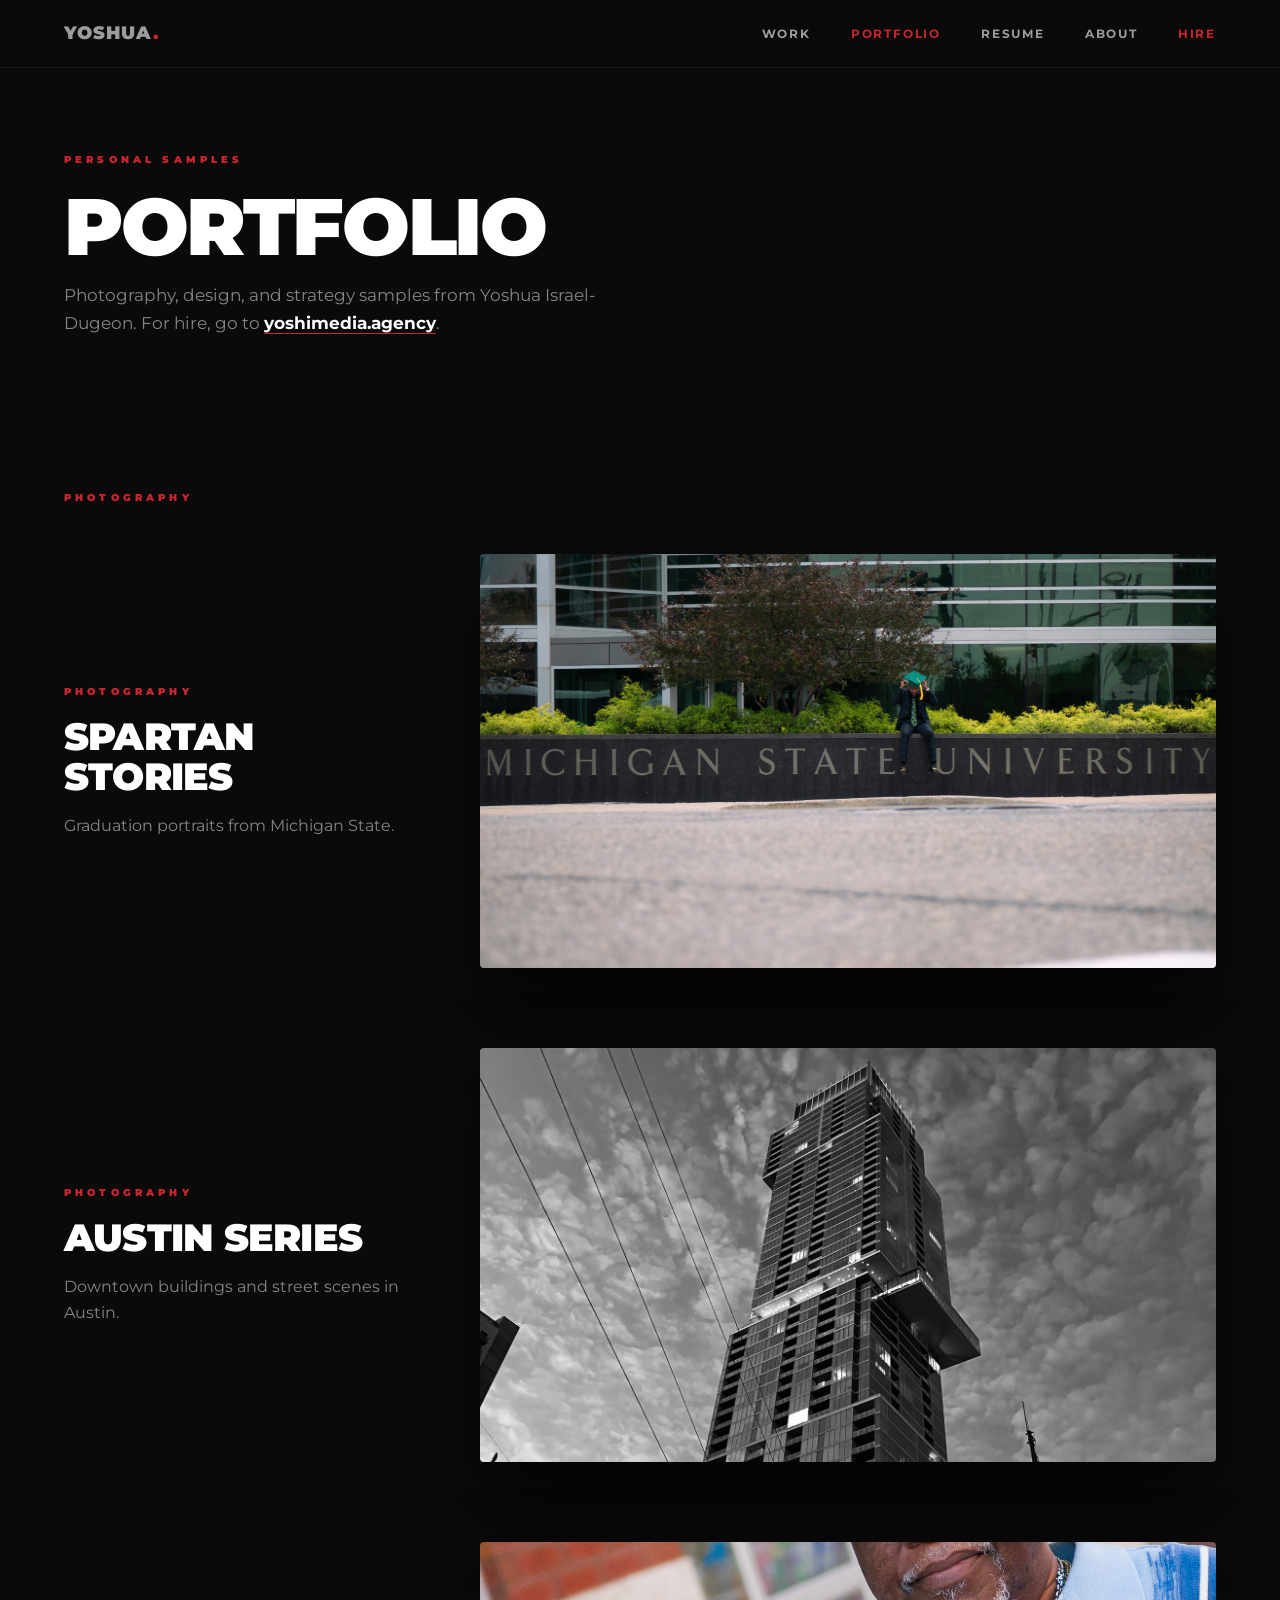
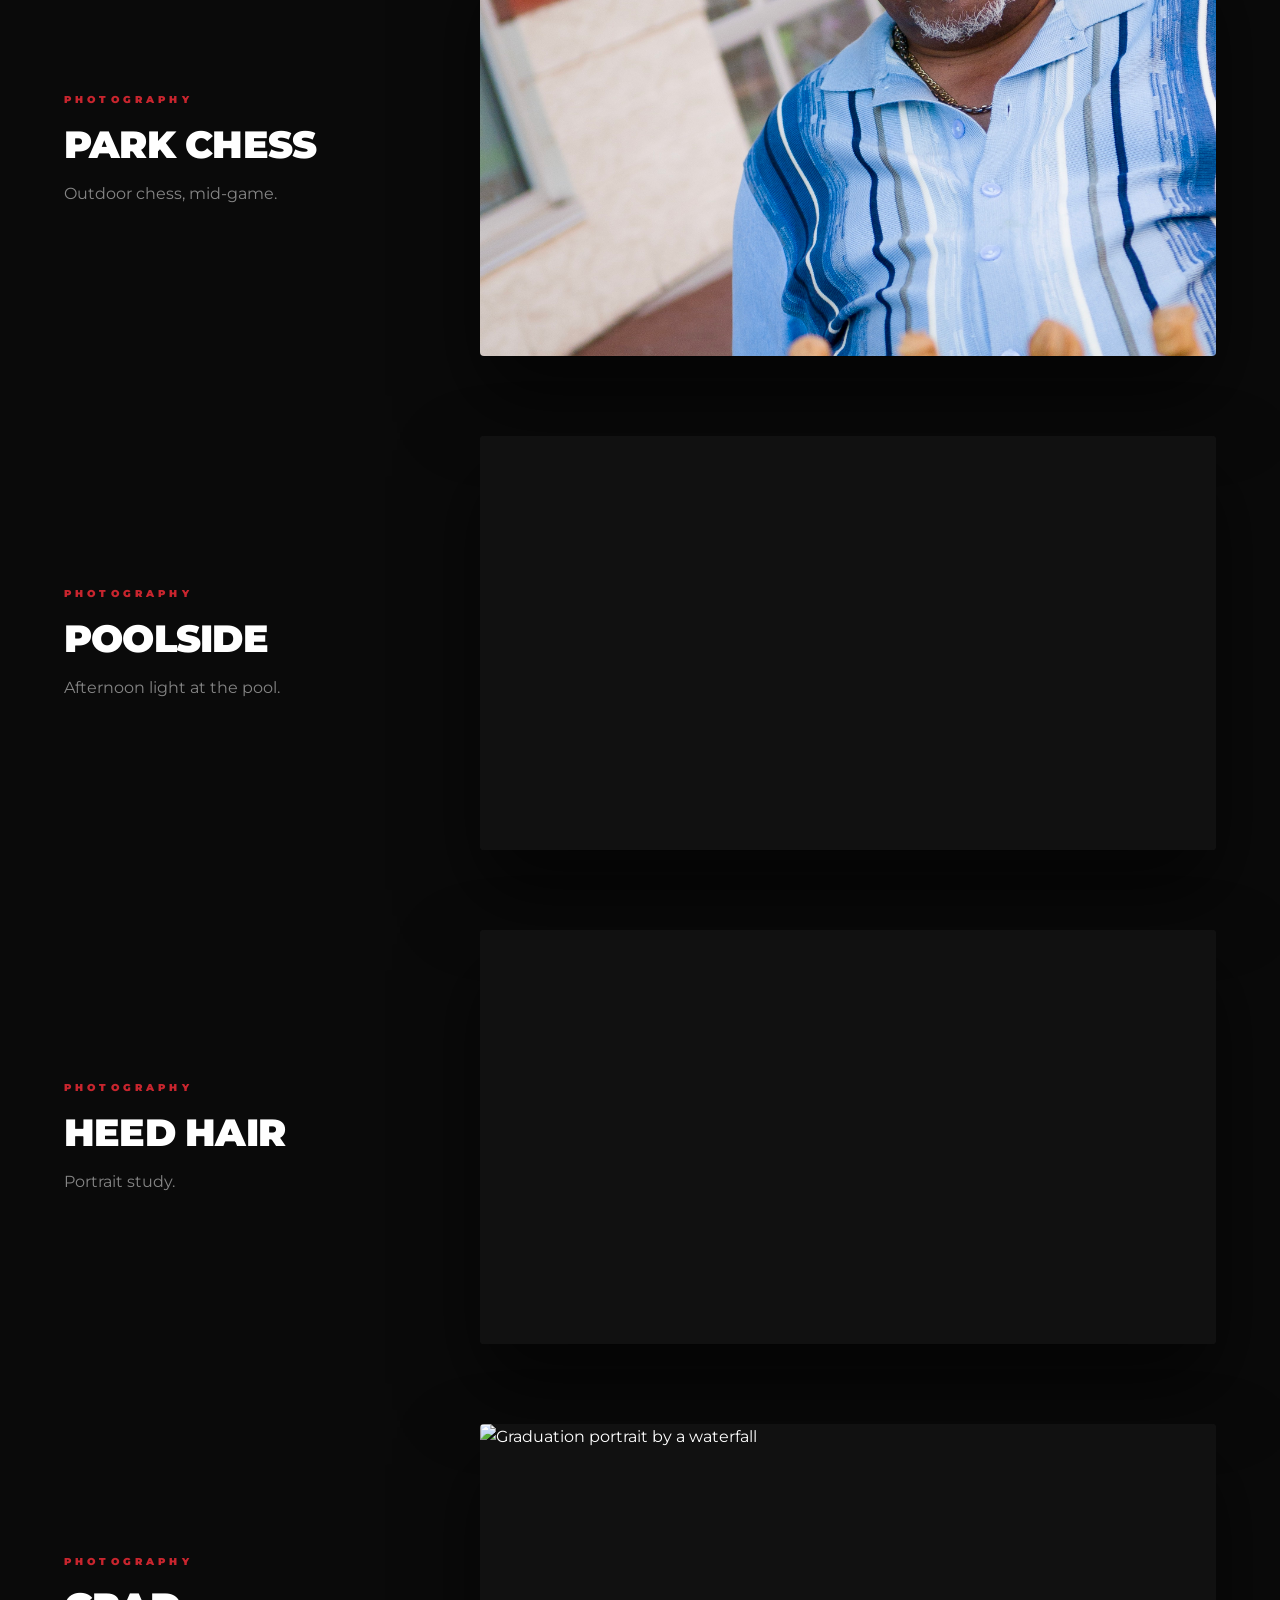
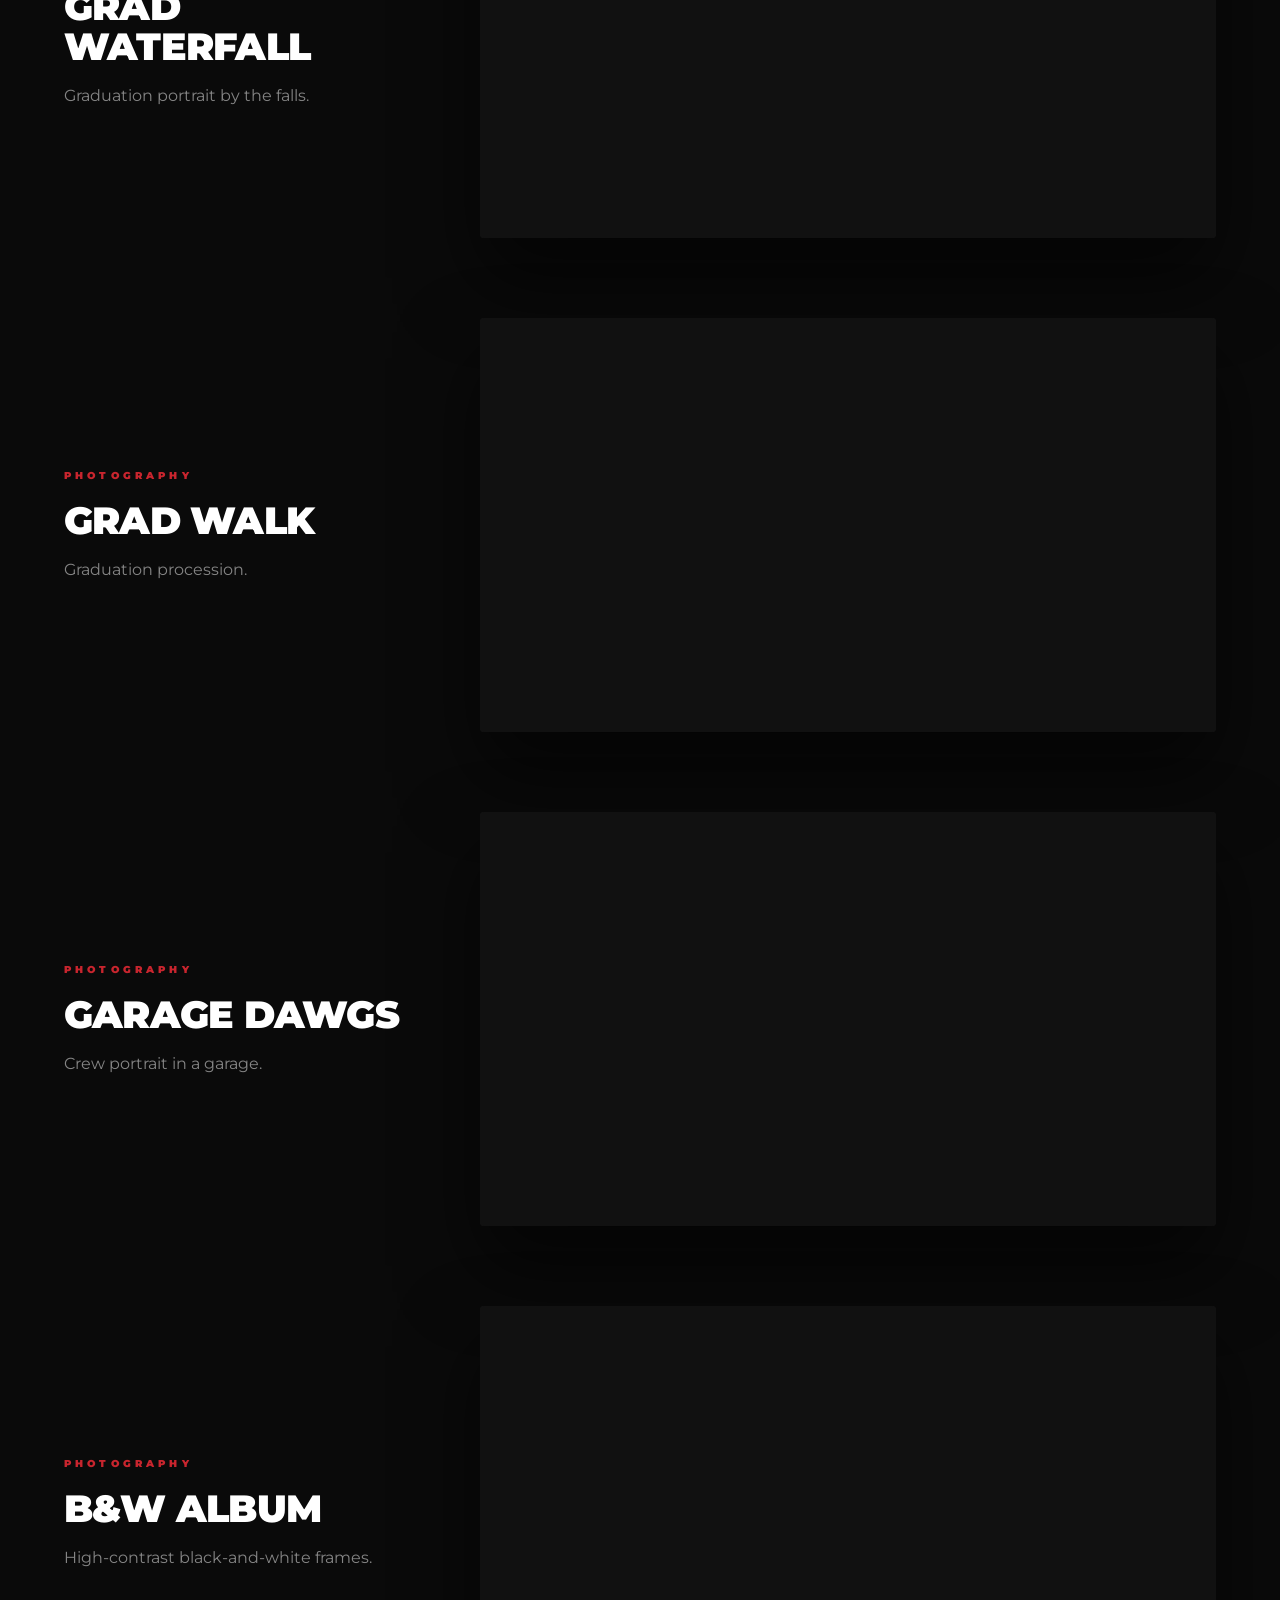
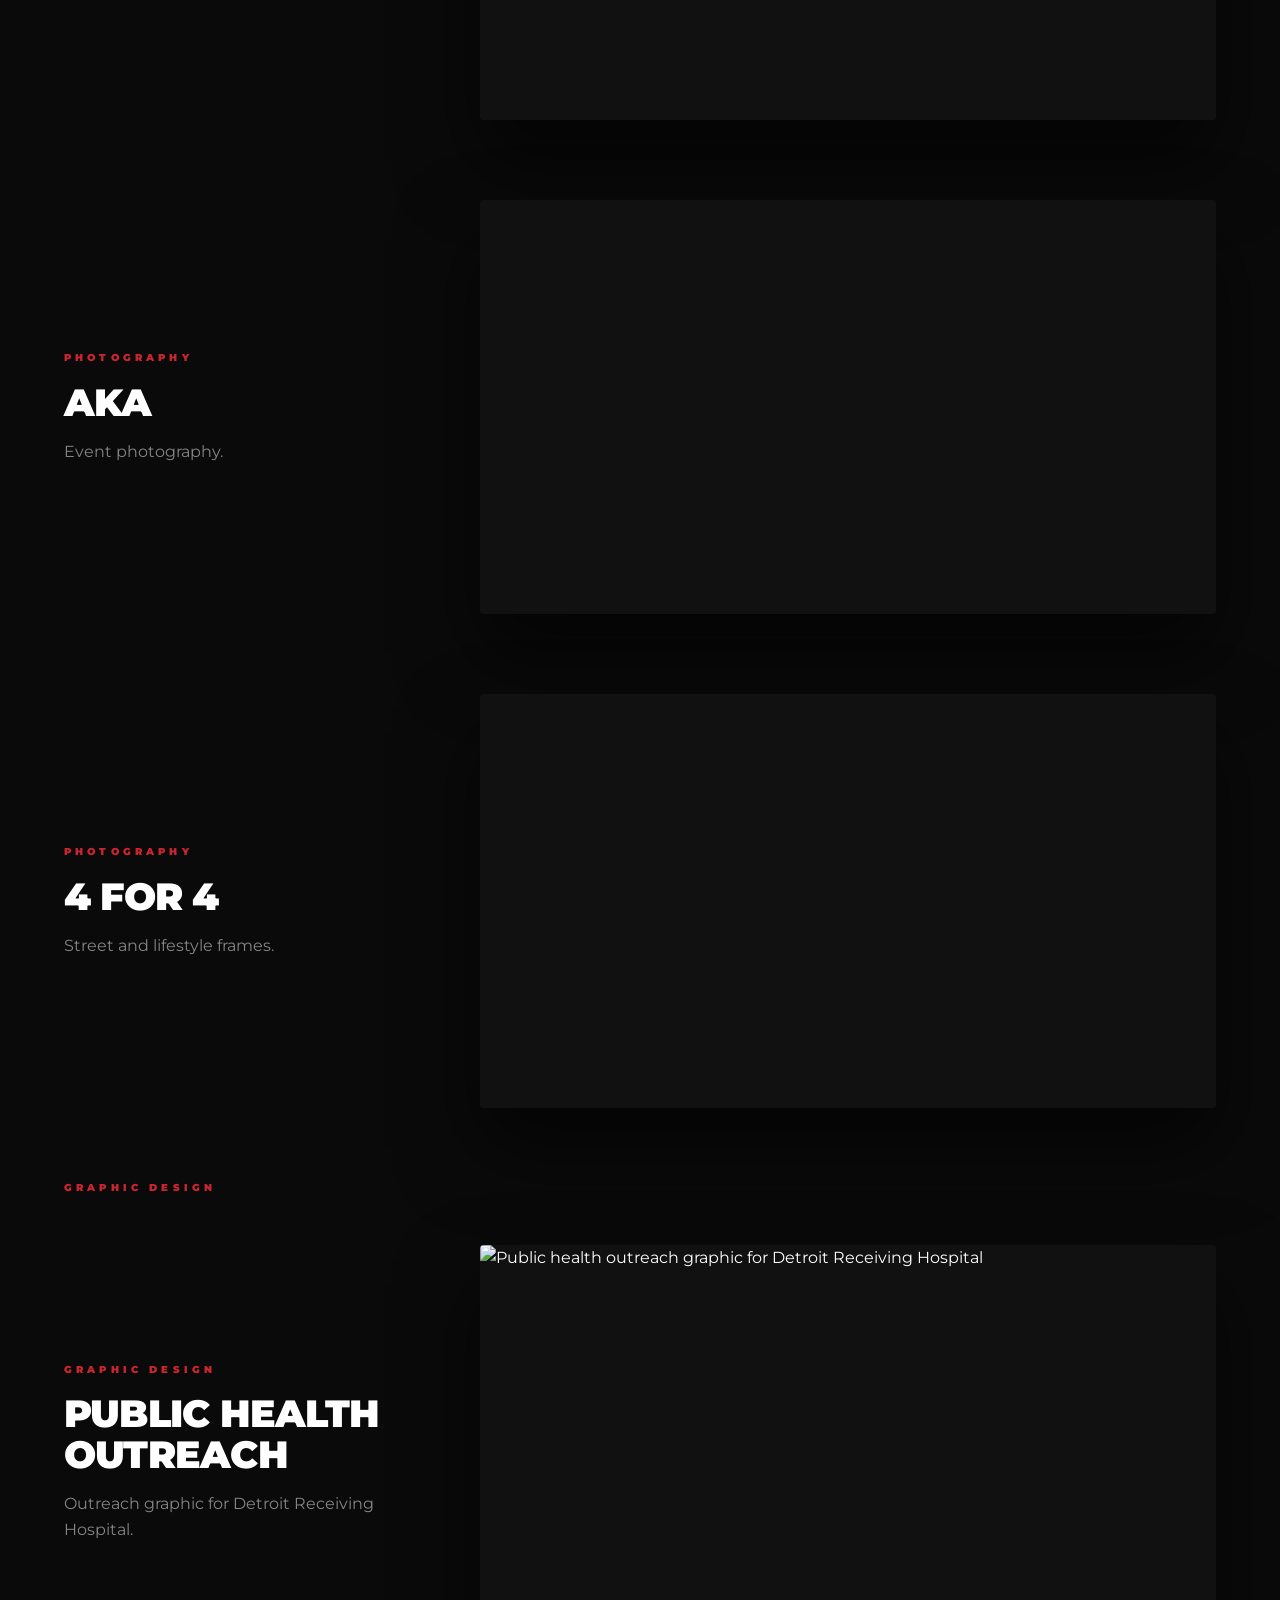
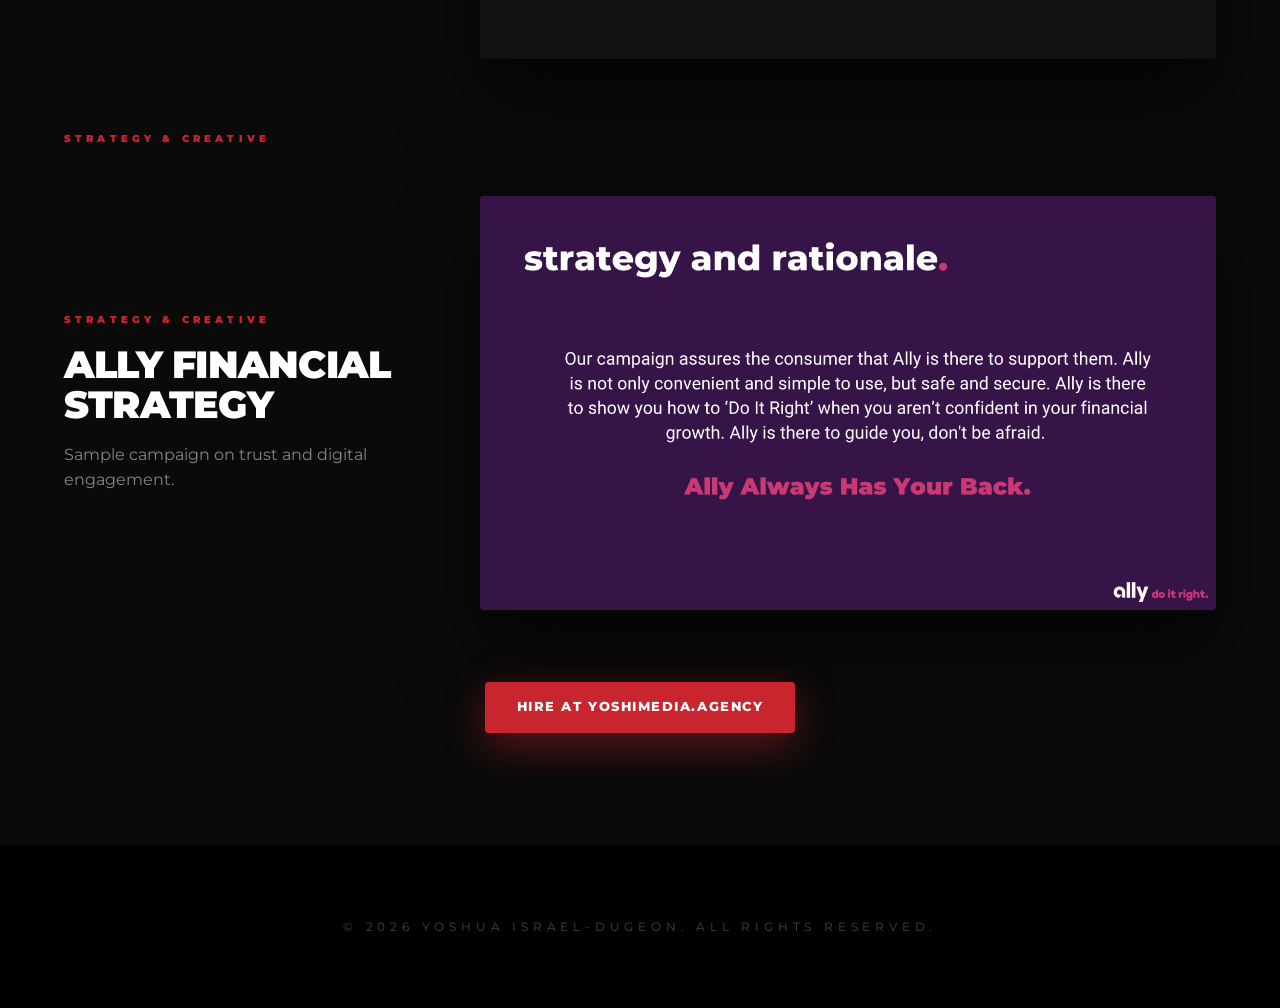
==== portfolio.html @ 6dec5b1c "copy(site): light personal resume refresh and type polish Clarify personal portfolio framing, correc" ====
<!DOCTYPE html>
<html lang="en">

<head>
    <meta charset="UTF-8">
    <meta name="viewport" content="width=device-width, initial-scale=1.0">
    <title>Personal Samples | Yoshua Israel-Dugeon</title>
    <meta name="description" content="Personal photography, design, and strategy samples from Yoshua Israel-Dugeon.">
    <meta name="robots" content="noindex, nofollow">
    <link rel="preconnect" href="https://fonts.googleapis.com">
    <link rel="preconnect" href="https://fonts.gstatic.com" crossorigin>
    <link href="https://fonts.googleapis.com/css2?family=Montserrat:wght@300;400;500;600;700;800;900&display=swap"
        rel="stylesheet">
    <link rel="stylesheet" href="./styles.css">
</head>

<body>

    <nav>
        <a class="logo" href="./index.html">Yoshua<span>.</span></a>
        <ul>
            <li><a href="./index.html#work">Work</a></li>
            <li><a class="nav-current" href="./portfolio.html">Portfolio</a></li>
            <li><a href="./index.html#resume">Resume</a></li>
            <li><a href="./index.html#about">About</a></li>
            <li><a class="nav-hire" href="https://yoshimedia.agency/" target="_blank" rel="noopener noreferrer">Hire</a></li>
        </ul>
    </nav>

    <header class="portfolio-page-hero">
        <div class="container">
            <span class="kicker">Personal Samples</span>
            <h1>Portfolio</h1>
            <p>Photography, design, and strategy samples from Yoshua Israel-Dugeon. For hire, go to <a class="agency-link" href="https://yoshimedia.agency/" target="_blank" rel="noopener noreferrer">yoshimedia.agency</a>.</p>
        </div>
    </header>

    <section id="portfolio-work">
        <div class="container">

            <div class="portfolio-group">
                <span class="portfolio-group-title">Photography</span>

                <article class="work-row">
                    <div class="work-row-copy">
                        <span class="kicker">Photography</span>
                        <h3>Spartan Stories</h3>
                        <p>Graduation portraits from Michigan State.</p>
                    </div>
                    <div class="work-row-media">
                        <img src="./GradphotoKEV.jpg" alt="Michigan State Graduation" width="1600" height="900" loading="lazy" decoding="async">
                    </div>
                </article>

                <article class="work-row">
                    <div class="work-row-copy">
                        <span class="kicker">Photography</span>
                        <h3>Austin Series</h3>
                        <p>Downtown buildings and street scenes in Austin.</p>
                    </div>
                    <div class="work-row-media">
                        <img src="./BuildingDTAustin.jpeg" alt="Austin Skyline" width="1600" height="900" loading="lazy" decoding="async">
                    </div>
                </article>

                <article class="work-row">
                    <div class="work-row-copy">
                        <span class="kicker">Photography</span>
                        <h3>Park Chess</h3>
                        <p>Outdoor chess, mid-game.</p>
                    </div>
                    <div class="work-row-media">
                        <img src="./Oldmanchess.JPG" alt="Man playing chess outdoors" width="1600" height="900" loading="lazy" decoding="async">
                    </div>
                </article>

                <article class="work-row">
                    <div class="work-row-copy">
                        <span class="kicker">Photography</span>
                        <h3>Poolside</h3>
                        <p>Afternoon light at the pool.</p>
                    </div>
                    <div class="work-row-media">
                        <img src="./poolside.jpeg" alt="Poolside scene" width="1600" height="900" loading="lazy" decoding="async">
                    </div>
                </article>

                <article class="work-row">
                    <div class="work-row-copy">
                        <span class="kicker">Photography</span>
                        <h3>Heed Hair</h3>
                        <p>Portrait study.</p>
                    </div>
                    <div class="work-row-media">
                        <img src="./heedhair.jpeg" alt="Portrait with styled hair" width="1600" height="900" loading="lazy" decoding="async">
                    </div>
                </article>

                <article class="work-row">
                    <div class="work-row-copy">
                        <span class="kicker">Photography</span>
                        <h3>Grad Waterfall</h3>
                        <p>Graduation portrait by the falls.</p>
                    </div>
                    <div class="work-row-media">
                        <img src="./gradwaterfall.jpg" alt="Graduation portrait by a waterfall" width="1600" height="900" loading="lazy" decoding="async">
                    </div>
                </article>

                <article class="work-row">
                    <div class="work-row-copy">
                        <span class="kicker">Photography</span>
                        <h3>Grad Walk</h3>
                        <p>Graduation procession.</p>
                    </div>
                    <div class="work-row-media">
                        <img src="./gradwalk.jpeg" alt="Graduates walking in procession" width="1600" height="900" loading="lazy" decoding="async">
                    </div>
                </article>

                <article class="work-row">
                    <div class="work-row-copy">
                        <span class="kicker">Photography</span>
                        <h3>Garage Dawgs</h3>
                        <p>Crew portrait in a garage.</p>
                    </div>
                    <div class="work-row-media">
                        <img src="./garagedawgs.jpeg" alt="Group portrait in a garage" width="1600" height="900" loading="lazy" decoding="async">
                    </div>
                </article>

                <article class="work-row">
                    <div class="work-row-copy">
                        <span class="kicker">Photography</span>
                        <h3>B&amp;W Album</h3>
                        <p>High-contrast black-and-white frames.</p>
                    </div>
                    <div class="work-row-media">
                        <img src="./b.w.album.jpeg" alt="Black and white album photograph" width="1600" height="900" loading="lazy" decoding="async">
                    </div>
                </article>

                <article class="work-row">
                    <div class="work-row-copy">
                        <span class="kicker">Photography</span>
                        <h3>AKA</h3>
                        <p>Event photography.</p>
                    </div>
                    <div class="work-row-media">
                        <img src="./aka.jpeg" alt="AKA event photography" width="1600" height="900" loading="lazy" decoding="async">
                    </div>
                </article>

                <article class="work-row">
                    <div class="work-row-copy">
                        <span class="kicker">Photography</span>
                        <h3>4 for 4</h3>
                        <p>Street and lifestyle frames.</p>
                    </div>
                    <div class="work-row-media">
                        <img src="./4fo4.jpeg" alt="Lifestyle photography from the 4 for 4 series" width="1600" height="900" loading="lazy" decoding="async">
                    </div>
                </article>
            </div>

            <div class="portfolio-group">
                <span class="portfolio-group-title">Graphic Design</span>

                <article class="work-row">
                    <div class="work-row-copy">
                        <span class="kicker">Graphic Design</span>
                        <h3>Public Health Outreach</h3>
                        <p>Outreach graphic for Detroit Receiving Hospital.</p>
                    </div>
                    <div class="work-row-media">
                        <img src="./DMCElevator.png" alt="Public health outreach graphic for Detroit Receiving Hospital" width="1600" height="900" loading="lazy" decoding="async">
                    </div>
                </article>
            </div>

            <div class="portfolio-group">
                <span class="portfolio-group-title">Strategy &amp; Creative</span>

                <article class="work-row">
                    <div class="work-row-copy">
                        <span class="kicker">Strategy &amp; Creative</span>
                        <h3>Ally Financial Strategy</h3>
                        <p>Sample campaign on trust and digital engagement.</p>
                    </div>
                    <div class="work-row-media">
                        <img src="./allycampaign.png" alt="Ally Campaign Strategy" width="1600" height="900" loading="lazy" decoding="async">
                    </div>
                </article>
            </div>

            <div class="work-cta-wrap">
                <a class="work-cta" href="https://yoshimedia.agency/" target="_blank" rel="noopener noreferrer">Hire at yoshimedia.agency</a>
            </div>

        </div>
    </section>

    <footer>&copy; <span id="year"></span> YOSHUA ISRAEL-DUGEON. ALL RIGHTS RESERVED.</footer>

    <script>
        document.getElementById('year').textContent = new Date().getFullYear();
    </script>
</body>

</html>
---- styles.css ----
/* --- RESET & VARIABLES --- */
* {
    margin: 0;
    padding: 0;
    box-sizing: border-box;
}

:root {
    --red: #c8252e;
    --black: #0a0a0a;
    --card-bg: #161616;
    --grey: #888888;
    --white: #ffffff;
    --shadow: 0 40px 80px rgba(0, 0, 0, 0.6);
}

html {
    scroll-behavior: smooth;
}

body {
    font-family: 'Montserrat', sans-serif;
    background-color: var(--black);
    color: var(--white);
    line-height: 1.6;
    overflow-x: hidden;
}

img {
    max-width: 100%;
    display: block;
    background-color: #111;
    min-height: 200px;
}

img.agency-teaser-img {
    min-height: 0;
}

a {
    color: inherit;
    text-decoration: none;
    transition: 0.3s;
}

ul {
    list-style: none;
}

/* --- INTRO OVERLAY --- */
#intro-overlay {
    position: fixed;
    top: 0;
    left: 0;
    width: 100%;
    height: 100vh;
    background: var(--black);
    z-index: 9999;
    display: flex;
    justify-content: center;
    align-items: center;
    pointer-events: none;
}

.intro-logo-box {
    position: relative;
    padding: 1.5rem 3rem;
    border: 4px solid var(--white);
    background: transparent;
    overflow: hidden;
}

.intro-slideshow-bg {
    position: absolute;
    top: 0;
    left: 0;
    width: 100%;
    height: 100%;
    animation: slideColors 2.5s infinite;
    opacity: 0.7;
    z-index: 1;
}

@keyframes slideColors {
    0% { background-color: var(--red); }
    33% { background-color: var(--black); }
    66% { background-color: #333; }
    100% { background-color: var(--red); }
}

.intro-text {
    position: relative;
    font-weight: 900;
    font-size: 2.5rem;
    color: var(--white);
    letter-spacing: 12px;
    z-index: 2;
    text-transform: uppercase;
}

/* --- NAVIGATION --- */
nav {
    position: fixed;
    top: 0;
    width: 100%;
    background: rgba(10, 10, 10, 0.85);
    backdrop-filter: blur(20px);
    padding: 1.2rem 5%;
    display: flex;
    justify-content: space-between;
    align-items: center;
    z-index: 1000;
    border-bottom: 1px solid rgba(255, 255, 255, 0.05);
}

.logo {
    font-size: 1.1rem;
    font-weight: 900;
    letter-spacing: 1px;
    text-transform: uppercase;
}

.logo span {
    color: var(--red);
}

nav ul {
    display: flex;
    gap: 2.5rem;
}

nav a {
    font-size: 0.75rem;
    font-weight: 700;
    text-transform: uppercase;
    letter-spacing: 0.15em;
    color: rgba(255, 255, 255, 0.6);
}

nav a:hover,
nav a.nav-hire,
nav a.nav-current {
    color: var(--red);
}

/* --- HERO BIG SPLASH --- */
.hero {
    position: relative;
    height: 100vh;
    width: 100%;
    display: flex;
    align-items: center;
    overflow: hidden;
    background: #000;
    padding-top: 5.5rem;
}

.hero-slideshow-container {
    position: absolute;
    top: 0;
    left: 0;
    width: 100%;
    height: 100%;
    z-index: 1;
}

.hero-slide {
    position: absolute;
    top: 0;
    left: 0;
    width: 100%;
    height: 100%;
    opacity: 0;
    transition: opacity 1.5s ease-in-out, transform 1.5s ease-in-out;
    background-size: cover;
    background-position: center;
    transform: scale(1.1);
}

.hero-slide.active {
    opacity: 1;
    transform: scale(1);
}

.hero-overlay {
    position: absolute;
    top: 0;
    left: 0;
    width: 100%;
    height: 100%;
    background: rgba(0, 0, 0, 0.65);
    z-index: 2;
}

.hero .container {
    position: relative;
    z-index: 3;
}

.hero-name {
    font-size: clamp(3.5rem, 10vw, 7.5rem);
    font-weight: 900;
    line-height: 0.8;
    text-transform: uppercase;
    color: var(--white);
    letter-spacing: -0.05em;
    margin-bottom: 1.5rem;
}

.hero-name span {
    color: var(--red);
}

.hero-roles {
    font-weight: 800;
    letter-spacing: 0.25em;
    text-transform: uppercase;
    font-size: 0.7rem;
    color: rgba(255, 255, 255, 0.6);
    display: flex;
    align-items: center;
    gap: 1.5rem;
}

.hero-roles::before {
    content: '';
    width: 50px;
    height: 3px;
    background: var(--red);
    flex-shrink: 0;
}

.hero-lead {
    margin-top: 1.25rem;
    max-width: 30rem;
    font-size: 0.95rem;
    line-height: 1.65;
    color: rgba(255, 255, 255, 0.62);
    font-weight: 500;
}

.hero-controls {
    position: absolute;
    bottom: 40px;
    right: 5%;
    z-index: 10;
    display: flex;
    gap: 1rem;
}

.control-btn {
    background: rgba(255, 255, 255, 0.1);
    border: 1px solid rgba(255, 255, 255, 0.1);
    color: white;
    width: 50px;
    height: 50px;
    border-radius: 50%;
    display: flex;
    align-items: center;
    justify-content: center;
    cursor: pointer;
    backdrop-filter: blur(10px);
    transition: 0.3s;
}

.control-btn:hover {
    background: var(--red);
    border-color: var(--red);
}

/* --- SECTIONS --- */
.container {
    width: 100%;
    max-width: 1300px;
    margin: 0 auto;
    padding: 0 5%;
}

section {
    padding: 7rem 0;
}

.kicker {
    color: var(--red);
    font-weight: 900;
    letter-spacing: 0.4em;
    text-transform: uppercase;
    font-size: 0.65rem;
    margin-bottom: 1.25rem;
    display: block;
}

h2 {
    font-size: clamp(2.15rem, 4.6vw, 3.15rem);
    font-weight: 900;
    text-transform: uppercase;
    margin-bottom: 2.5rem;
    letter-spacing: -0.02em;
    line-height: 1.05;
}

h3 {
    font-size: clamp(1.25rem, 2vw, 1.6rem);
    font-weight: 800;
    line-height: 1.2;
}

/* --- PROJECTS --- */
.featured-project {
    width: 100%;
    margin-bottom: 8rem;
}

.featured-header {
    margin-bottom: 3rem;
    max-width: 900px;
}

.featured-desc {
    font-size: 1.1rem;
    color: rgba(255, 255, 255, 0.5);
    line-height: 1.6;
}

.featured-card {
    background: var(--card-bg);
    box-shadow: var(--shadow);
    border-radius: 4px;
    overflow: hidden;
}

.featured-img {
    width: 100%;
    aspect-ratio: 21/9;
    overflow: hidden;
    background-color: #111;
}

.featured-img img {
    width: 100%;
    height: 100%;
    object-fit: cover;
    transition: 1.5s ease;
    opacity: 1; /* Changed to 1 so statically added photos show */
}

.featured-card:hover .featured-img img {
    transform: scale(1.05);
}

/* Match Austin Series behavior (no zoom) for Ally featured image */
.featured-card:hover .featured-img img#feat-img-2 {
    transform: none;
}

.gallery {
    display: grid;
    grid-template-columns: repeat(2, 1fr);
    gap: 5rem;
    margin-bottom: 8rem;
}

.project-card {
    background: var(--card-bg);
    box-shadow: var(--shadow);
    transition: 0.6s transform cubic-bezier(0.165, 0.84, 0.44, 1);
    border-radius: 4px;
    overflow: hidden;
}

.project-card:hover {
    transform: translateY(-15px);
}

.project-img {
    aspect-ratio: 4/3;
    overflow: hidden;
    background-color: #111;
}

.project-img img {
    width: 100%;
    height: 100%;
    object-fit: cover;
    transition: 1.5s ease;
    opacity: 1; /* Changed to 1 so statically added photos show */
}

.project-info {
    padding: 3rem;
}

.project-cat {
    font-size: 0.7rem;
    font-weight: 900;
    text-transform: uppercase;
    color: var(--red);
    margin-bottom: 0.75rem;
    letter-spacing: 0.1em;
}

.project-title {
    font-size: 1.8rem;
    font-weight: 900;
    margin-bottom: 1rem;
    line-height: 1.1;
}

.project-desc {
    font-size: 1rem;
    color: rgba(255, 255, 255, 0.5);
}

/* --- RESUME SECTION STICKY --- */
.resume-section {
    background: #0f0f0f;
}

.resume-grid {
    display: grid;
    grid-template-columns: 350px 1fr;
    gap: 6rem;
}

.resume-sidebar h2 {
    font-size: clamp(1.85rem, 4vw, 2.35rem);
    margin-bottom: 2rem;
}

.resume-sidebar {
    position: sticky;
    top: 120px;
    height: fit-content;
}

.sidebar-item {
    margin-bottom: 2.5rem;
}

.edu-school {
    font-weight: 700;
    font-size: 1rem;
}

.edu-degree {
    color: rgba(255, 255, 255, 0.4);
    font-size: 0.9rem;
    margin-top: 0.25rem;
}

.sidebar-label {
    font-size: 0.65rem;
    font-weight: 900;
    text-transform: uppercase;
    letter-spacing: 0.3em;
    color: var(--red);
    display: block;
    margin-bottom: 1.5rem;
}

.skill-list {
    display: flex;
    flex-wrap: wrap;
    gap: 0.8rem;
}

.skill-tag {
    font-size: 0.7rem;
    font-weight: 700;
    background: rgba(255, 255, 255, 0.05);
    padding: 0.6rem 1.2rem;
    border-radius: 2px;
    text-transform: uppercase;
    border: 1px solid rgba(255, 255, 255, 0.1);
}

.resume-main {
    border-left: 1px solid rgba(255, 255, 255, 0.05);
    padding-left: 5rem;
}

.resume-item {
    margin-bottom: 3.25rem;
    padding-bottom: 2.5rem;
    border-bottom: 1px solid rgba(255, 255, 255, 0.05);
}

.resume-item:last-child {
    margin-bottom: 0;
    padding-bottom: 0;
    border-bottom: none;
}

.role {
    font-weight: 900;
    font-size: 1.6rem;
    display: block;
    margin-bottom: 0.5rem;
}

.comp {
    font-weight: 700;
    color: rgba(255, 255, 255, 0.5);
    font-size: 1rem;
    margin-bottom: 1rem;
    display: block;
}

.date {
    font-weight: 800;
    text-transform: uppercase;
    font-size: 0.7rem;
    color: var(--red);
    margin-bottom: 2rem;
    display: block;
    letter-spacing: 0.1em;
}

.desc-list li {
    margin-bottom: 0.8rem;
    color: rgba(255, 255, 255, 0.6);
    font-size: 0.95rem;
    list-style: disc;
    margin-left: 1.2rem;
}

/* --- AGENCY --- */
.teaser-section {
    background: var(--black);
    padding: 7rem 0;
    text-align: center;
}

.teaser-heading {
    margin-bottom: 1rem;
}

.teaser-copy {
    max-width: 32rem;
    margin: 0 auto 2.5rem;
    color: rgba(255, 255, 255, 0.45);
    font-size: 1.05rem;
    line-height: 1.7;
}

.browser-mockup {
    max-width: 1000px;
    margin: 0 auto;
    background: #1a1a1a;
    border-radius: 12px;
    overflow: hidden;
    box-shadow: 0 50px 100px rgba(0, 0, 0, 0.8);
    border: 1px solid #333;
}

.browser-header {
    height: 45px;
    background: #252525;
    display: flex;
    align-items: center;
    padding: 0 1.5rem;
    gap: 0.8rem;
}

.browser-dot { width: 12px; height: 12px; border-radius: 50%; }
.dot-r { background: #ff5f56; }
.dot-y { background: #ffbd2e; }
.dot-g { background: #27c93f; }

.browser-screen {
    aspect-ratio: 16/9;
    background: #0a0a0a;
    display: flex;
    align-items: center;
    justify-content: center;
    position: relative;
}

.agency-teaser-link {
    display: flex;
    align-items: center;
    justify-content: center;
    position: absolute;
    inset: 0;
    overflow: hidden;
    cursor: pointer;
    outline-offset: 4px;
}

.agency-teaser-link:focus-visible {
    outline: 2px solid var(--red);
}

.agency-teaser-blur-wrap {
    position: absolute;
    inset: -4%;
    pointer-events: none;
}

.agency-teaser-img {
    width: 100%;
    height: 100%;
    object-fit: cover;
    filter: blur(14px) brightness(0.5) saturate(0.85);
    transform: scale(1.06);
    transition: filter 0.45s ease, transform 0.45s ease;
}

.agency-teaser-link:hover .agency-teaser-img,
.agency-teaser-link:focus-visible .agency-teaser-img {
    filter: blur(9px) brightness(0.62) saturate(1);
    transform: scale(1.04);
}

.agency-teaser-overlay {
    position: relative;
    z-index: 1;
    display: flex;
    flex-direction: column;
    align-items: center;
    gap: 1rem;
    padding: 1.5rem;
    pointer-events: none;
}

.agency-teaser-welcome {
    font-size: 0.75rem;
    font-weight: 600;
    letter-spacing: 0.22em;
    text-transform: uppercase;
    color: rgba(255, 255, 255, 0.65);
    text-shadow: 0 2px 24px rgba(0, 0, 0, 0.9);
}

.agency-teaser-cta {
    display: inline-flex;
    align-items: center;
    justify-content: center;
    margin-top: 0.25rem;
    padding: 0.85rem 1.75rem;
    font-size: 0.8rem;
    font-weight: 800;
    letter-spacing: 0.12em;
    text-transform: uppercase;
    color: var(--white);
    background: var(--red);
    border-radius: 4px;
    text-shadow: none;
    box-shadow: 0 12px 40px rgba(200, 37, 46, 0.45);
}

.agency-teaser-domain {
    font-size: 0.7rem;
    font-weight: 600;
    letter-spacing: 0.2em;
    text-transform: uppercase;
    color: rgba(255, 255, 255, 0.58);
    text-shadow: 0 2px 24px rgba(0, 0, 0, 0.9);
}

/* --- ABOUT / CONTACT --- */
.about-section {
    background: #0f0f0f;
    padding: 7rem 0;
    border-top: 1px solid rgba(255, 255, 255, 0.05);
}

.about-section h2 {
    font-size: clamp(1.85rem, 4vw, 2.35rem);
    margin-bottom: 1.25rem;
}

.about-section .about-inner {
    max-width: 640px;
}

.about-section p {
    color: rgba(255, 255, 255, 0.55);
    font-size: 1.05rem;
    line-height: 1.75;
}

.contact-emails {
    display: flex;
    flex-direction: column;
    gap: 1rem;
}

.contact-emails a {
    font-weight: 700;
    font-size: 1rem;
    color: var(--white);
    border-bottom: 2px solid var(--red);
    padding-bottom: 0.2rem;
    align-self: flex-start;
    letter-spacing: 0.02em;
}

.contact-emails a:hover {
    color: var(--red);
}

.contact-emails a:focus-visible {
    outline: 2px solid var(--red);
    outline-offset: 4px;
}

.agency-link {
    font-weight: 700;
    color: var(--white);
    border-bottom: 1px solid var(--red);
}

.agency-link:hover {
    color: var(--red);
}

.agency-link:focus-visible {
    outline: 2px solid var(--red);
    outline-offset: 4px;
}

.agency-link-muted {
    font-weight: 700;
    color: rgba(255, 255, 255, 0.75);
    border-bottom: 1px solid transparent;
}

.agency-link-muted:hover {
    color: var(--white);
    border-bottom-color: var(--red);
}

.agency-link-muted:focus-visible {
    outline: 2px solid var(--red);
    outline-offset: 4px;
    color: var(--white);
}

.about-section .sidebar-label {
    margin-bottom: 1rem;
}

/* --- FOOTER --- */
footer {
    padding: 4.5rem 5%;
    text-align: center;
    font-size: 0.75rem;
    text-transform: uppercase;
    letter-spacing: 0.4em;
    color: #444;
    background: #000;
}

/* --- RESPONSIVE --- */
@media (max-width: 1100px) {
    .resume-grid { grid-template-columns: 1fr; gap: 4rem; }
    .resume-main { padding-left: 0; border-left: none; }
    .resume-sidebar { position: static; }
}

@media (max-width: 768px) {
    .intro-logo-box {
        padding: 1.1rem 1.5rem;
    }

    .intro-text {
        font-size: 1.75rem;
        letter-spacing: 0.35em;
    }

    .hero {
        height: auto;
        min-height: 100svh;
        align-items: flex-end;
        padding: 7.25rem 0 6.75rem;
    }

    .hero .container {
        padding-bottom: 3.25rem;
    }

    .hero-name {
        font-size: clamp(2.6rem, 14vw, 3.4rem);
        margin-bottom: 1.1rem;
    }

    .hero-roles {
        flex-wrap: wrap;
        gap: 0.75rem 1rem;
        letter-spacing: 0.16em;
        font-size: 0.62rem;
    }

    .hero-lead {
        font-size: 0.88rem;
        max-width: 22rem;
    }

    .hero-controls {
        bottom: 1.25rem;
    }

    h2 { font-size: 2.15rem; }
    .gallery { grid-template-columns: 1fr; gap: 3rem; }
    nav {
        flex-wrap: wrap;
        gap: 0.55rem 1rem;
        padding: 0.85rem 5%;
    }
    nav ul {
        display: flex;
        flex-wrap: wrap;
        gap: 0.65rem 1rem;
        justify-content: flex-end;
    }
    nav a {
        font-size: 0.62rem;
        letter-spacing: 0.08em;
    }

    .agency-teaser-cta {
        font-size: 0.72rem;
        padding: 0.75rem 1.35rem;
        letter-spacing: 0.08em;
        text-align: center;
    }
}
    

/* --- WORK ROWS (title left / preview right) --- */
.work-preview-header {
    margin-bottom: 3.5rem;
}

.work-preview-header h2 {
    margin-bottom: 0;
}

.work-row {
    display: grid;
    grid-template-columns: minmax(260px, 360px) 1fr;
    gap: 3.5rem;
    align-items: center;
    margin-bottom: 5rem;
}

.work-row:last-child {
    margin-bottom: 0;
}

.work-row-copy .kicker {
    margin-bottom: 1rem;
}

.work-row-copy h2,
.work-row-copy h3 {
    font-size: clamp(1.8rem, 3vw, 2.6rem);
    font-weight: 900;
    text-transform: uppercase;
    letter-spacing: -0.02em;
    line-height: 1.05;
    margin-bottom: 1rem;
}

.work-row-copy p {
    font-size: 1rem;
    color: rgba(255, 255, 255, 0.5);
    line-height: 1.6;
}

.work-row-media {
    aspect-ratio: 16 / 9;
    overflow: hidden;
    border-radius: 4px;
    background: var(--card-bg);
    box-shadow: var(--shadow);
}

.work-row-media img {
    width: 100%;
    height: 100%;
    object-fit: cover;
    transition: transform 1.5s ease;
    min-height: 0;
}

.work-row:hover .work-row-media img {
    transform: scale(1.05);
}

.work-cta-wrap {
    margin-top: 3.25rem;
    text-align: center;
}

.work-cta {
    display: inline-flex;
    align-items: center;
    justify-content: center;
    padding: 0.95rem 2rem;
    font-size: 0.8rem;
    font-weight: 800;
    letter-spacing: 0.12em;
    text-transform: uppercase;
    color: var(--white);
    background: var(--red);
    border-radius: 4px;
    box-shadow: 0 12px 40px rgba(200, 37, 46, 0.45);
}

.work-cta:hover {
    filter: brightness(1.08);
}

.portfolio-page-hero {
    padding: 9.5rem 0 2.5rem;
}

.portfolio-page-hero h1 {
    font-size: clamp(2.8rem, 7vw, 5rem);
    font-weight: 900;
    text-transform: uppercase;
    letter-spacing: -0.03em;
    line-height: 0.95;
    margin-bottom: 1rem;
}

.portfolio-page-hero p {
    max-width: 560px;
    color: rgba(255, 255, 255, 0.5);
    font-size: 1.05rem;
    line-height: 1.7;
}

.portfolio-group {
    margin-bottom: 4.5rem;
}

.portfolio-group-title {
    font-size: 0.65rem;
    font-weight: 900;
    letter-spacing: 0.4em;
    text-transform: uppercase;
    color: var(--red);
    margin-bottom: 3rem;
    display: block;
}

@media (max-width: 900px) {
    .work-row {
        grid-template-columns: 1fr;
        gap: 1.75rem;
        margin-bottom: 4rem;
    }

    .work-row-copy h2,
    .work-row-copy h3 {
        font-size: 2rem;
    }
}
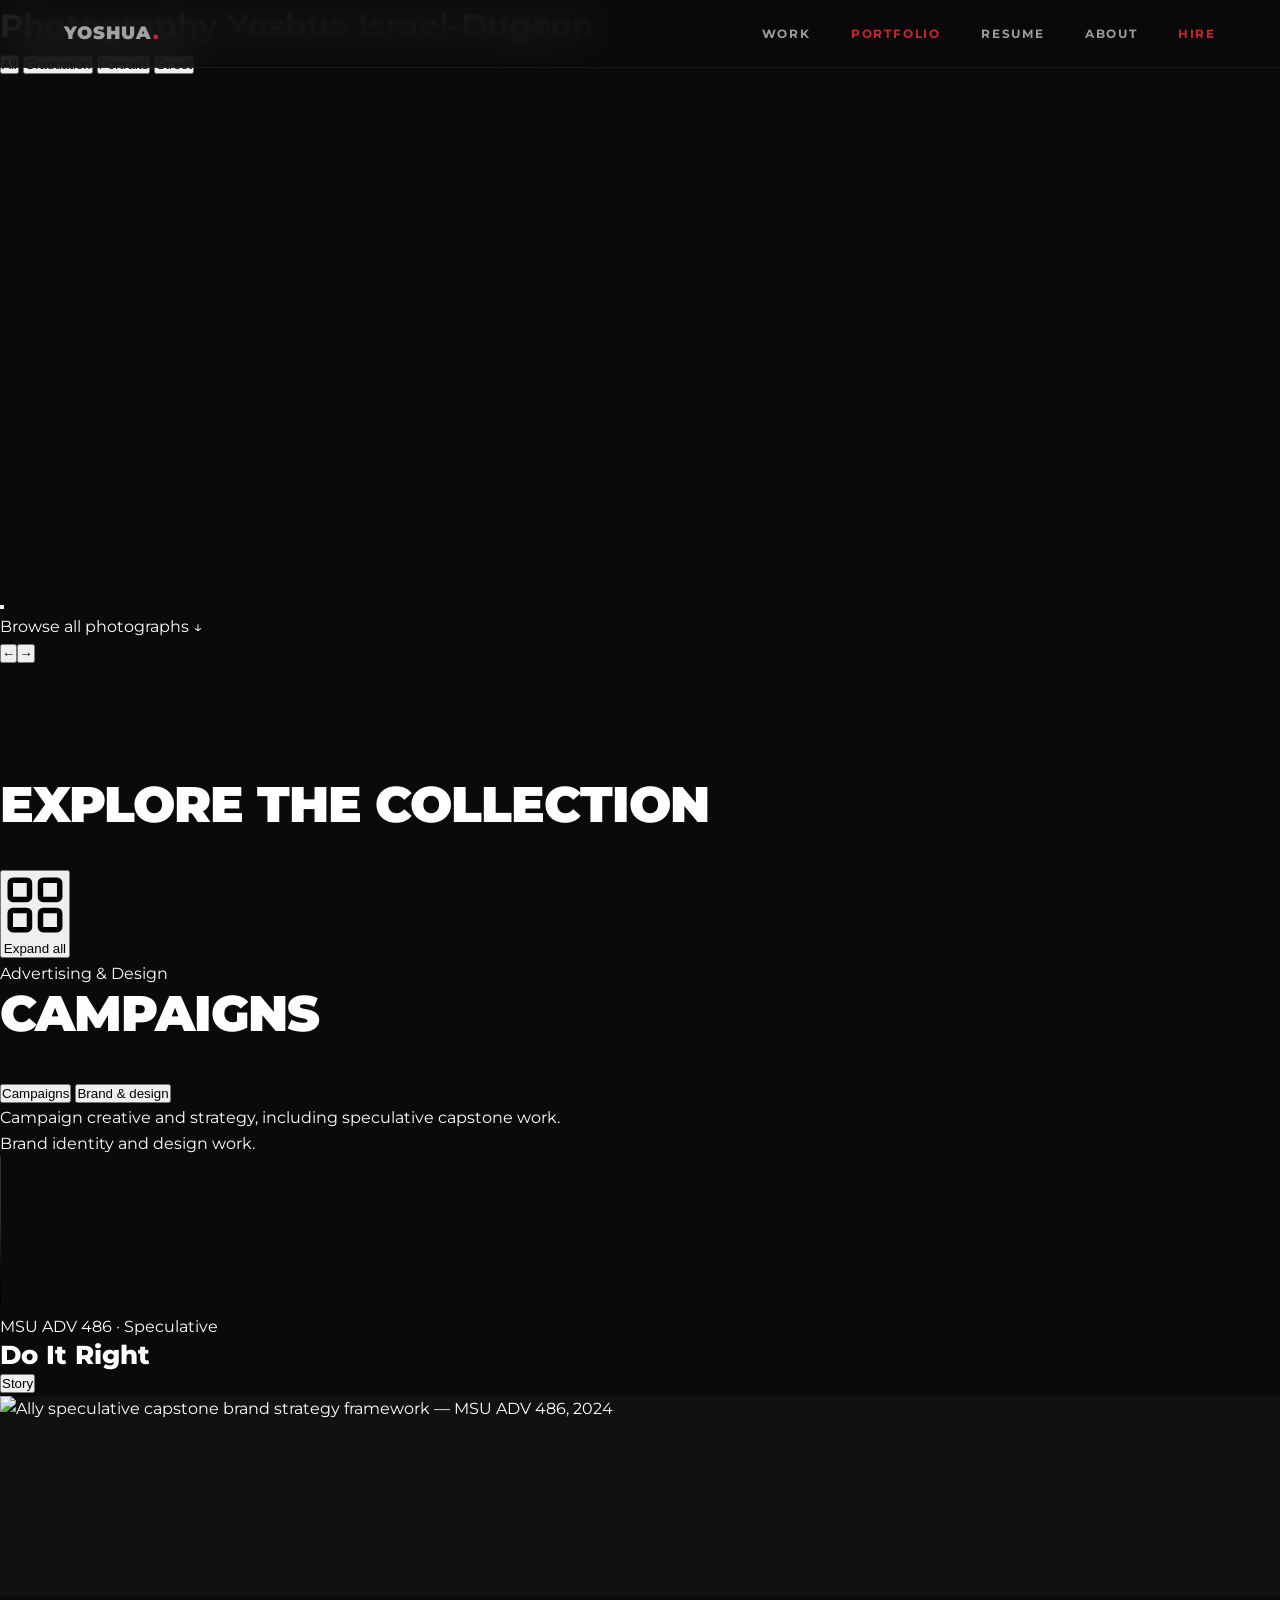
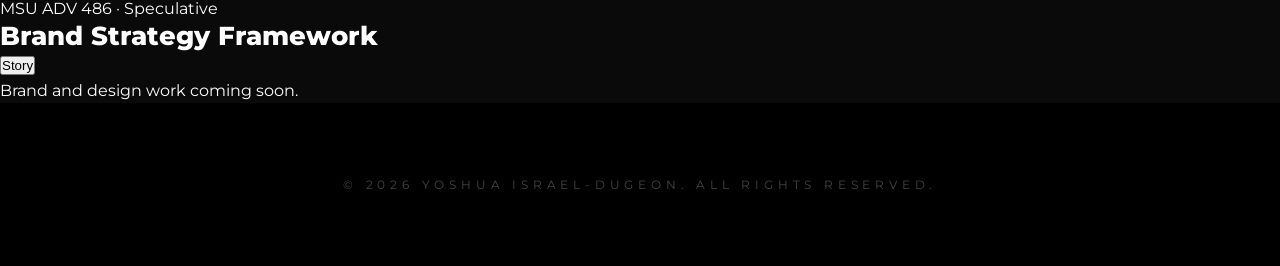
==== commit 03c9ec33: "Use agency portfolio section on home and portfolio page Co-authored-by: yoshuaamikam <yoshuaamikam@u" ====
--- a/portfolio.html
+++ b/portfolio.html
@@ -12,6 +12,7 @@
     <link href="https://fonts.googleapis.com/css2?family=Montserrat:wght@300;400;500;600;700;800;900&display=swap"
         rel="stylesheet">
     <link rel="stylesheet" href="./styles.css">
+    <link rel="stylesheet" href="./portfolio.css">
 </head>
 
 <body>
@@ -27,181 +28,137 @@
         </ul>
     </nav>
 
-    <header class="portfolio-page-hero">
-        <div class="container">
-            <span class="kicker">Personal Samples</span>
-            <h1>Portfolio</h1>
-            <p>Photography, design, and strategy samples from Yoshua Israel-Dugeon. For hire, go to <a class="agency-link" href="https://yoshimedia.agency/" target="_blank" rel="noopener noreferrer">yoshimedia.agency</a>.</p>
+    <main class="pf-page">
+        <div class="sw-section sw-section--page" id="portfolioWork">
+            <div class="sw-inner">
+                <h1 class="ph-heading">Photography <span>Yoshua Israel-Dugeon</span></h1>
+                <div class="sw-filters" id="pfFilters" role="tablist" aria-label="Category">
+                    <button type="button" class="sw-filter is-on" data-pf-filter="All" role="tab" aria-selected="true">All</button>
+                    <button type="button" class="sw-filter" data-pf-filter="Graduation" role="tab" aria-selected="false">Graduation</button>
+                    <button type="button" class="sw-filter" data-pf-filter="Portraits" role="tab" aria-selected="false">Portraits</button>
+                    <button type="button" class="sw-filter" data-pf-filter="Street" role="tab" aria-selected="false">Street</button>
+                </div>
+                <section id="photoHero" aria-label="Featured photography" aria-roledescription="carousel">
+                    <div class="ph-stage" tabindex="0" aria-label="Photograph viewer. Click to show the next photograph, or use left and right arrow keys.">
+                        <div class="ph-scene"><img class="ph-soft" alt=""><img class="ph-sharp" alt=""></div>
+                        <div class="ph-scene" hidden><img class="ph-soft" alt=""><img class="ph-sharp" alt=""></div>
+                        <div class="ph-meta"><span class="ph-count"></span><span class="ph-category"></span></div>
+                        <button type="button" class="ph-pause"></button>
+                        <div class="ph-progress" aria-hidden="true"><span></span></div>
+                    </div>
+                    <div class="ph-bottom"><a href="#pfGallery" class="ph-browse">Browse all photographs ↓</a><div><button type="button" class="ph-prev" aria-label="Previous photograph">←</button><button type="button" class="ph-next" aria-label="Next photograph">→</button></div></div>
+                    <div class="ph-thumbs" aria-label="Choose a featured photograph"></div>
+                    <p class="ph-status" role="status"></p>
+                </section>
+                <div class="sw-head">
+                    <h2 class="ph-gallery-title" id="pfGallery">Explore the collection</h2>
+                    <div class="sw-head-actions">
+                        <button type="button" class="sw-view-toggle" id="pfViewToggle" aria-pressed="false" aria-controls="pfGrid">
+                            <svg xmlns="http://www.w3.org/2000/svg" viewBox="0 0 24 24" fill="none" stroke="currentColor" stroke-width="2" aria-hidden="true"><rect x="3" y="3" width="7" height="7" rx="1"/><rect x="14" y="3" width="7" height="7" rx="1"/><rect x="3" y="14" width="7" height="7" rx="1"/><rect x="14" y="14" width="7" height="7" rx="1"/></svg>
+                            <span id="pfViewToggleLabel">Expand all</span>
+                        </button>
+                    </div>
+                </div>
+                <div id="pfRows" class="sw-rows"></div>
+                <div id="pfGrid" class="sw-gallery" hidden></div>
+            </div>
         </div>
-    </header>
 
-    <section id="portfolio-work">
-        <div class="container">
+        <div class="sw-section sw-section--page sw-adwork" id="ad-campaigns-section">
+            <div class="sw-inner">
+                <span class="sw-eyebrow">Advertising &amp; Design</span>
+                <div class="sw-head">
+                    <h2 class="sw-title">Campaigns</h2>
+                </div>
+                <div class="sw-filters" role="tablist" aria-label="Advertising category">
+                    <button type="button" class="sw-filter is-on" data-ad-filter="campaigns" role="tab" aria-selected="true">Campaigns</button>
+                    <button type="button" class="sw-filter" data-ad-filter="brand" role="tab" aria-selected="false">Brand &amp; design</button>
+                </div>
+                <p class="sw-adwork-lede" data-ad-overview="campaigns">Campaign creative and strategy, including speculative capstone work.</p>
+                <p class="sw-adwork-lede is-hidden" data-ad-overview="brand">Brand identity and design work.</p>
+                <div id="adPaneCampaigns" class="pp-portfolio-pane" aria-hidden="false">
+                    <div class="pp-grid pp-grid--campaigns">
+                        <article class="ad-work-card" data-ad-cat="campaigns">
+                            <div class="ad-work-example">
+                                <video controls playsinline preload="metadata" aria-label="Ally Do It Right — MSU ADV 486 speculative capstone, 2024">
+                                    <source src="./assets/campaigns/ally-adv-486-presentation.mp4" type="video/mp4" />
+                                </video>
+                            </div>
+                            <div class="ad-work-meta">
+                                <div class="ad-work-heading">
+                                    <p class="ad-work-client">MSU ADV 486 &middot; Speculative</p>
+                                    <h3 class="ad-work-title">Do It Right</h3>
+                                </div>
+                                <button type="button" class="ad-work-story-btn" aria-expanded="false" aria-controls="adStoryAlly486">Story</button>
+                            </div>
+                            <div class="ad-work-story" id="adStoryAlly486" hidden>
+                                <p>
+                                    Michigan State University ADV 486 advertising capstone, 2024. Speculative campaign for live
+                                    course client Ally Financial &mdash; not a paid engagement.
+                                </p>
+                                <p>
+                                    Our creative strategy is for Ally to create disruptive, innovative, and ground-breaking advertisements
+                                    that grab the attention of consumers while keeping an emphasis on our message of having the consumers back,
+                                    all while maintaining the fundamental purpose of Ally, &ldquo;do it right.&rdquo;
+                                </p>
+                                <p>Ally Always Has Your Back.</p>
+                                <p class="ad-work-role">MSU ADV 486 capstone &middot; 2024 &middot; Magic Strategies</p>
+                            </div>
+                        </article>
+                        <article class="ad-work-card" data-ad-cat="campaigns">
+                            <div class="ad-work-example">
+                                <img
+                                    src="./assets/campaigns/ally-strategy.png"
+                                    alt="Ally speculative capstone brand strategy framework — MSU ADV 486, 2024"
+                                    loading="lazy"
+                                />
+                            </div>
+                            <div class="ad-work-meta">
+                                <div class="ad-work-heading">
+                                    <p class="ad-work-client">MSU ADV 486 &middot; Speculative</p>
+                                    <h3 class="ad-work-title">Brand Strategy Framework</h3>
+                                </div>
+                                <button type="button" class="ad-work-story-btn" aria-expanded="false" aria-controls="adStoryAllyBrand">Story</button>
+                            </div>
+                            <div class="ad-work-story" id="adStoryAllyBrand" hidden>
+                                <p>
+                                    Speculative brand work from the same MSU ADV 486 capstone (2024) &mdash; not a paid engagement
+                                    with Ally Financial.
+                                </p>
+                                <p>
+                                    A strategic brand framework mapping audience insight to messaging pillars and visual direction.
+                                    Built to align campaign creative with Ally&rsquo;s voice before production, so every touchpoint
+                                    reads as one coherent brand story.
+                                </p>
+                                <p class="ad-work-role">MSU ADV 486 capstone &middot; brand strategy &middot; 2024</p>
+                            </div>
+                        </article>
+                    </div>
+                </div>
+                <div id="adPaneBrand" class="pp-portfolio-pane is-hidden" aria-hidden="true">
+                    <div class="pp-ad-work-empty">
+                        <p>Brand and design work coming soon.</p>
+                    </div>
+                </div>
+            </div>
+        </div>
+    </main>
 
-            <div class="portfolio-group">
-                <span class="portfolio-group-title">Photography</span>
-
-                <article class="work-row">
-                    <div class="work-row-copy">
-                        <span class="kicker">Photography</span>
-                        <h3>Spartan Stories</h3>
-                        <p>Graduation portraits from Michigan State.</p>
-                    </div>
-                    <div class="work-row-media">
-                        <img src="./GradphotoKEV.jpg" alt="Michigan State Graduation" width="1600" height="900" loading="lazy" decoding="async">
-                    </div>
-                </article>
-
-                <article class="work-row">
-                    <div class="work-row-copy">
-                        <span class="kicker">Photography</span>
-                        <h3>Austin Series</h3>
-                        <p>Downtown buildings and street scenes in Austin.</p>
-                    </div>
-                    <div class="work-row-media">
-                        <img src="./BuildingDTAustin.jpeg" alt="Austin Skyline" width="1600" height="900" loading="lazy" decoding="async">
-                    </div>
-                </article>
-
-                <article class="work-row">
-                    <div class="work-row-copy">
-                        <span class="kicker">Photography</span>
-                        <h3>Park Chess</h3>
-                        <p>Outdoor chess, mid-game.</p>
-                    </div>
-                    <div class="work-row-media">
-                        <img src="./Oldmanchess.JPG" alt="Man playing chess outdoors" width="1600" height="900" loading="lazy" decoding="async">
-                    </div>
-                </article>
-
-                <article class="work-row">
-                    <div class="work-row-copy">
-                        <span class="kicker">Photography</span>
-                        <h3>Poolside</h3>
-                        <p>Afternoon light at the pool.</p>
-                    </div>
-                    <div class="work-row-media">
-                        <img src="./poolside.jpeg" alt="Poolside scene" width="1600" height="900" loading="lazy" decoding="async">
-                    </div>
-                </article>
-
-                <article class="work-row">
-                    <div class="work-row-copy">
-                        <span class="kicker">Photography</span>
-                        <h3>Heed Hair</h3>
-                        <p>Portrait study.</p>
-                    </div>
-                    <div class="work-row-media">
-                        <img src="./heedhair.jpeg" alt="Portrait with styled hair" width="1600" height="900" loading="lazy" decoding="async">
-                    </div>
-                </article>
-
-                <article class="work-row">
-                    <div class="work-row-copy">
-                        <span class="kicker">Photography</span>
-                        <h3>Grad Waterfall</h3>
-                        <p>Graduation portrait by the falls.</p>
-                    </div>
-                    <div class="work-row-media">
-                        <img src="./gradwaterfall.jpg" alt="Graduation portrait by a waterfall" width="1600" height="900" loading="lazy" decoding="async">
-                    </div>
-                </article>
-
-                <article class="work-row">
-                    <div class="work-row-copy">
-                        <span class="kicker">Photography</span>
-                        <h3>Grad Walk</h3>
-                        <p>Graduation procession.</p>
-                    </div>
-                    <div class="work-row-media">
-                        <img src="./gradwalk.jpeg" alt="Graduates walking in procession" width="1600" height="900" loading="lazy" decoding="async">
-                    </div>
-                </article>
-
-                <article class="work-row">
-                    <div class="work-row-copy">
-                        <span class="kicker">Photography</span>
-                        <h3>Garage Dawgs</h3>
-                        <p>Crew portrait in a garage.</p>
-                    </div>
-                    <div class="work-row-media">
-                        <img src="./garagedawgs.jpeg" alt="Group portrait in a garage" width="1600" height="900" loading="lazy" decoding="async">
-                    </div>
-                </article>
-
-                <article class="work-row">
-                    <div class="work-row-copy">
-                        <span class="kicker">Photography</span>
-                        <h3>B&amp;W Album</h3>
-                        <p>High-contrast black-and-white frames.</p>
-                    </div>
-                    <div class="work-row-media">
-                        <img src="./b.w.album.jpeg" alt="Black and white album photograph" width="1600" height="900" loading="lazy" decoding="async">
-                    </div>
-                </article>
-
-                <article class="work-row">
-                    <div class="work-row-copy">
-                        <span class="kicker">Photography</span>
-                        <h3>AKA</h3>
-                        <p>Event photography.</p>
-                    </div>
-                    <div class="work-row-media">
-                        <img src="./aka.jpeg" alt="AKA event photography" width="1600" height="900" loading="lazy" decoding="async">
-                    </div>
-                </article>
-
-                <article class="work-row">
-                    <div class="work-row-copy">
-                        <span class="kicker">Photography</span>
-                        <h3>4 for 4</h3>
-                        <p>Street and lifestyle frames.</p>
-                    </div>
-                    <div class="work-row-media">
-                        <img src="./4fo4.jpeg" alt="Lifestyle photography from the 4 for 4 series" width="1600" height="900" loading="lazy" decoding="async">
-                    </div>
-                </article>
-            </div>
-
-            <div class="portfolio-group">
-                <span class="portfolio-group-title">Graphic Design</span>
-
-                <article class="work-row">
-                    <div class="work-row-copy">
-                        <span class="kicker">Graphic Design</span>
-                        <h3>Public Health Outreach</h3>
-                        <p>Outreach graphic for Detroit Receiving Hospital.</p>
-                    </div>
-                    <div class="work-row-media">
-                        <img src="./DMCElevator.png" alt="Public health outreach graphic for Detroit Receiving Hospital" width="1600" height="900" loading="lazy" decoding="async">
-                    </div>
-                </article>
-            </div>
-
-            <div class="portfolio-group">
-                <span class="portfolio-group-title">Strategy &amp; Creative</span>
-
-                <article class="work-row">
-                    <div class="work-row-copy">
-                        <span class="kicker">Strategy &amp; Creative</span>
-                        <h3>Ally Financial Strategy</h3>
-                        <p>Sample campaign on trust and digital engagement.</p>
-                    </div>
-                    <div class="work-row-media">
-                        <img src="./allycampaign.png" alt="Ally Campaign Strategy" width="1600" height="900" loading="lazy" decoding="async">
-                    </div>
-                </article>
-            </div>
-
-            <div class="work-cta-wrap">
-                <a class="work-cta" href="https://yoshimedia.agency/" target="_blank" rel="noopener noreferrer">Hire at yoshimedia.agency</a>
-            </div>
-
+    <div id="swLightbox" class="sw-lightbox" hidden role="dialog" aria-modal="true" aria-label="Full size photo preview">
+        <button type="button" class="sw-lightbox-nav sw-lightbox-prev" id="swLightboxPrev" hidden aria-label="Previous photo">←</button>
+        <img id="swLightboxImg" alt="" decoding="async" src="[data-uri]" />
+        <button type="button" class="sw-lightbox-nav sw-lightbox-next" id="swLightboxNext" hidden aria-label="Next photo">→</button>
+        <div class="sw-lightbox-meta">
+            <div class="sw-lightbox-cat" id="swLightboxCat"></div>
+            <div class="sw-lightbox-title" id="swLightboxTitle"></div>
+            <div class="sw-lightbox-count" id="swLightboxCount" hidden></div>
         </div>
-    </section>
+        <button type="button" class="sw-lightbox-close" id="swLightboxClose" aria-label="Close full-screen photo">&#10005;</button>
+    </div>
 
     <footer>&copy; <span id="year"></span> YOSHUA ISRAEL-DUGEON. ALL RIGHTS RESERVED.</footer>
 
+    <script src="./portfolio.js"></script>
     <script>
         document.getElementById('year').textContent = new Date().getFullYear();
     </script>
--- a/styles.css
+++ b/styles.css
@@ -826,136 +826,3 @@
         text-align: center;
     }
 }
-    
-
-/* --- WORK ROWS (title left / preview right) --- */
-.work-preview-header {
-    margin-bottom: 3.5rem;
-}
-
-.work-preview-header h2 {
-    margin-bottom: 0;
-}
-
-.work-row {
-    display: grid;
-    grid-template-columns: minmax(260px, 360px) 1fr;
-    gap: 3.5rem;
-    align-items: center;
-    margin-bottom: 5rem;
-}
-
-.work-row:last-child {
-    margin-bottom: 0;
-}
-
-.work-row-copy .kicker {
-    margin-bottom: 1rem;
-}
-
-.work-row-copy h2,
-.work-row-copy h3 {
-    font-size: clamp(1.8rem, 3vw, 2.6rem);
-    font-weight: 900;
-    text-transform: uppercase;
-    letter-spacing: -0.02em;
-    line-height: 1.05;
-    margin-bottom: 1rem;
-}
-
-.work-row-copy p {
-    font-size: 1rem;
-    color: rgba(255, 255, 255, 0.5);
-    line-height: 1.6;
-}
-
-.work-row-media {
-    aspect-ratio: 16 / 9;
-    overflow: hidden;
-    border-radius: 4px;
-    background: var(--card-bg);
-    box-shadow: var(--shadow);
-}
-
-.work-row-media img {
-    width: 100%;
-    height: 100%;
-    object-fit: cover;
-    transition: transform 1.5s ease;
-    min-height: 0;
-}
-
-.work-row:hover .work-row-media img {
-    transform: scale(1.05);
-}
-
-.work-cta-wrap {
-    margin-top: 3.25rem;
-    text-align: center;
-}
-
-.work-cta {
-    display: inline-flex;
-    align-items: center;
-    justify-content: center;
-    padding: 0.95rem 2rem;
-    font-size: 0.8rem;
-    font-weight: 800;
-    letter-spacing: 0.12em;
-    text-transform: uppercase;
-    color: var(--white);
-    background: var(--red);
-    border-radius: 4px;
-    box-shadow: 0 12px 40px rgba(200, 37, 46, 0.45);
-}
-
-.work-cta:hover {
-    filter: brightness(1.08);
-}
-
-.portfolio-page-hero {
-    padding: 9.5rem 0 2.5rem;
-}
-
-.portfolio-page-hero h1 {
-    font-size: clamp(2.8rem, 7vw, 5rem);
-    font-weight: 900;
-    text-transform: uppercase;
-    letter-spacing: -0.03em;
-    line-height: 0.95;
-    margin-bottom: 1rem;
-}
-
-.portfolio-page-hero p {
-    max-width: 560px;
-    color: rgba(255, 255, 255, 0.5);
-    font-size: 1.05rem;
-    line-height: 1.7;
-}
-
-.portfolio-group {
-    margin-bottom: 4.5rem;
-}
-
-.portfolio-group-title {
-    font-size: 0.65rem;
-    font-weight: 900;
-    letter-spacing: 0.4em;
-    text-transform: uppercase;
-    color: var(--red);
-    margin-bottom: 3rem;
-    display: block;
-}
-
-@media (max-width: 900px) {
-    .work-row {
-        grid-template-columns: 1fr;
-        gap: 1.75rem;
-        margin-bottom: 4rem;
-    }
-
-    .work-row-copy h2,
-    .work-row-copy h3 {
-        font-size: 2rem;
-    }
-}
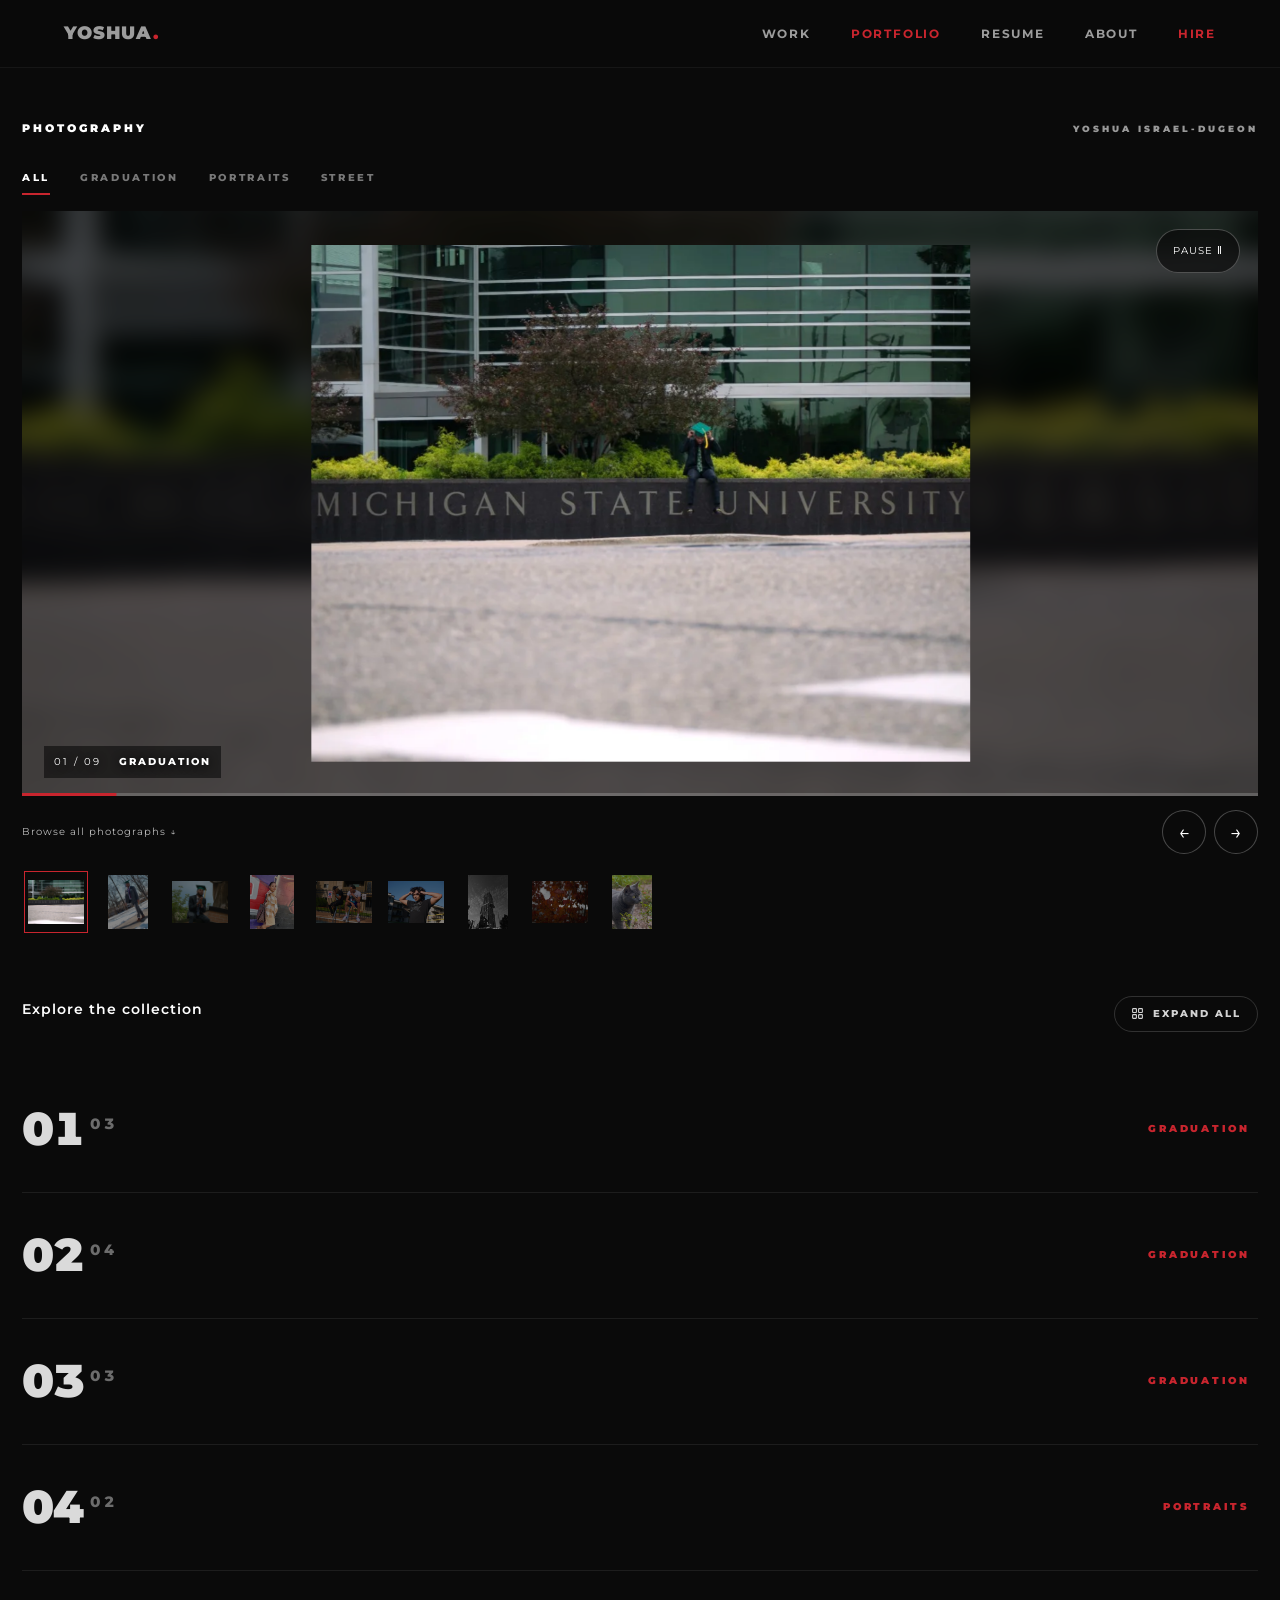
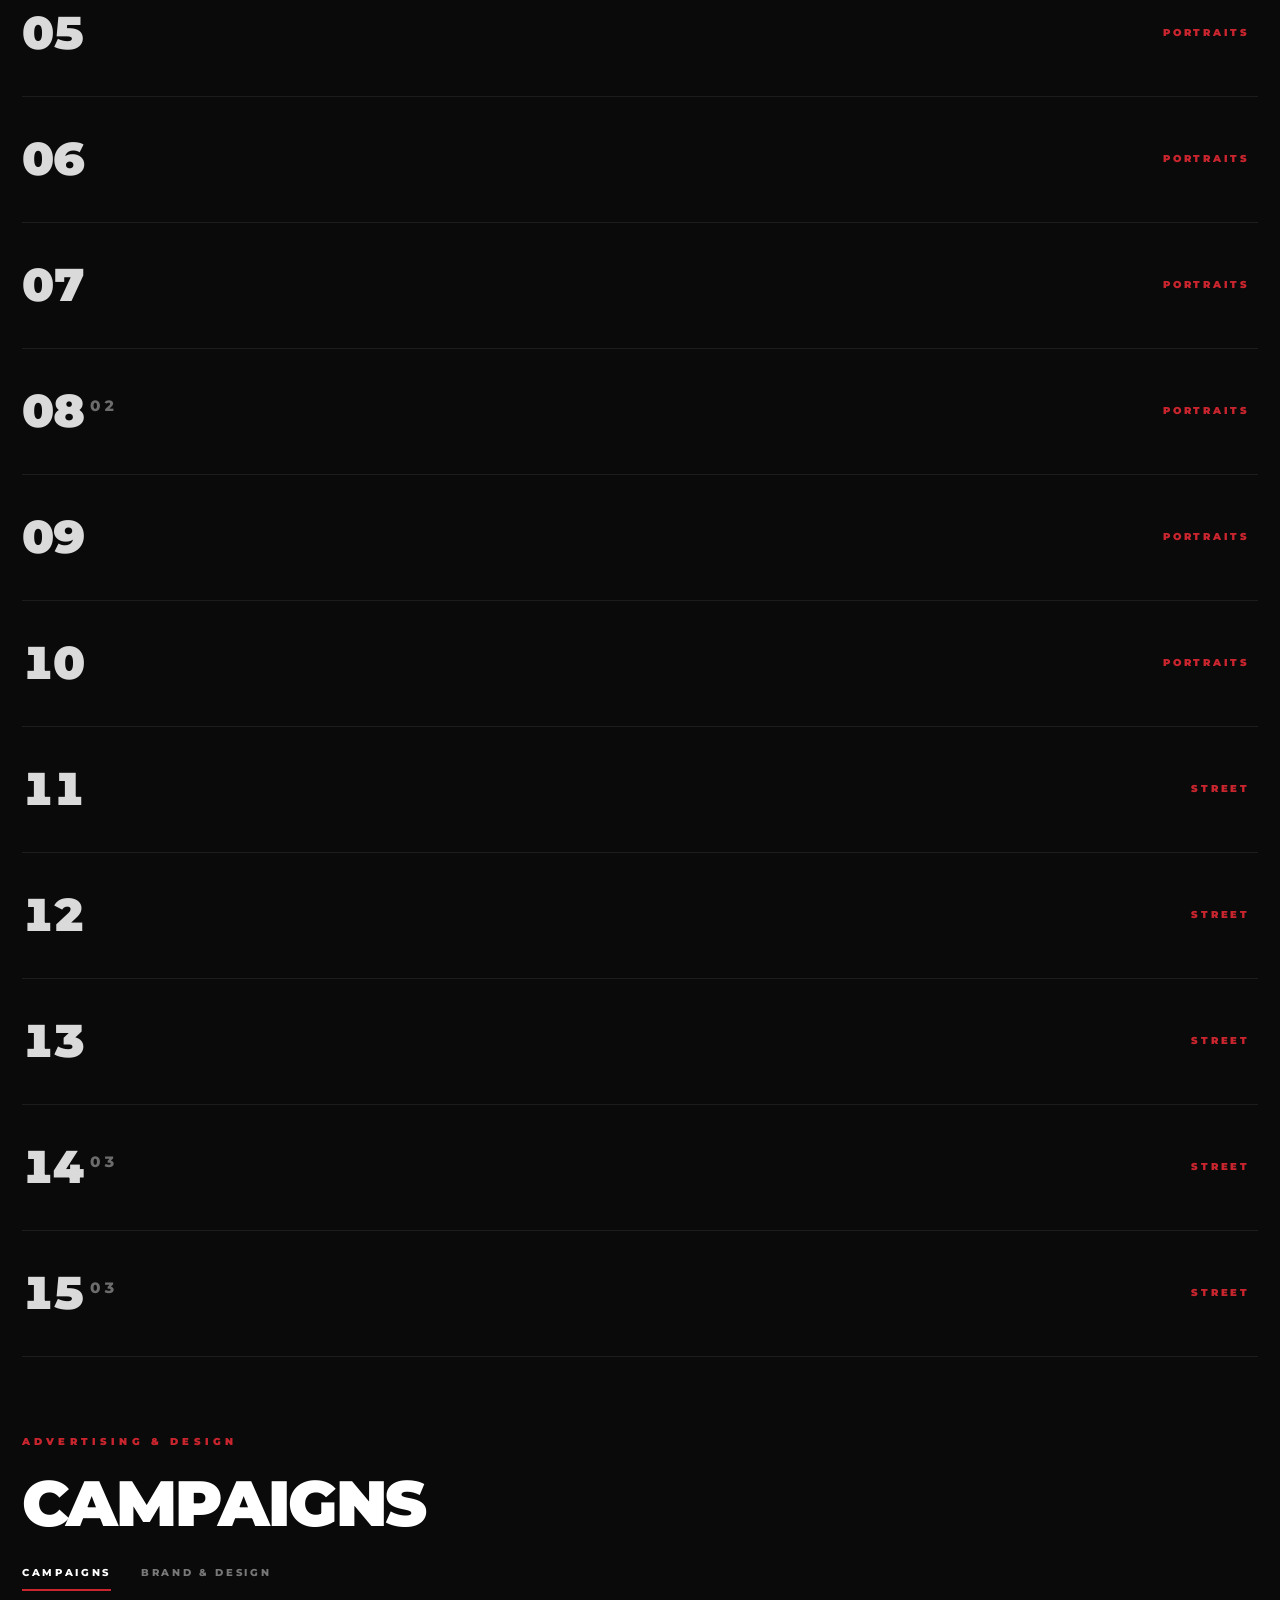
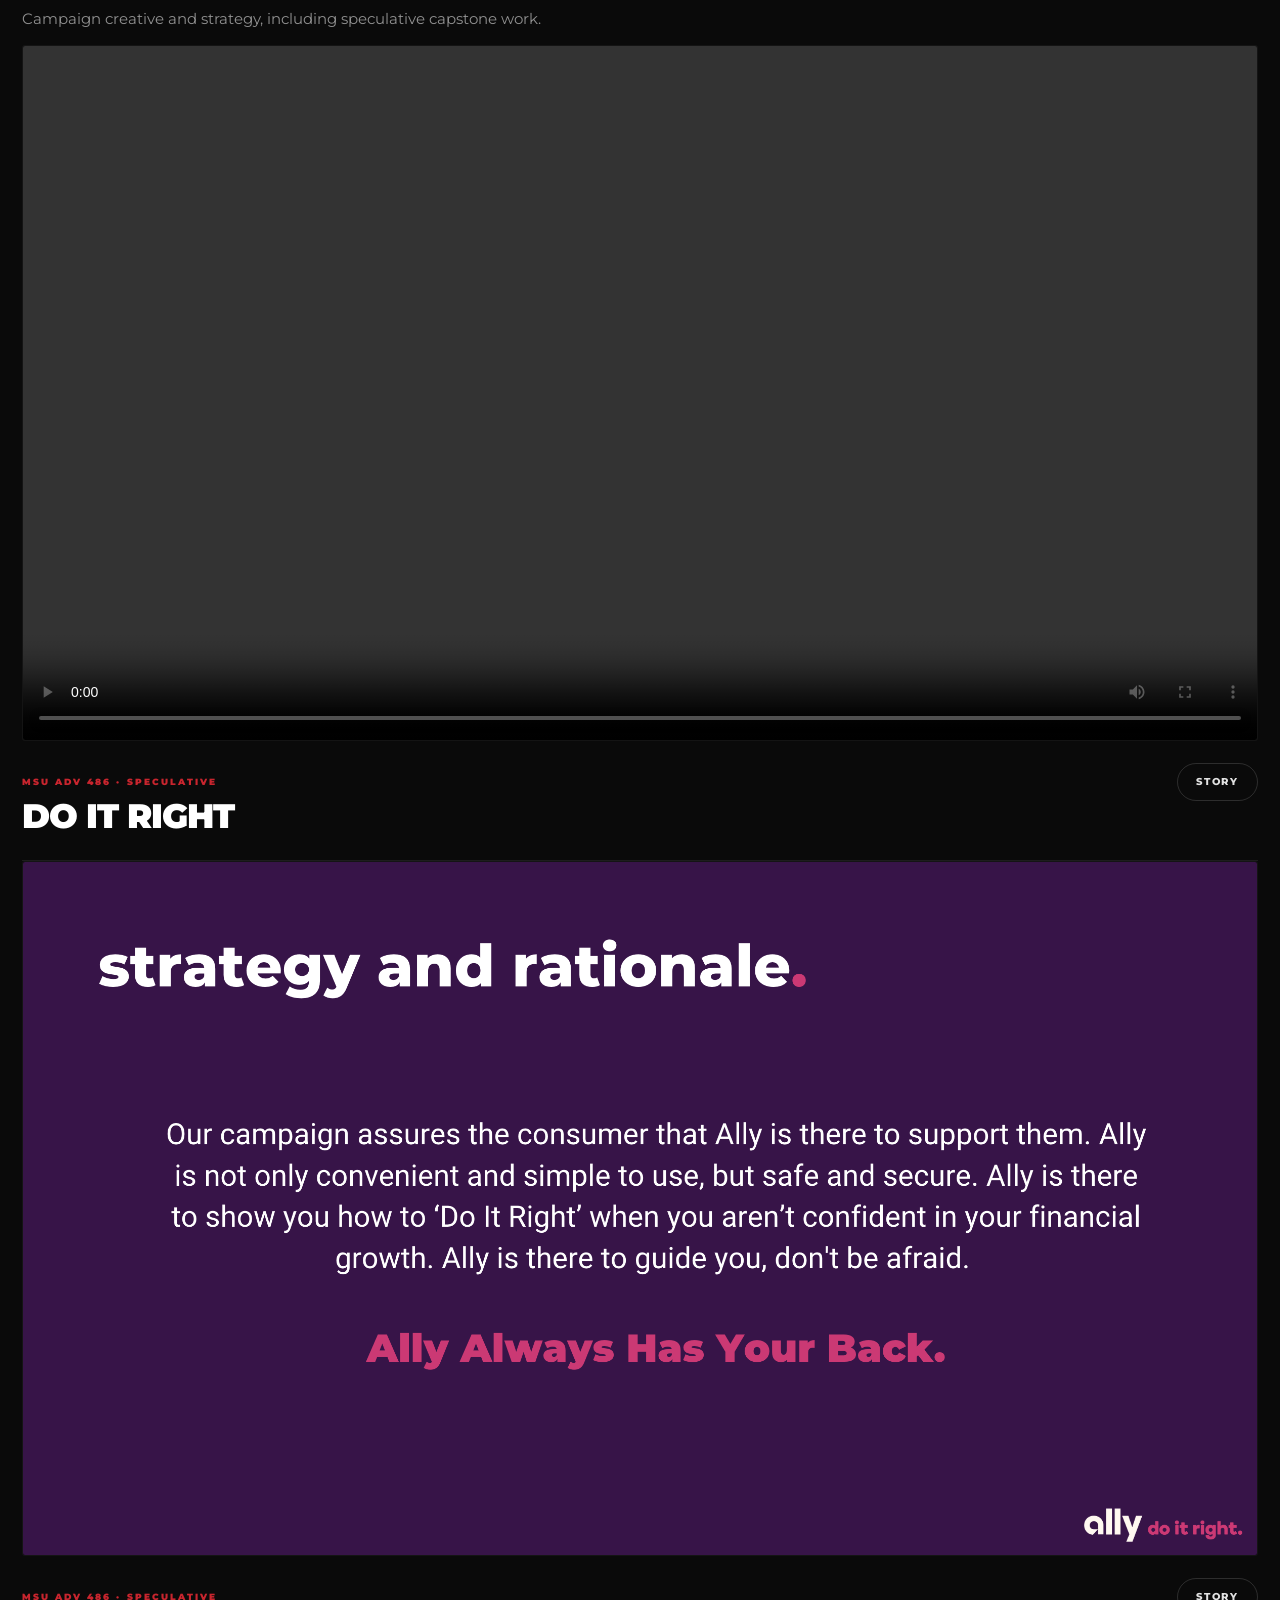
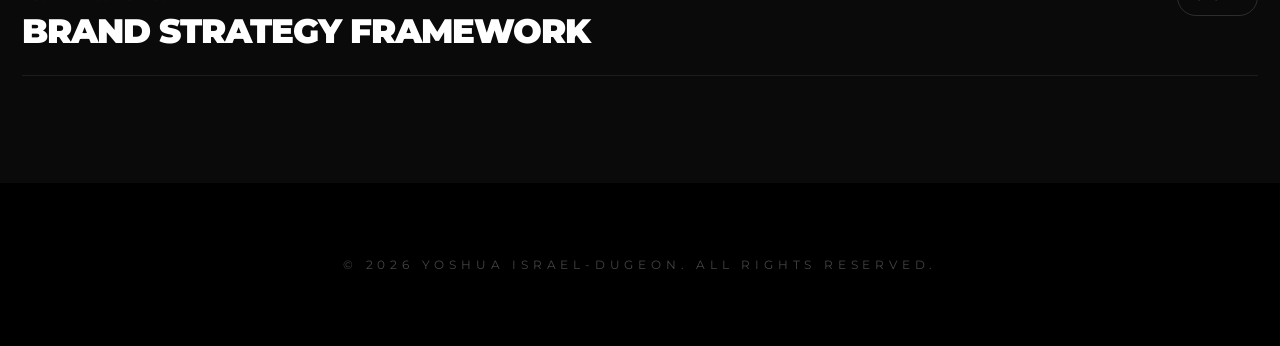
==== commit 4dfe687c: "Lightbox: title, thumbnail strip; cache-bust CSS/JS with content-hash query strings Co-authored-by: " ====
--- a/portfolio.html
+++ b/portfolio.html
@@ -11,8 +11,8 @@
     <link rel="preconnect" href="https://fonts.gstatic.com" crossorigin>
     <link href="https://fonts.googleapis.com/css2?family=Montserrat:wght@300;400;500;600;700;800;900&display=swap"
         rel="stylesheet">
-    <link rel="stylesheet" href="./styles.css">
-    <link rel="stylesheet" href="./portfolio.css">
+    <link rel="stylesheet" href="./styles.css?v=f9af12e8">
+    <link rel="stylesheet" href="./portfolio.css?v=49f4c040">
 </head>
 
 <body>
@@ -153,12 +153,13 @@
             <div class="sw-lightbox-title" id="swLightboxTitle"></div>
             <div class="sw-lightbox-count" id="swLightboxCount" hidden></div>
         </div>
+        <div class="sw-lightbox-thumbs" id="swLightboxThumbs" hidden role="group" aria-label="Photos in this shoot"></div>
         <button type="button" class="sw-lightbox-close" id="swLightboxClose" aria-label="Close full-screen photo">&#10005;</button>
     </div>
 
     <footer>&copy; <span id="year"></span> YOSHUA ISRAEL-DUGEON. ALL RIGHTS RESERVED.</footer>
 
-    <script src="./portfolio.js"></script>
+    <script src="./portfolio.js?v=24ef848f"></script>
     <script>
         document.getElementById('year').textContent = new Date().getFullYear();
     </script>
--- a/portfolio.css
+++ b/portfolio.css
@@ -0,0 +1,1049 @@
+/*
+ * Portfolio + selected-work styles.
+ *
+ * Ported from the agency site's operator shell (yoshimedia.agency) so the home
+ * "The Work" section and the Portfolio page render the same. Rules from `.sw-section`
+ * down are the agency's own, copied verbatim except where noted:
+ *   - `.sw-section` has no negative side margin here (the agency uses it to bleed out of
+ *     a padded <main>; this site has no such wrapper).
+ *   - Brand wording in the page copy is neutral (see portfolio.html / portfolio.js).
+ *
+ * The first block is glue: it restores the browser defaults the agency page relies on
+ * where this site's global reset (`* { margin: 0 }`, `img { min-height: 200px }`,
+ * `h2 { ... }`) would otherwise change the ported markup. It is scoped and zero-weight
+ * so every ported rule below still wins.
+ */
+
+:root {
+    --brand-red: #c8252e;
+}
+
+.sw-section,
+.sw-lightbox {
+    font-family: "Montserrat", system-ui, -apple-system, sans-serif;
+}
+
+:where(.sw-section, .sw-lightbox) img {
+    display: inline;
+    max-width: none;
+    min-height: 0;
+    background: none;
+}
+
+:where(.sw-more-btn) {
+    text-align: center;
+}
+
+:where(.sw-section, .sw-lightbox) button {
+    padding: 1px 6px;
+}
+
+:where(.sw-section, .sw-lightbox) h1 {
+    margin: 8px 0 0;
+    font-size: clamp(1.75rem, 3vw, 2.15rem);
+    font-weight: 900;
+    letter-spacing: -0.02em;
+    line-height: inherit;
+    text-transform: uppercase;
+}
+
+:where(.sw-section, .sw-lightbox) h2 {
+    margin: 0.83em 0;
+    font-size: 1.5em;
+    font-weight: 700;
+    letter-spacing: normal;
+    line-height: inherit;
+    text-transform: none;
+}
+
+:where(.sw-section, .sw-lightbox) h3 {
+    margin: 1em 0;
+    font-size: 1.17em;
+    font-weight: 700;
+    letter-spacing: normal;
+    line-height: inherit;
+    text-transform: none;
+}
+
+:where(.sw-section, .sw-lightbox) p {
+    margin: 1em 0;
+}
+
+#photoHero {
+    padding: 0;
+}
+
+@media (max-width: 1024px) {
+    :where(.sw-section, .sw-lightbox) h1 {
+        font-size: 26px;
+    }
+}
+
+/* Portfolio page frame: mirrors the agency's padded <main> around the page sections. */
+.pf-page {
+    min-width: 0;
+    padding: 7.5rem 22px 30px;
+}
+
+@media (max-width: 1024px) {
+    .pf-page {
+        padding-right: 14px;
+        padding-left: 14px;
+    }
+}
+
+@media (max-width: 768px) {
+    .pf-page {
+        padding-top: 8.5rem;
+        padding-bottom: 24px;
+    }
+}
+
+@media (prefers-reduced-motion: no-preference) {
+    .pf-page {
+        animation: ymViewIn 0.22s ease;
+    }
+
+    @keyframes ymViewIn {
+        from { opacity: 0; transform: translateY(4px); }
+        to { opacity: 1; transform: none; }
+    }
+}
+
+/* ---- Ported agency rules ---- */
+.sw-section {
+    background: var(--black);
+    margin: 0;
+    border-top: 1px solid rgba(255, 255, 255, 0.08);
+}
+.sw-inner {
+    max-width: 1300px;
+    margin: 0 auto;
+    padding: clamp(5rem, 10vw, 8rem) 5%;
+}
+.sw-eyebrow {
+    display: block;
+    margin-bottom: 1.4rem;
+    color: var(--brand-red);
+    font-size: 0.65rem;
+    font-weight: 900;
+    letter-spacing: 0.4em;
+    text-transform: uppercase;
+}
+.sw-head {
+    display: flex;
+    align-items: flex-end;
+    justify-content: space-between;
+    gap: 24px;
+}
+.sw-title {
+    margin: 0;
+    font-size: clamp(2.6rem, 5vw, 4.4rem);
+    font-weight: 900;
+    text-transform: uppercase;
+    letter-spacing: -0.03em;
+    line-height: 0.95;
+}
+.sw-tabs {
+    display: flex;
+    gap: 38px;
+    margin: 2.8rem 0 0;
+    border-bottom: 1px solid rgba(255, 255, 255, 0.08);
+}
+.sw-tab {
+    background: none;
+    border: none;
+    border-bottom: 2px solid transparent;
+    margin-bottom: -1px;
+    padding: 0 0 14px;
+    cursor: pointer;
+    font: inherit;
+    font-size: 0.8rem;
+    font-weight: 900;
+    letter-spacing: 0.22em;
+    text-transform: uppercase;
+    color: rgba(255, 255, 255, 0.45);
+    transition: color 0.3s ease, border-color 0.3s ease;
+}
+.sw-tab.is-on {
+    color: #fff;
+    border-bottom-color: var(--brand-red);
+}
+.sw-filters {
+    display: flex;
+    flex-wrap: wrap;
+    gap: 30px;
+    margin: 2rem 0 1rem;
+}
+.sw-filters[hidden] {
+    display: none;
+}
+.sw-filter {
+    background: none;
+    border: none;
+    border-bottom: 2px solid transparent;
+    padding: 0 0 7px;
+    cursor: pointer;
+    font: inherit;
+    font-size: 0.64rem;
+    font-weight: 800;
+    letter-spacing: 0.26em;
+    text-transform: uppercase;
+    color: rgba(255, 255, 255, 0.45);
+    transition: color 0.3s ease, border-color 0.3s ease;
+}
+.sw-filter.is-on {
+    color: #fff;
+    border-bottom-color: var(--brand-red);
+}
+.sw-tab:focus-visible,
+.sw-filter:focus-visible,
+.sw-row:focus-visible,
+.sw-ad-slide:focus-visible {
+    outline: 2px solid var(--brand-red);
+    outline-offset: 3px;
+}
+.sw-row {
+    position: relative;
+    overflow: hidden;
+    height: 126px;
+    border-bottom: 1px solid rgba(255, 255, 255, 0.08);
+    cursor: pointer;
+    transition: height 0.6s cubic-bezier(0.165, 0.84, 0.44, 1);
+}
+.sw-row.is-open {
+    height: 340px;
+}
+.sw-row-photo {
+    position: absolute;
+    top: 0;
+    right: 0;
+    width: 46%;
+    height: 100%;
+    opacity: 0;
+    transition: opacity 0.6s ease;
+}
+.sw-row.is-open .sw-row-photo {
+    opacity: 1;
+}
+.sw-row-photo > div {
+    width: 100%;
+    height: 100%;
+    background-color: #161616;
+    background-size: cover;
+    background-position: center;
+}
+.sw-row-photo::after {
+    content: "";
+    position: absolute;
+    inset: 0;
+    background: linear-gradient(90deg, #0a0a0a 0%, rgba(10, 10, 10, 0) 45%);
+}
+.sw-row-grid {
+    position: relative;
+    z-index: 2;
+    display: grid;
+    grid-template-columns: clamp(48px, 6vw, 80px) 1fr auto;
+    align-items: center;
+    gap: clamp(12px, 2vw, 24px);
+    height: 100%;
+}
+.sw-row-num {
+    font-size: 0.72rem;
+    font-weight: 800;
+    letter-spacing: 0.2em;
+    color: rgba(255, 255, 255, 0.35);
+}
+.sw-row-title {
+    font-size: clamp(1.7rem, 3.6vw, 3.2rem);
+    font-weight: 900;
+    text-transform: uppercase;
+    letter-spacing: -0.02em;
+    line-height: 1;
+    color: rgba(255, 255, 255, 0.85);
+    transition: color 0.4s ease;
+}
+.sw-row.is-open .sw-row-title {
+    color: #fff;
+}
+.sw-row-cat {
+    grid-column: 3;
+    grid-row: 1;
+    font-size: 0.62rem;
+    font-weight: 900;
+    letter-spacing: 0.28em;
+    text-transform: uppercase;
+    color: var(--brand-red);
+    padding-right: 8px;
+    transition: opacity 0.6s ease;
+}
+.sw-row.is-open .sw-row-cat {
+    opacity: 0;
+}
+.pf-thumb-m {
+    display: none;
+    grid-column: 3;
+    grid-row: 1;
+}
+.sw-row--anon .sw-row-grid {
+    grid-template-columns: 1fr auto;
+}
+.sw-row--anon .sw-row-title--num {
+    font-variant-numeric: tabular-nums;
+}
+.sw-row-count {
+    margin-left: 0.4em;
+    font-size: 0.32em;
+    font-weight: 800;
+    letter-spacing: 0.18em;
+    vertical-align: super;
+    color: rgba(255, 255, 255, 0.4);
+}
+.sw-tile-count {
+    position: absolute;
+    top: 8px;
+    right: 8px;
+    z-index: 2;
+    padding: 3px 7px;
+    border-radius: 999px;
+    background: rgba(10, 10, 10, 0.72);
+    border: 1px solid rgba(255, 255, 255, 0.16);
+    font-size: 0.58rem;
+    font-weight: 800;
+    letter-spacing: 0.14em;
+    color: #fff;
+}
+.sw-row--anon .sw-row-cat,
+.sw-row--anon .pf-thumb-m {
+    grid-column: 2;
+}
+.sw-section.sw-section--page {
+    margin: 0;
+    border-top: 0;
+    background: transparent;
+}
+.sw-section--page .sw-inner {
+    max-width: none;
+    padding: 0 0 clamp(3rem, 6vw, 5rem);
+}
+.sw-head-actions {
+    display: flex;
+    align-items: center;
+    gap: 10px;
+    flex-shrink: 0;
+}
+.sw-view-toggle {
+    display: inline-flex;
+    align-items: center;
+    gap: 9px;
+    font: inherit;
+    font-size: 0.62rem;
+    font-weight: 800;
+    letter-spacing: 0.2em;
+    text-transform: uppercase;
+    padding: 9px 16px;
+    border: 1px solid rgba(255, 255, 255, 0.16);
+    border-radius: 999px;
+    background: transparent;
+    color: rgba(255, 255, 255, 0.82);
+    cursor: pointer;
+    transition: border-color 0.2s ease, background 0.2s ease, color 0.2s ease;
+}
+.sw-view-toggle:hover,
+.sw-view-toggle[aria-pressed="true"] {
+    border-color: rgba(200, 37, 46, 0.55);
+    background: rgba(200, 37, 46, 0.12);
+    color: #fff;
+}
+.sw-view-toggle:focus-visible {
+    outline: 2px solid var(--brand-red);
+    outline-offset: 3px;
+}
+.sw-view-toggle svg {
+    width: 13px;
+    height: 13px;
+    flex-shrink: 0;
+}
+.sw-rows {
+    padding-top: 2.2rem;
+}
+.sw-rows[hidden] {
+    display: none;
+}
+.sw-gallery {
+    display: grid;
+    grid-template-columns: repeat(auto-fill, minmax(clamp(118px, 11vw, 158px), 1fr));
+    gap: clamp(8px, 1vw, 14px);
+    padding-top: 1.4rem;
+}
+.sw-gallery[hidden] {
+    display: none;
+}
+.sw-tile {
+    position: relative;
+    display: block;
+    padding: 0;
+    border: 1px solid rgba(255, 255, 255, 0.08);
+    border-radius: 3px;
+    overflow: hidden;
+    background: var(--card-bg);
+    aspect-ratio: 4 / 3;
+    cursor: zoom-in;
+    font: inherit;
+    color: inherit;
+}
+.sw-tile img {
+    width: 100%;
+    height: 100%;
+    object-fit: cover;
+    display: block;
+}
+.sw-tile-cap {
+    position: absolute;
+    inset: auto 0 0 0;
+    display: flex;
+    flex-direction: column;
+    gap: 2px;
+    padding: 24px 10px 8px;
+    text-align: left;
+    background: linear-gradient(0deg, rgba(10, 10, 10, 0.92), rgba(10, 10, 10, 0));
+}
+.sw-tile-title {
+    font-size: 0.68rem;
+    font-weight: 900;
+    text-transform: uppercase;
+    line-height: 1.15;
+    color: #fff;
+    overflow: hidden;
+    text-overflow: ellipsis;
+    white-space: nowrap;
+}
+.sw-tile-cat {
+    font-size: 0.5rem;
+    font-weight: 900;
+    letter-spacing: 0.24em;
+    text-transform: uppercase;
+    color: var(--brand-red);
+}
+.sw-tile-cap--anon .sw-tile-cat {
+    font-size: 0.58rem;
+}
+.sw-tile:focus-visible {
+    outline: 2px solid var(--brand-red);
+    outline-offset: 3px;
+}
+@media (hover: hover) and (pointer: fine) {
+    .sw-tile img {
+        transition: transform 0.45s cubic-bezier(0.33, 1, 0.68, 1);
+    }
+    .sw-tile:hover {
+        border-color: rgba(200, 37, 46, 0.4);
+    }
+    .sw-tile:hover img {
+        transform: scale(1.05);
+    }
+}
+.sw-empty {
+    padding: 2.5rem 0;
+    color: rgba(255, 255, 255, 0.45);
+    font-size: 0.9rem;
+}
+.sw-more {
+    display: flex;
+    justify-content: center;
+    padding-top: clamp(2rem, 4vw, 3rem);
+}
+.sw-more[hidden] {
+    display: none;
+}
+.sw-more-btn {
+    display: inline-flex;
+    align-items: center;
+    gap: 12px;
+    font: inherit;
+    font-size: 0.66rem;
+    font-weight: 900;
+    letter-spacing: 0.26em;
+    text-transform: uppercase;
+    padding: 15px 32px;
+    border: 1px solid rgba(255, 255, 255, 0.2);
+    border-radius: 999px;
+    background: transparent;
+    color: #fff;
+    cursor: pointer;
+    transition: border-color 0.25s ease, background 0.25s ease;
+}
+.sw-more-btn:hover {
+    border-color: var(--brand-red);
+    background: rgba(200, 37, 46, 0.14);
+}
+.sw-more-btn:focus-visible {
+    outline: 2px solid var(--brand-red);
+    outline-offset: 3px;
+}
+.sw-more-count {
+    color: rgba(255, 255, 255, 0.4);
+    letter-spacing: 0.16em;
+}
+.sw-adwork-lede {
+    margin: 0.4rem 0 0;
+    max-width: 62ch;
+    color: rgba(255, 255, 255, 0.55);
+    font-size: 0.95rem;
+    line-height: 1.6;
+}
+.sw-adwork-lede.is-hidden {
+    display: none;
+}
+.sw-adwork .pp-grid--campaigns {
+    gap: 0;
+}
+.sw-adwork .ad-work-card {
+    border-radius: 0;
+    border-width: 0 0 1px;
+    background: transparent;
+    box-shadow: none;
+    padding-bottom: 8px;
+}
+.sw-adwork .ad-work-example {
+    border: 1px solid rgba(255, 255, 255, 0.08);
+    border-radius: 3px;
+    overflow: hidden;
+}
+.sw-adwork .ad-work-meta {
+    border-top: 0;
+    padding: 22px 0 16px;
+}
+.sw-adwork .ad-work-title {
+    font-size: clamp(1.4rem, 2.8vw, 2.1rem);
+    letter-spacing: -0.03em;
+}
+.sw-adwork .ad-work-story {
+    border-top: 0;
+    padding: 0 0 26px;
+}
+.sw-ad {
+    padding-top: 3rem;
+}
+.sw-ad-head {
+    display: flex;
+    align-items: baseline;
+    justify-content: space-between;
+    gap: 24px;
+    margin-bottom: 2rem;
+}
+.sw-ad-title {
+    margin: 0;
+    font-size: clamp(1.8rem, 3vw, 2.6rem);
+    font-weight: 900;
+    text-transform: uppercase;
+    letter-spacing: -0.02em;
+}
+.sw-ad-tag {
+    font-size: 0.62rem;
+    font-weight: 900;
+    letter-spacing: 0.28em;
+    text-transform: uppercase;
+    color: var(--brand-red);
+    white-space: nowrap;
+}
+.sw-ad-lede {
+    margin: 0 0 3rem;
+    max-width: 60ch;
+    font-size: 1.05rem;
+    color: rgba(255, 255, 255, 0.5);
+    line-height: 1.6;
+}
+.sw-ad-card {
+    background: #161616;
+    border: 1px solid rgba(255, 255, 255, 0.06);
+    border-radius: 4px;
+    overflow: hidden;
+    box-shadow: 0 40px 80px rgba(0, 0, 0, 0.6);
+    margin-bottom: 3rem;
+}
+.sw-ad-card video {
+    display: block;
+    width: 100%;
+    aspect-ratio: 16 / 9;
+    background: #111;
+}
+.sw-ad-slide {
+    cursor: pointer;
+    margin-bottom: 0;
+}
+.sw-ad-slide-img {
+    aspect-ratio: 16 / 9;
+    background-size: cover;
+    background-position: center;
+    transition: transform 1.5s ease;
+}
+.sw-ad-slide:hover .sw-ad-slide-img,
+.sw-ad-slide:focus-visible .sw-ad-slide-img {
+    transform: scale(1.03);
+}
+.sw-lightbox {
+    position: fixed;
+    inset: 0;
+    z-index: 999;
+    background: rgba(5, 5, 5, 0.94);
+    display: flex;
+    flex-direction: column;
+    align-items: center;
+    justify-content: center;
+    gap: 26px;
+    cursor: zoom-out;
+    padding: 24px;
+}
+.sw-lightbox[hidden] {
+    display: none;
+}
+.sw-lightbox img {
+    max-width: 80vw;
+    max-height: min(68vh, calc(100vh - 280px));
+    object-fit: contain;
+}
+.sw-lightbox-meta {
+    text-align: center;
+}
+.sw-lightbox-cat {
+    margin-bottom: 10px;
+    font-size: 0.62rem;
+    font-weight: 900;
+    letter-spacing: 0.35em;
+    text-transform: uppercase;
+    color: var(--brand-red);
+}
+.sw-lightbox-title {
+    font-size: 2rem;
+    font-weight: 900;
+    text-transform: uppercase;
+    letter-spacing: -0.02em;
+    color: #fff;
+}
+.sw-lightbox-close {
+    position: absolute;
+    top: 28px;
+    right: 32px;
+    width: 50px;
+    height: 50px;
+    border-radius: 50%;
+    border: 1px solid rgba(255, 255, 255, 0.28);
+    background: rgba(255, 255, 255, 0.1);
+    backdrop-filter: blur(10px);
+    -webkit-backdrop-filter: blur(10px);
+    color: #fff;
+    font-size: 1.1rem;
+    cursor: pointer;
+    transition: background 0.3s ease;
+}
+.sw-lightbox-close:hover,
+.sw-lightbox-close:focus-visible {
+    background: var(--brand-red);
+}
+.sw-lightbox-nav {
+    position: absolute;
+    top: 50%;
+    transform: translateY(-50%);
+    width: 50px;
+    height: 50px;
+    border-radius: 50%;
+    border: 1px solid rgba(255, 255, 255, 0.28);
+    background: rgba(255, 255, 255, 0.1);
+    backdrop-filter: blur(10px);
+    -webkit-backdrop-filter: blur(10px);
+    color: #fff;
+    font-size: 1.2rem;
+    cursor: pointer;
+    z-index: 2;
+    transition: background 0.3s ease;
+}
+.sw-lightbox-nav:hover,
+.sw-lightbox-nav:focus-visible {
+    background: var(--brand-red);
+}
+.sw-lightbox-prev {
+    left: 24px;
+}
+.sw-lightbox-next {
+    right: 24px;
+}
+.sw-lightbox-nav[hidden],
+.sw-lightbox-count[hidden] {
+    display: none;
+}
+.sw-lightbox-count {
+    margin-top: 10px;
+    font-size: 0.62rem;
+    font-weight: 800;
+    letter-spacing: 0.28em;
+    text-transform: uppercase;
+    color: rgba(255, 255, 255, 0.55);
+}
+@media (max-width: 720px) {
+    .sw-row {
+        height: 96px;
+    }
+    .sw-row.is-open {
+        height: 96px;
+    }
+    .sw-row-photo {
+        display: none;
+    }
+    .sw-row-cat {
+        display: none;
+    }
+    .pf-thumb-m {
+        display: block;
+        flex-shrink: 0;
+        width: 80px;
+        height: 60px;
+        min-width: 44px;
+        min-height: 44px;
+        border-radius: 4px;
+        overflow: hidden;
+        border: 1px solid rgba(255, 255, 255, 0.1);
+        background: #161616;
+        cursor: pointer;
+    }
+    .pf-thumb-m img {
+        width: 100%;
+        height: 100%;
+        object-fit: cover;
+        object-position: center;
+        display: block;
+    }
+    @media (prefers-reduced-motion: no-preference) {
+        .pf-thumb-m {
+            transition: transform 0.25s ease;
+        }
+        .sw-row:active .pf-thumb-m {
+            transform: scale(1.03);
+        }
+    }
+    .sw-lightbox {
+        padding: max(16px, env(safe-area-inset-top)) max(16px, env(safe-area-inset-right))
+        max(16px, env(safe-area-inset-bottom)) max(16px, env(safe-area-inset-left));
+    }
+    .sw-lightbox img {
+        max-width: min(90vw, calc(100vw - env(safe-area-inset-left) - env(safe-area-inset-right) - 32px));
+        max-height: min(68vh, calc(100dvh - env(safe-area-inset-top) - env(safe-area-inset-bottom) - 230px));
+    }
+    .sw-lightbox-title {
+        font-size: 1.4rem;
+    }
+    .sw-lightbox-close {
+        top: max(16px, env(safe-area-inset-top));
+        right: max(16px, env(safe-area-inset-right));
+    }
+    .sw-lightbox-prev {
+        left: max(8px, env(safe-area-inset-left));
+    }
+    .sw-lightbox-next {
+        right: max(8px, env(safe-area-inset-right));
+    }
+    .sw-lightbox-nav {
+        width: 44px;
+        height: 44px;
+    }
+    .sw-head {
+        flex-wrap: wrap;
+        align-items: flex-start;
+        gap: 14px;
+    }
+    .sw-gallery {
+        grid-template-columns: repeat(auto-fill, minmax(108px, 1fr));
+        gap: 7px;
+    }
+    .sw-tile-title {
+        font-size: 0.6rem;
+    }
+}
+@media (prefers-reduced-motion: reduce) {
+    .sw-row,
+    .sw-row-photo,
+    .sw-row-title,
+    .sw-row-cat,
+    .pf-thumb-m,
+    .sw-tab,
+    .sw-filter,
+    .sw-tile img,
+    .sw-ad-slide-img {
+        transition: none;
+    }
+}
+.ph-heading{display:flex;justify-content:space-between;align-items:center;font-size:11px;letter-spacing:3px;text-transform:uppercase;margin:0 0 24px;color:#fff}
+.ph-heading span{color:#999;font-size:9px}
+#photoHero{margin-bottom:48px}
+#photoHero [hidden]{display:none!important}
+.ph-stage{position:relative;isolation:isolate;height:clamp(360px,65vh,680px);overflow:hidden;background:#151515;touch-action:pan-y;perspective:1100px;cursor:pointer}
+.ph-scene{position:absolute;inset:0;will-change:transform,opacity}
+.ph-scene img{position:absolute;pointer-events:none;width:100%;height:100%;inset:0}
+.ph-soft{object-fit:cover;filter:blur(12px) brightness(.38);transform:scale(1.1)}
+.ph-scene .ph-sharp{inset:6% 5%;width:90%;height:88%;object-fit:contain;object-position:center;will-change:transform}
+.ph-meta{position:absolute;bottom:18px;left:22px;z-index:4;display:flex;gap:18px;align-items:center;font-size:10px;letter-spacing:2px;text-transform:uppercase;text-shadow:0 1px 8px #000;background:#0a0a0a9c;padding:8px 10px;pointer-events:none}
+.ph-category{font-weight:800}
+#photoHero button{font:inherit;cursor:pointer;color:white;background:#0a0a0ab3;border:1px solid #ffffff40;min-width:44px;min-height:44px}
+#photoHero :focus-visible{outline:2px solid #fff;outline-offset:4px}
+#photoHero .ph-pause{position:absolute;right:18px;top:18px;z-index:5;border-radius:30px;font-size:10px;letter-spacing:1px;padding:10px 16px}
+.ph-progress{position:absolute;bottom:0;width:100%;height:3px;background:#ffffff30;z-index:5}
+.ph-progress span{display:block;height:100%;background:#c8252e;transform:scaleX(0);transform-origin:left}
+.ph-bottom{display:flex;justify-content:space-between;align-items:center;gap:16px;margin-top:14px}
+.ph-bottom>div{display:flex;gap:8px}
+.ph-bottom button{border-radius:50%;font-size:20px!important}
+.ph-browse{font-size:10px;letter-spacing:1px;color:#bbb;text-decoration:none}
+.ph-thumbs{display:flex;gap:8px;overflow-x:auto;padding:5px 2px;margin-top:12px}
+#photoHero .ph-thumbs button{flex:0 0 64px;height:62px;padding:3px;border-color:transparent;opacity:.5}
+#photoHero .ph-thumbs button[aria-pressed=true]{border-color:#c8252e;opacity:1}
+.ph-thumbs img{width:100%;height:100%;object-fit:contain}
+.ph-gallery-title{font-size:14px;letter-spacing:1px;font-weight:600}
+.ph-status{position:absolute;width:1px;height:1px;overflow:hidden;clip-path:inset(50%)}
+@media(max-width:600px) {
+    #pfFilters{flex-wrap:nowrap;gap:16px;margin:12px 0 16px}
+    #pfFilters .sw-filter{font-size:9px;letter-spacing:1px;min-height:44px}
+    .ph-stage{height:480px;height:60svh;min-height:330px;max-height:560px}
+    .ph-meta{left:10px;bottom:12px;font-size:9px;gap:10px}
+    .ph-heading span{display:none}
+    .ph-scene .ph-sharp{inset:9% 5%;height:82%}
+    .ph-thumbs{gap:5px}
+    #photoHero .ph-thumbs button{flex-basis:52px;height:54px}
+}
+.pp-portfolio-pane.is-hidden { display: none !important; }
+.pp-grid-title {
+    margin: 4px 0 0;
+    font-size: 0.65rem;
+    font-weight: 900;
+    letter-spacing: 0.28em;
+    text-transform: uppercase;
+    color: rgba(255, 255, 255, 0.45);
+}
+.pp-grid {
+    display: grid;
+    grid-template-columns: repeat(3, minmax(0, 1fr));
+    gap: 14px;
+}
+#ppPaneGraduation > .pp-grid,
+#ppGridPortraits .pp-grid,
+#ppGridStreet .pp-grid,
+#adPaneCampaigns .pp-grid {
+    margin-top: 14px;
+}
+.pp-grid--campaigns {
+    grid-template-columns: 1fr;
+    gap: 20px;
+}
+.ad-work-card {
+    border-radius: 4px;
+    overflow: hidden;
+    border: 1px solid rgba(255, 255, 255, 0.08);
+    background: var(--card-bg);
+    box-shadow: 0 16px 48px rgba(0, 0, 0, 0.45);
+}
+.ad-work-example {
+    background: #000;
+    line-height: 0;
+}
+.ad-work-example video,
+.ad-work-example img {
+    width: 100%;
+    height: auto;
+    display: block;
+}
+.ad-work-example video {
+    aspect-ratio: 16 / 9;
+    object-fit: contain;
+}
+.ad-work-meta {
+    display: flex;
+    flex-wrap: wrap;
+    align-items: baseline;
+    justify-content: space-between;
+    gap: 12px 16px;
+    padding: 18px 20px 16px;
+    border-top: 1px solid rgba(255, 255, 255, 0.06);
+}
+.ad-work-heading {
+    flex: 1 1 200px;
+    min-width: 0;
+}
+.ad-work-client {
+    margin: 0;
+    font-size: 0.58rem;
+    font-weight: 900;
+    letter-spacing: 0.22em;
+    text-transform: uppercase;
+    color: var(--brand-red);
+}
+.ad-work-title {
+    margin: 6px 0 0;
+    font-size: clamp(1.05rem, 2.2vw, 1.35rem);
+    font-weight: 900;
+    letter-spacing: -0.02em;
+    text-transform: uppercase;
+    line-height: 1.2;
+}
+.ad-work-story-btn {
+    flex-shrink: 0;
+    font: inherit;
+    font-size: 0.62rem;
+    font-weight: 800;
+    letter-spacing: 0.18em;
+    text-transform: uppercase;
+    padding: 10px 18px;
+    border: 1px solid rgba(255, 255, 255, 0.14);
+    border-radius: 999px;
+    background: transparent;
+    color: rgba(255, 255, 255, 0.88);
+    cursor: pointer;
+    transition: border-color 0.2s ease, background 0.2s ease, color 0.2s ease;
+}
+.ad-work-story-btn:hover,
+.ad-work-story-btn[aria-expanded="true"] {
+    border-color: rgba(200, 37, 46, 0.55);
+    background: rgba(200, 37, 46, 0.12);
+    color: #fff;
+}
+.ad-work-story-btn:focus-visible {
+    outline: 2px solid var(--brand-red);
+    outline-offset: 2px;
+}
+.ad-work-story {
+    padding: 0 20px 20px;
+    border-top: 1px solid rgba(255, 255, 255, 0.06);
+}
+.ad-work-story[hidden] {
+    display: none;
+}
+.ad-work-story p {
+    margin: 16px 0 0;
+    color: rgba(255, 255, 255, 0.62);
+    font-size: 0.92rem;
+    line-height: 1.6;
+    max-width: 62ch;
+}
+.ad-work-story .ad-work-role {
+    margin: 14px 0 0;
+    font-size: 0.68rem;
+    font-weight: 800;
+    letter-spacing: 0.14em;
+    text-transform: uppercase;
+    color: rgba(255, 255, 255, 0.38);
+}
+.pp-ad-work-empty {
+    border: 1px dashed rgba(255, 255, 255, 0.12);
+    border-radius: 4px;
+    padding: 36px 20px;
+    text-align: center;
+}
+.pp-ad-work-empty p {
+    margin: 0;
+    color: rgba(255, 255, 255, 0.45);
+    font-size: 0.9rem;
+    line-height: 1.5;
+}
+@media (max-width: 900px) {
+    .pp-grid { grid-template-columns: repeat(2, minmax(0, 1fr)); }
+}
+@media (max-width: 520px) {
+    .pp-grid { grid-template-columns: 1fr; }
+}
+.pp-card-body,
+.pp-grid-title {
+    display: none;
+}
+.pp-card-body {
+    padding: 14px 16px 16px;
+}
+.pp-card-body h3 {
+    margin: 0;
+    font-size: 0.95rem;
+    font-weight: 800;
+    letter-spacing: -0.01em;
+}
+@media (max-width: 720px) {
+    .sw-tabs {
+        gap: 18px;
+    }
+    .sw-tab,
+    .sw-filter {
+        letter-spacing: 0.1em;
+        min-height: 44px;
+    }
+    .sw-filters {
+        gap: 12px 16px;
+    }
+    .pp-grid {
+        content-visibility: auto;
+        contain-intrinsic-size: auto 480px;
+    }
+}
+
+/* This site's fixed nav (z-index 1000) would otherwise sit on top of the lightbox. */
+.sw-lightbox {
+    z-index: 2000;
+}
+
+/* Horizontal swipes inside the lightbox step photos; without these the browser reads them as
+   the back/forward edge gesture or pans the page behind. */
+.sw-lightbox,
+.sw-lightbox img,
+.sw-lightbox-nav {
+    touch-action: pan-y pinch-zoom;
+    overscroll-behavior: contain;
+}
+.sw-lightbox img {
+    -webkit-user-drag: none;
+    user-select: none;
+}
+html.sw-lb-open,
+html.sw-lb-open body {
+    overscroll-behavior-x: none;
+}
+
+/* Thumbnail strip: one button per photo in the shoot, active one outlined in red. */
+.sw-lightbox-thumbs {
+    display: flex;
+    flex-wrap: wrap;
+    justify-content: center;
+    gap: 8px;
+    max-width: 100%;
+    margin-top: 5.5px;
+}
+.sw-lightbox-thumbs[hidden] {
+    display: none;
+}
+.sw-lightbox-thumb {
+    box-sizing: border-box;
+    width: 64px;
+    height: 52px;
+    padding: 3px;
+    border: 1px solid rgba(255, 255, 255, 0.18);
+    border-radius: 4px;
+    background: rgba(255, 255, 255, 0.08);
+    cursor: pointer;
+    opacity: 0.6;
+    transition: opacity 0.2s ease, border-color 0.2s ease;
+    touch-action: pan-y pinch-zoom;
+}
+.sw-lightbox-thumb:hover,
+.sw-lightbox-thumb:focus-visible {
+    opacity: 1;
+}
+.sw-lightbox-thumb.is-active {
+    opacity: 1;
+    border-color: var(--brand-red);
+}
+.sw-lightbox-thumb:focus-visible {
+    outline: 2px solid #fff;
+    outline-offset: 2px;
+}
+.sw-lightbox .sw-lightbox-thumb img {
+    display: block;
+    width: 100%;
+    height: 100%;
+    max-width: none;
+    max-height: none;
+    object-fit: cover;
+    border-radius: 2px;
+    pointer-events: none;
+}
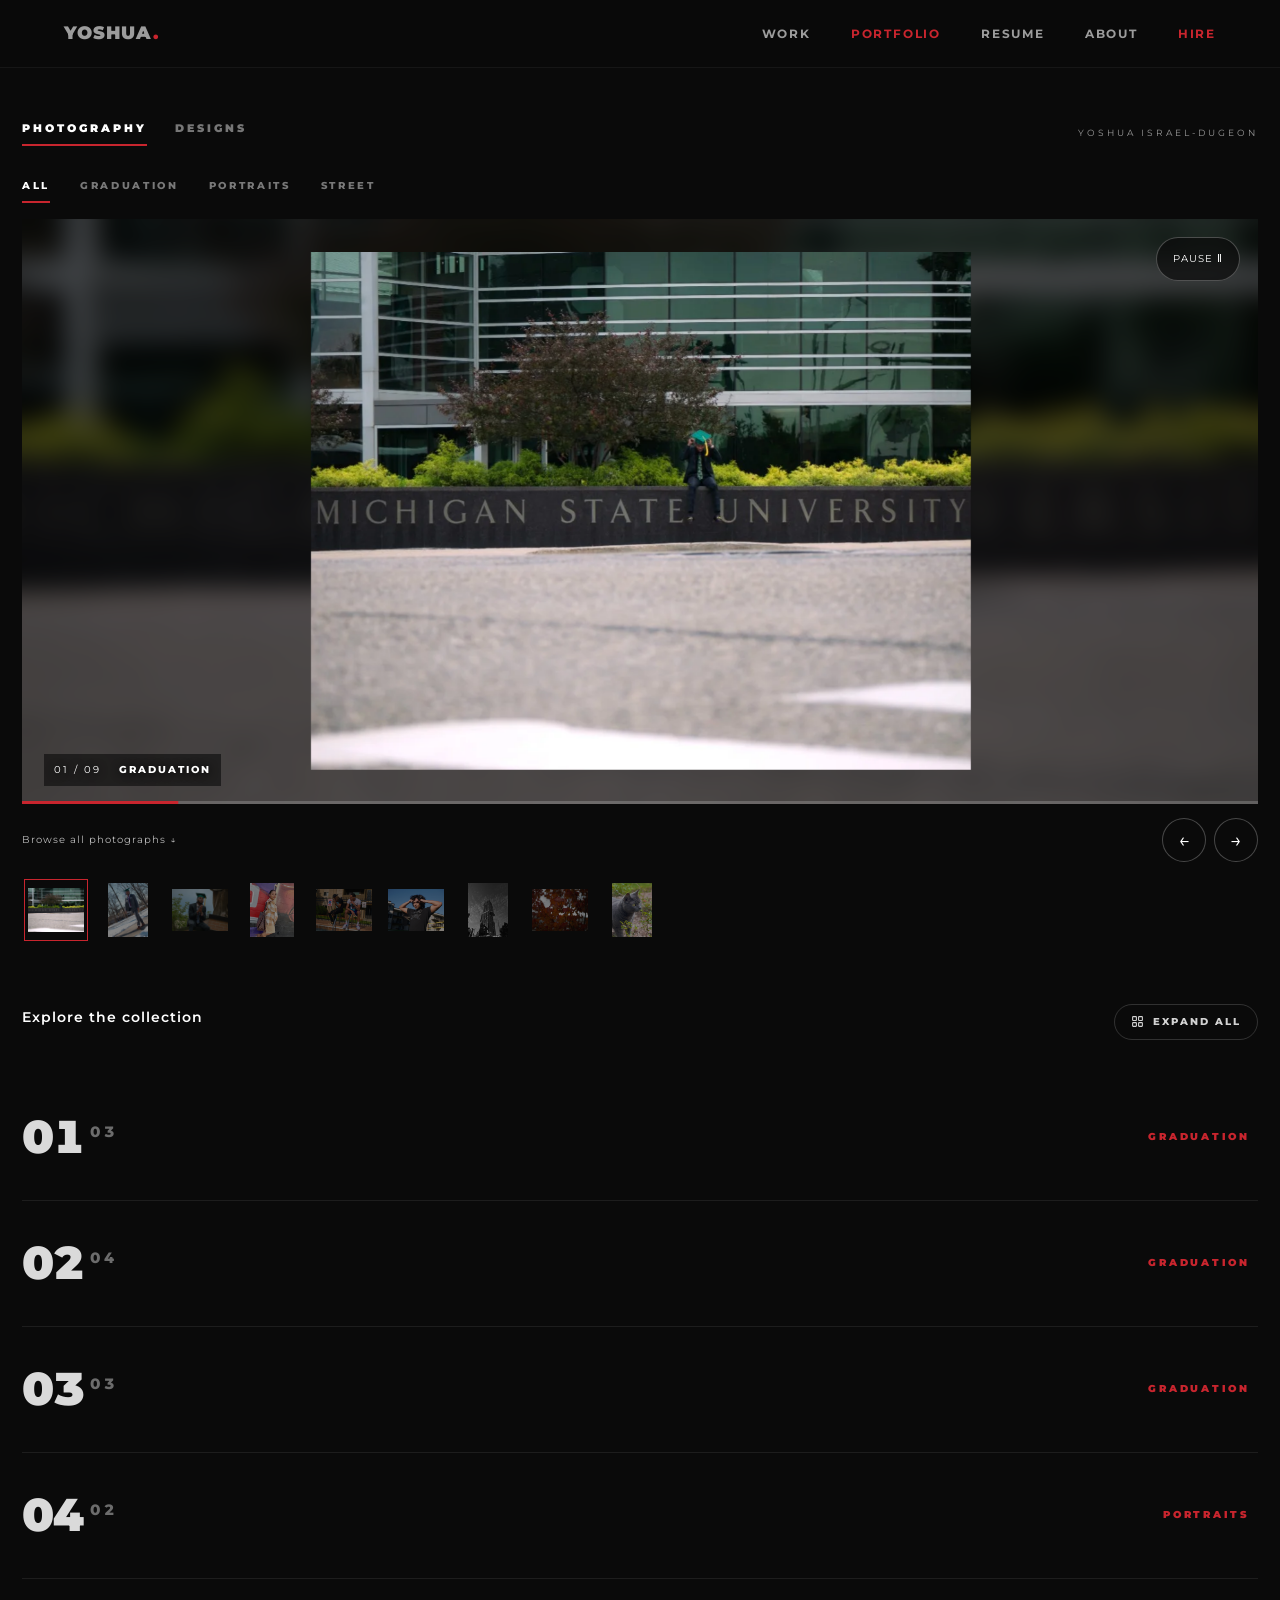
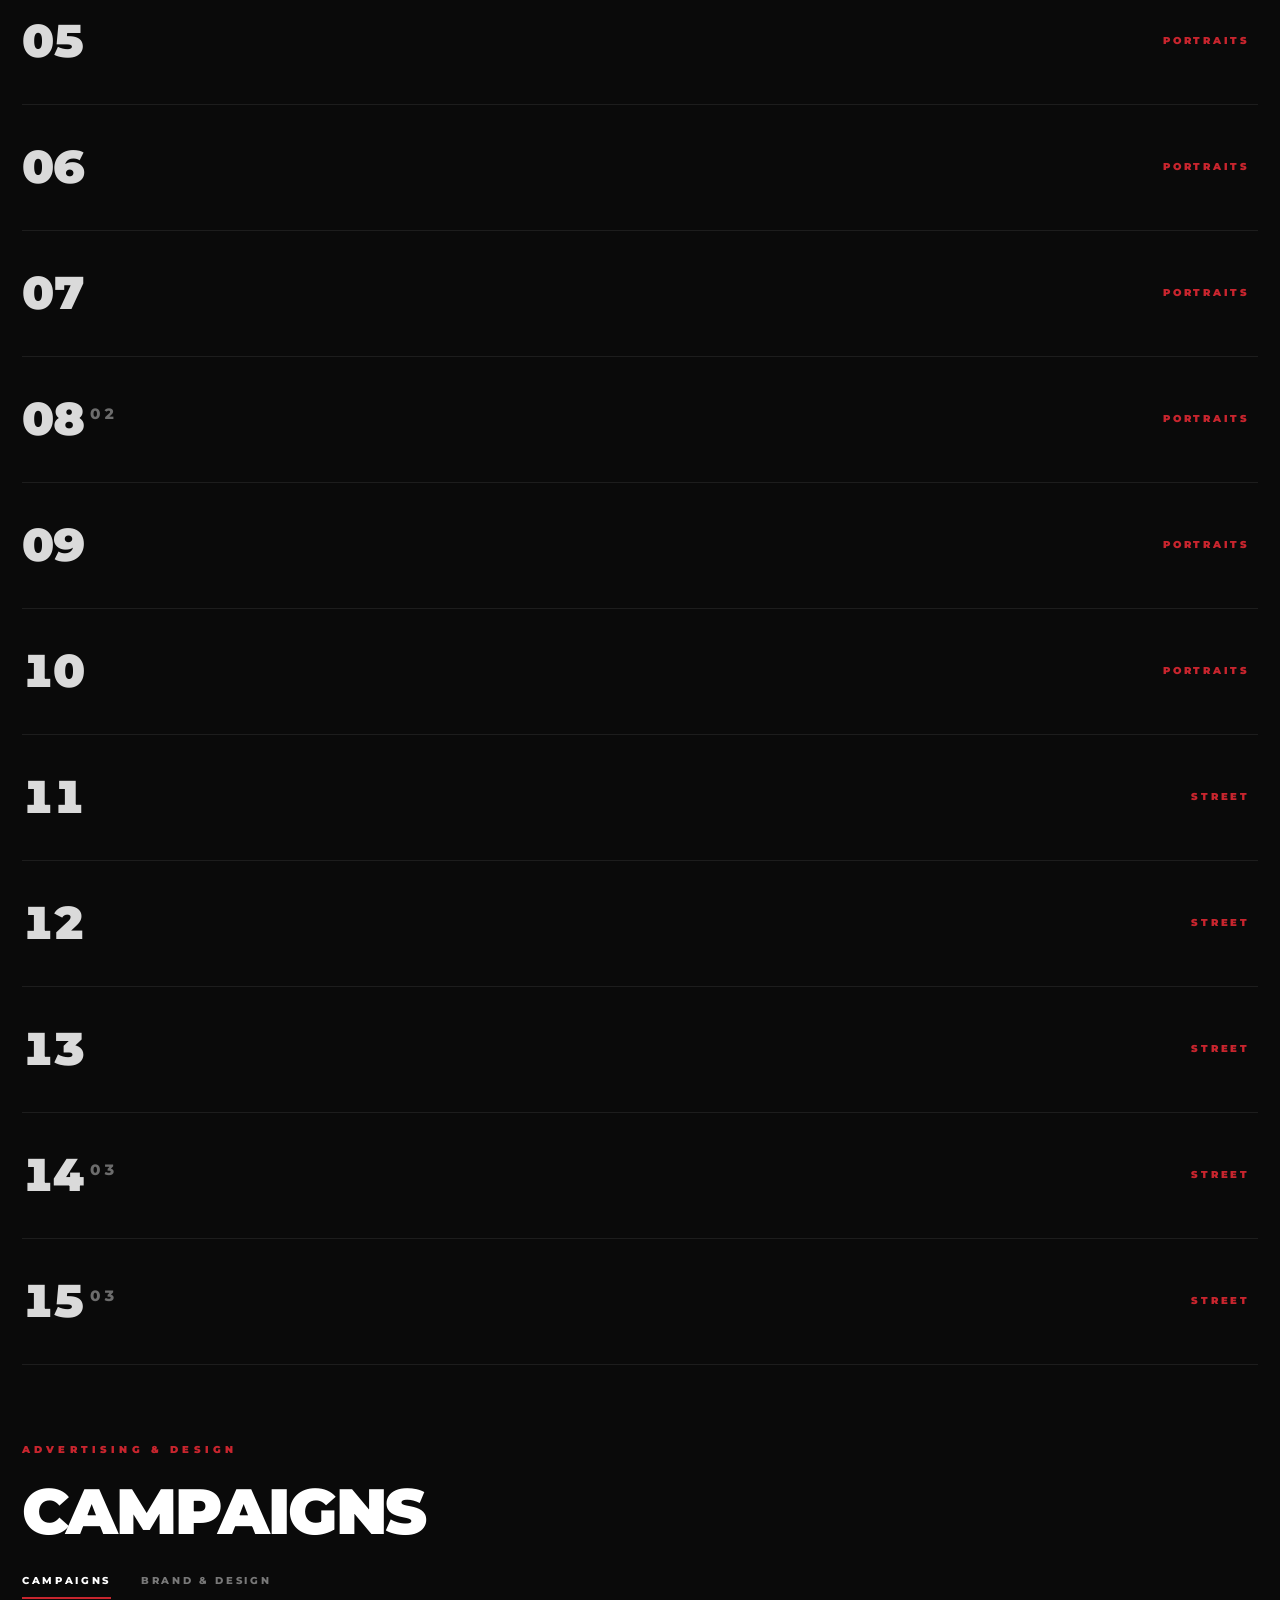
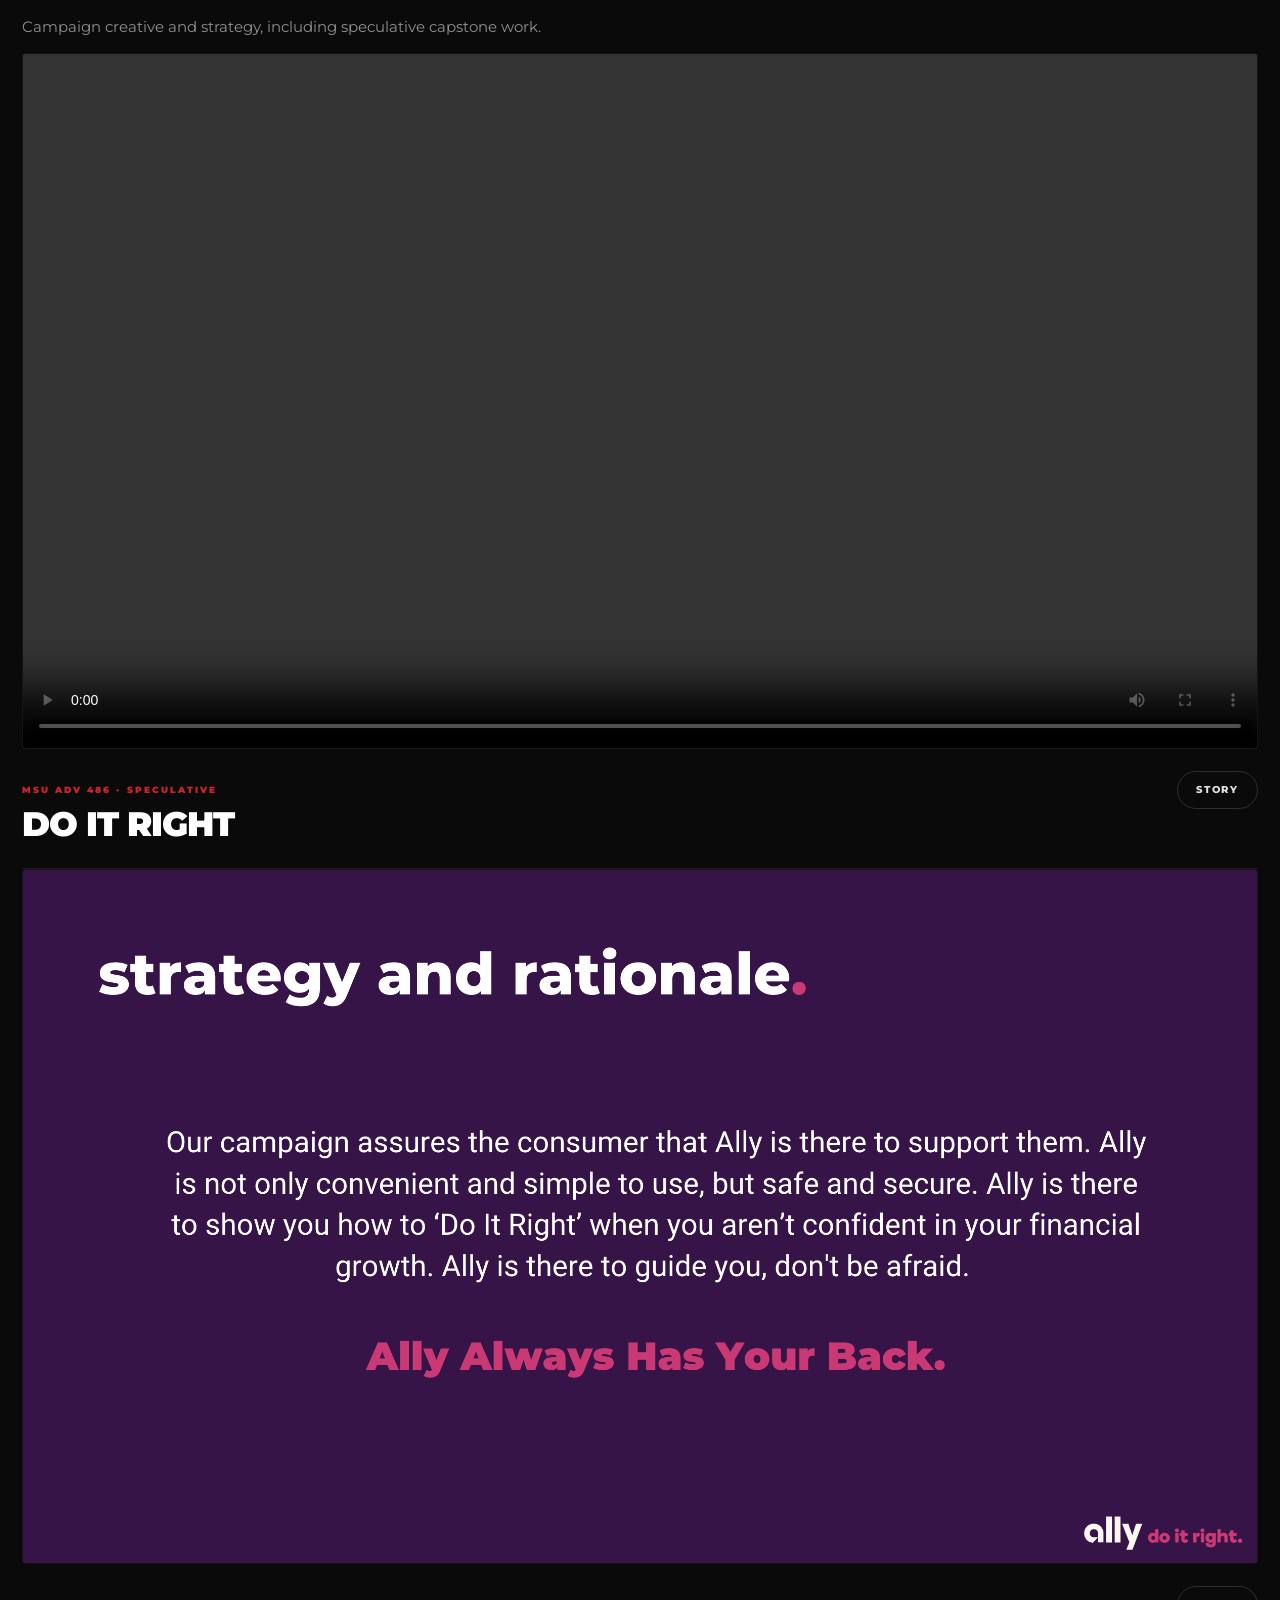
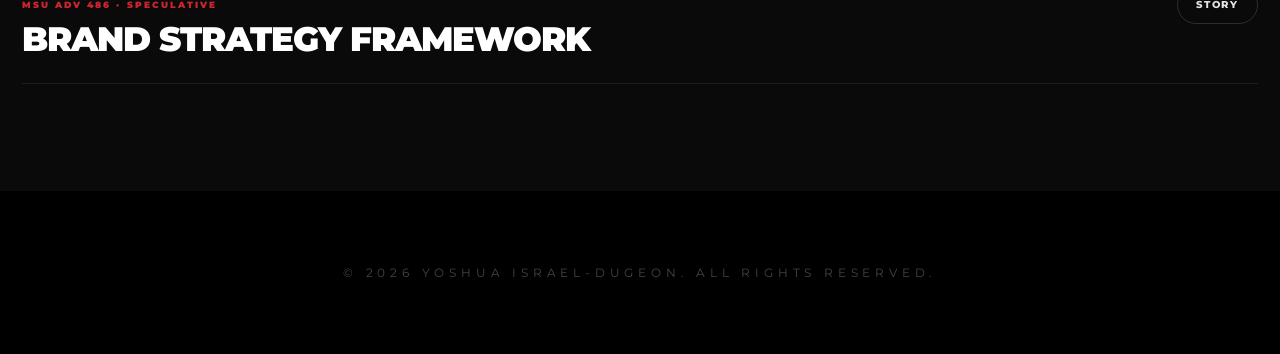
==== commit 76825961: "Add Designs category (Logos, Designs and Brochures) beside Photography Co-authored-by: yoshuaamikam " ====
--- a/portfolio.html
+++ b/portfolio.html
@@ -12,7 +12,7 @@
     <link href="https://fonts.googleapis.com/css2?family=Montserrat:wght@300;400;500;600;700;800;900&display=swap"
         rel="stylesheet">
     <link rel="stylesheet" href="./styles.css?v=f9af12e8">
-    <link rel="stylesheet" href="./portfolio.css?v=49f4c040">
+    <link rel="stylesheet" href="./portfolio.css?v=e3202b46">
 </head>
 
 <body>
@@ -31,12 +31,24 @@
     <main class="pf-page">
         <div class="sw-section sw-section--page" id="portfolioWork">
             <div class="sw-inner">
-                <h1 class="ph-heading">Photography <span>Yoshua Israel-Dugeon</span></h1>
-                <div class="sw-filters" id="pfFilters" role="tablist" aria-label="Category">
+                <h1 class="ph-sr">Portfolio</h1>
+                <div class="ph-heading">
+                    <div class="ph-groups" role="tablist" aria-label="Portfolio category">
+                        <button type="button" class="ph-group is-on" data-pf-group="photography" role="tab" aria-selected="true">Photography</button>
+                        <button type="button" class="ph-group" data-pf-group="designs" role="tab" aria-selected="false">Designs</button>
+                    </div>
+                    <span>Yoshua Israel-Dugeon</span>
+                </div>
+                <div class="sw-filters" id="pfFilters" data-pf-filters="photography" role="tablist" aria-label="Photography category">
                     <button type="button" class="sw-filter is-on" data-pf-filter="All" role="tab" aria-selected="true">All</button>
                     <button type="button" class="sw-filter" data-pf-filter="Graduation" role="tab" aria-selected="false">Graduation</button>
                     <button type="button" class="sw-filter" data-pf-filter="Portraits" role="tab" aria-selected="false">Portraits</button>
                     <button type="button" class="sw-filter" data-pf-filter="Street" role="tab" aria-selected="false">Street</button>
+                </div>
+                <div class="sw-filters" id="pfDesignFilters" data-pf-filters="designs" role="tablist" aria-label="Designs category" hidden>
+                    <button type="button" class="sw-filter is-on" data-pf-filter="All" role="tab" aria-selected="true">All</button>
+                    <button type="button" class="sw-filter" data-pf-filter="Logos" role="tab" aria-selected="false">Logos</button>
+                    <button type="button" class="sw-filter" data-pf-filter="Designs and Brochures" role="tab" aria-selected="false">Designs and Brochures</button>
                 </div>
                 <section id="photoHero" aria-label="Featured photography" aria-roledescription="carousel">
                     <div class="ph-stage" tabindex="0" aria-label="Photograph viewer. Click to show the next photograph, or use left and right arrow keys.">
@@ -153,13 +165,13 @@
             <div class="sw-lightbox-title" id="swLightboxTitle"></div>
             <div class="sw-lightbox-count" id="swLightboxCount" hidden></div>
         </div>
-        <div class="sw-lightbox-thumbs" id="swLightboxThumbs" hidden role="group" aria-label="Photos in this shoot"></div>
+        <div class="sw-lightbox-thumbs" id="swLightboxThumbs" hidden role="group" aria-label="Items in this project"></div>
         <button type="button" class="sw-lightbox-close" id="swLightboxClose" aria-label="Close full-screen photo">&#10005;</button>
     </div>
 
     <footer>&copy; <span id="year"></span> YOSHUA ISRAEL-DUGEON. ALL RIGHTS RESERVED.</footer>
 
-    <script src="./portfolio.js?v=24ef848f"></script>
+    <script src="./portfolio.js?v=f72dd0b2"></script>
     <script>
         document.getElementById('year').textContent = new Date().getFullYear();
     </script>
--- a/portfolio.css
+++ b/portfolio.css
@@ -774,6 +774,13 @@
 }
 .ph-heading{display:flex;justify-content:space-between;align-items:center;font-size:11px;letter-spacing:3px;text-transform:uppercase;margin:0 0 24px;color:#fff}
 .ph-heading span{color:#999;font-size:9px}
+.ph-sr{position:absolute;width:1px;height:1px;overflow:hidden;clip-path:inset(50%);white-space:nowrap}
+.ph-groups{display:flex;flex-wrap:wrap;gap:6px 28px}
+.ph-group{background:none;border:0;border-bottom:2px solid transparent;padding:0 0 6px;cursor:pointer;font:inherit;font-weight:900;letter-spacing:inherit;text-transform:uppercase;color:#777;transition:color .3s ease,border-color .3s ease}
+.ph-group:hover{color:#bbb}
+.ph-group.is-on{color:#fff;border-bottom-color:#c8252e}
+.ph-group:focus-visible{outline:2px solid #c8252e;outline-offset:3px}
+@media(max-width:600px){.ph-group{min-height:44px;padding-bottom:0}}
 #photoHero{margin-bottom:48px}
 #photoHero [hidden]{display:none!important}
 .ph-stage{position:relative;isolation:isolate;height:clamp(360px,65vh,680px);overflow:hidden;background:#151515;touch-action:pan-y;perspective:1100px;cursor:pointer}
@@ -799,8 +806,9 @@
 .ph-gallery-title{font-size:14px;letter-spacing:1px;font-weight:600}
 .ph-status{position:absolute;width:1px;height:1px;overflow:hidden;clip-path:inset(50%)}
 @media(max-width:600px) {
-    #pfFilters{flex-wrap:nowrap;gap:16px;margin:12px 0 16px}
-    #pfFilters .sw-filter{font-size:9px;letter-spacing:1px;min-height:44px}
+    #pfFilters,#pfDesignFilters{flex-wrap:nowrap;gap:16px;margin:12px 0 16px}
+    #pfDesignFilters{flex-wrap:wrap;gap:0 16px}
+    #pfFilters .sw-filter,#pfDesignFilters .sw-filter{font-size:9px;letter-spacing:1px;min-height:44px}
     .ph-stage{height:480px;height:60svh;min-height:330px;max-height:560px}
     .ph-meta{left:10px;bottom:12px;font-size:9px;gap:10px}
     .ph-heading span{display:none}
@@ -1047,3 +1055,32 @@
     border-radius: 2px;
     pointer-events: none;
 }
+
+/* Designs: artwork is shown whole (object-fit: contain), never cropped to a tile or row. */
+.sw-row-photo.is-contain > div {
+    box-sizing: border-box;
+    padding: 16px;
+    background-size: contain;
+    background-origin: content-box;
+    background-repeat: no-repeat;
+}
+.sw-row-photo.is-contain::after {
+    display: none;
+}
+.sw-tile.is-contain img {
+    box-sizing: border-box;
+    padding: 6px 6px 34px;
+    object-fit: contain;
+}
+.sw-tile.is-contain:hover img {
+    transform: none;
+}
+.pf-thumb-m.is-contain img {
+    object-fit: contain;
+}
+.sw-lightbox .sw-lightbox-thumb.is-contain img {
+    object-fit: contain;
+}
+#pfDesignFilters .sw-filter {
+    max-width: 100%;
+}
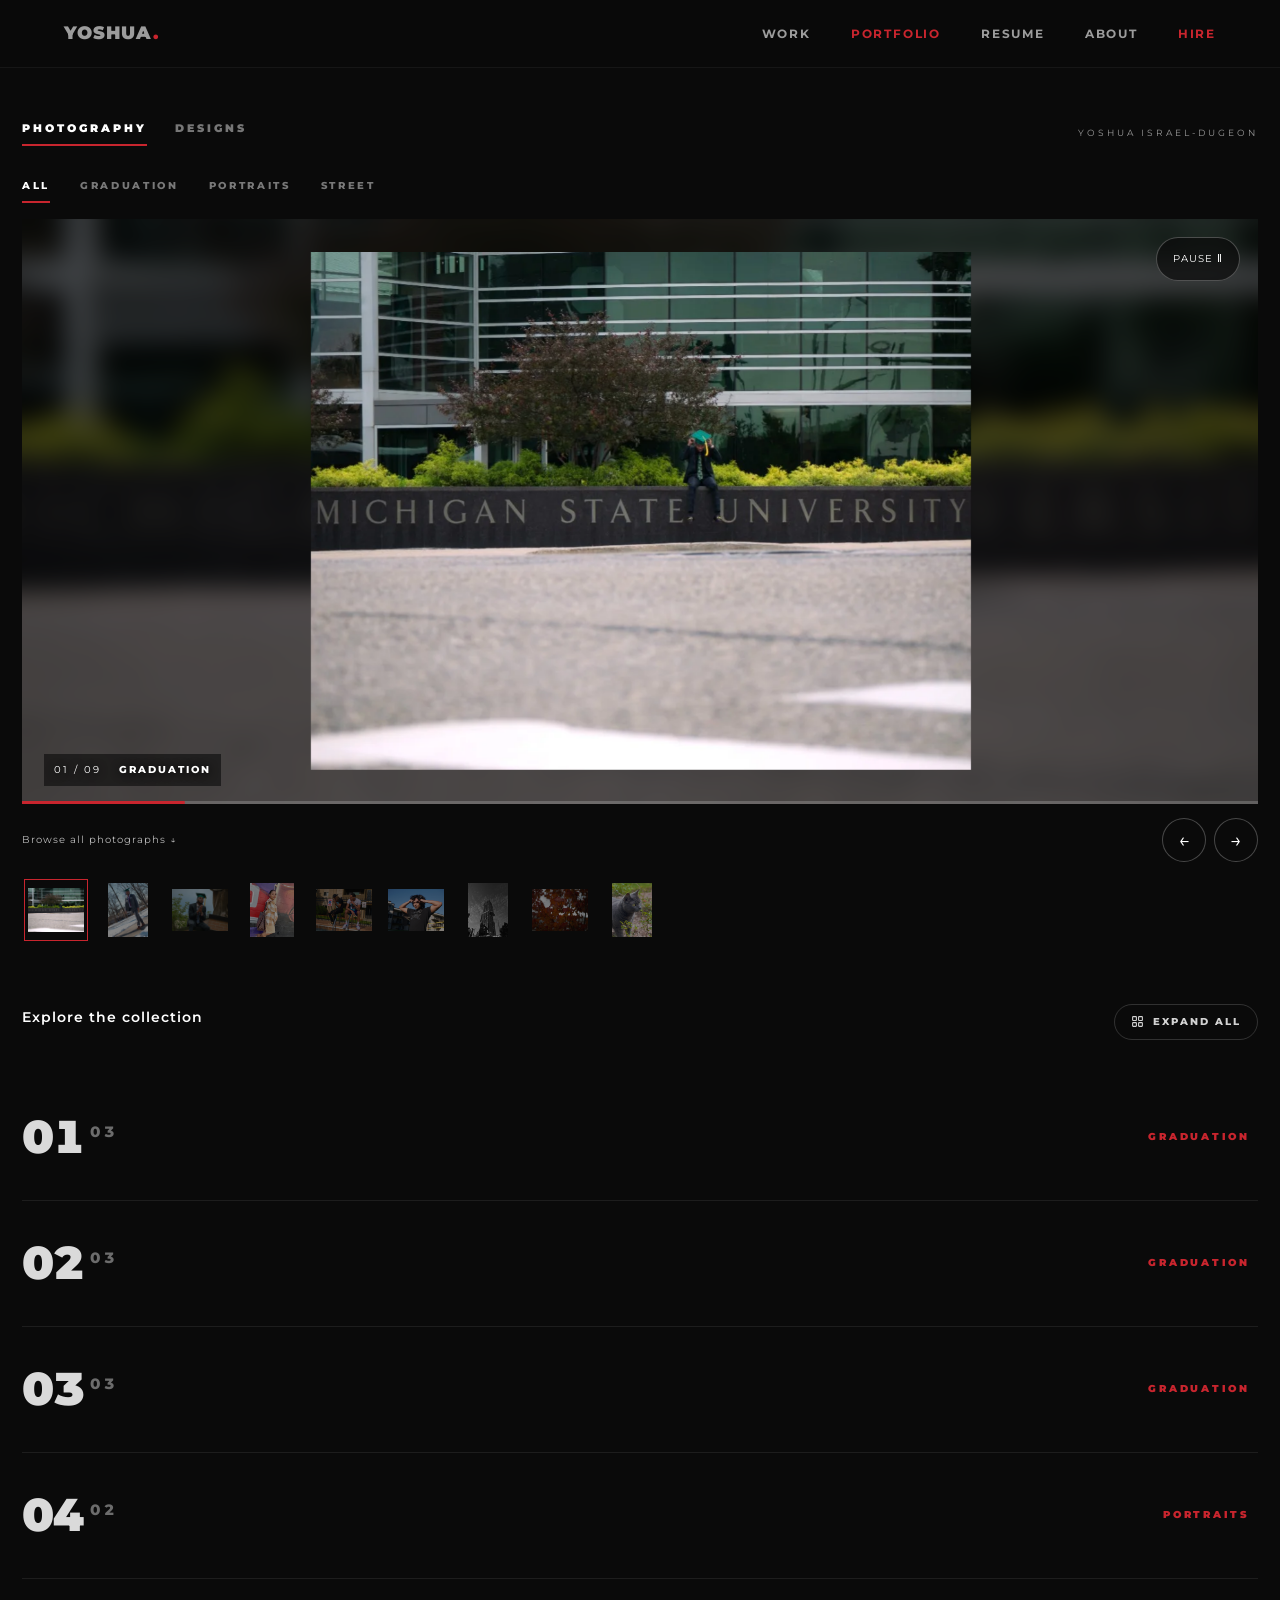
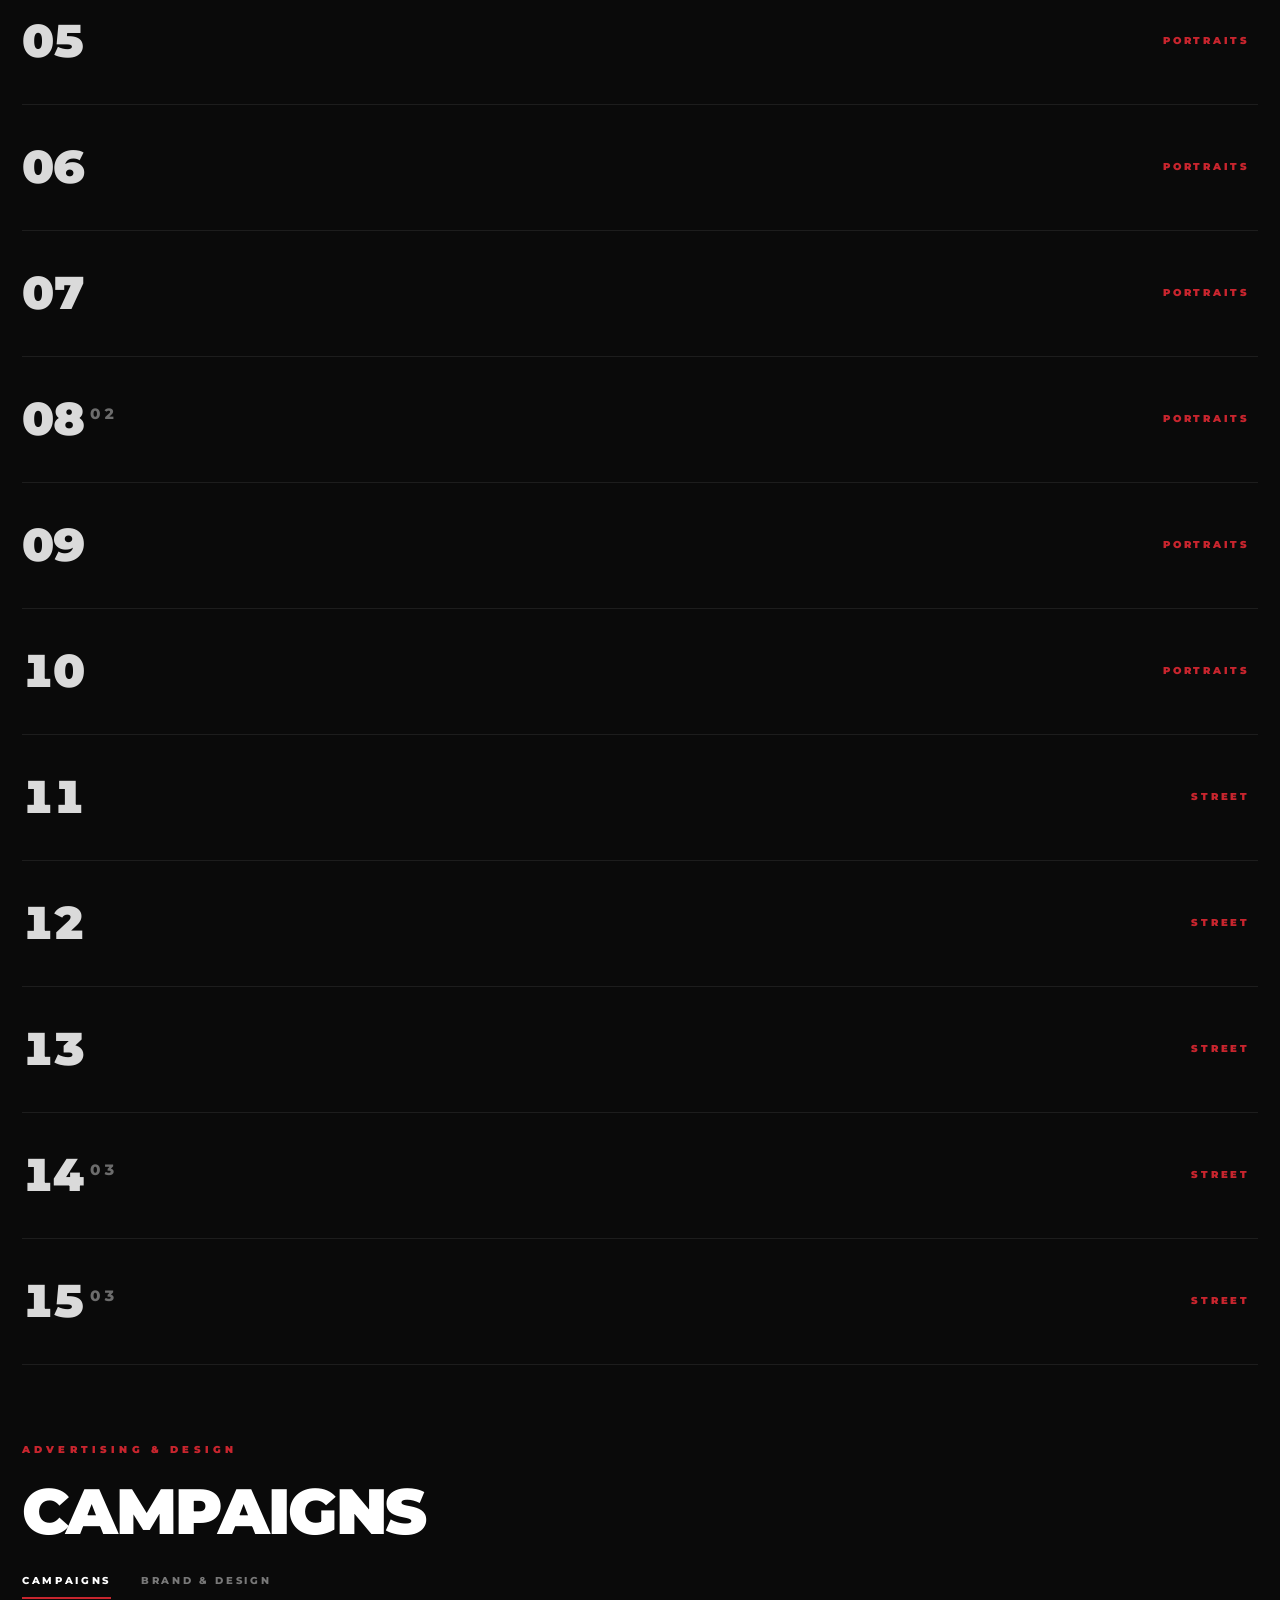
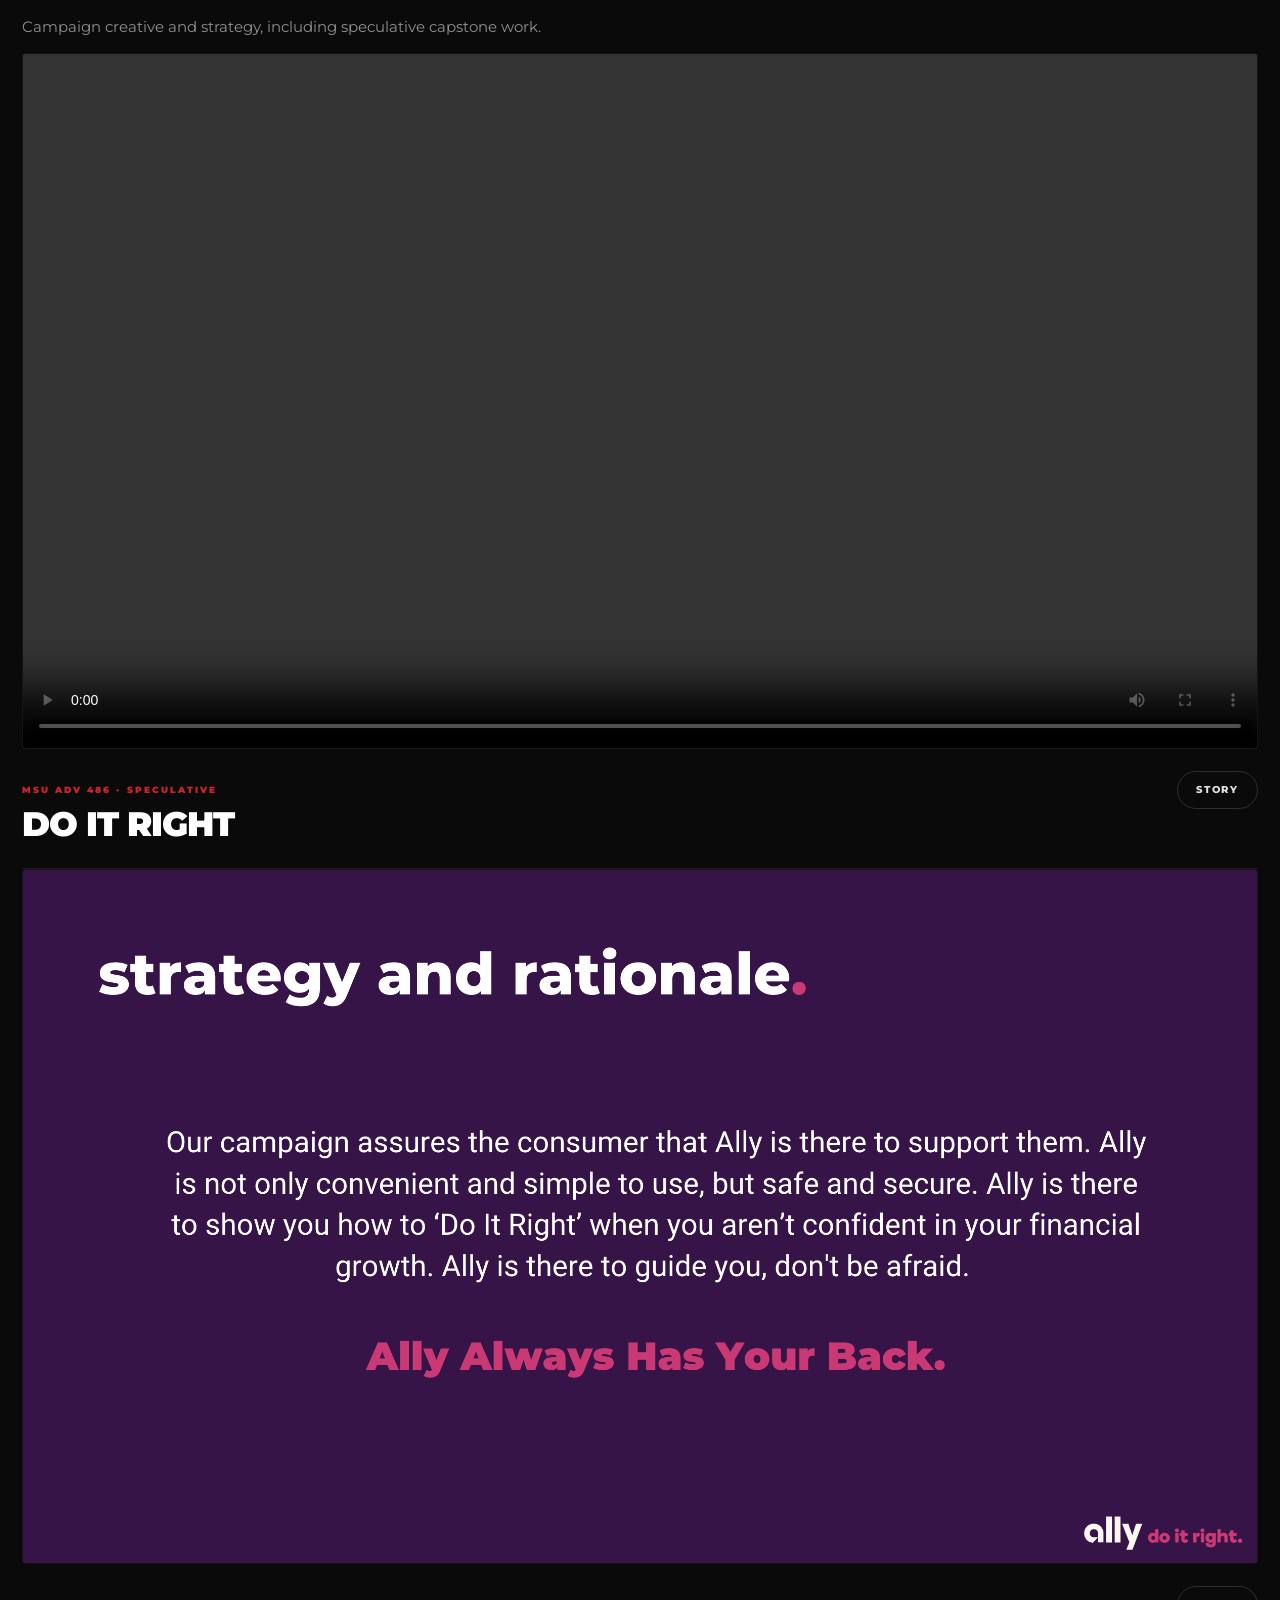
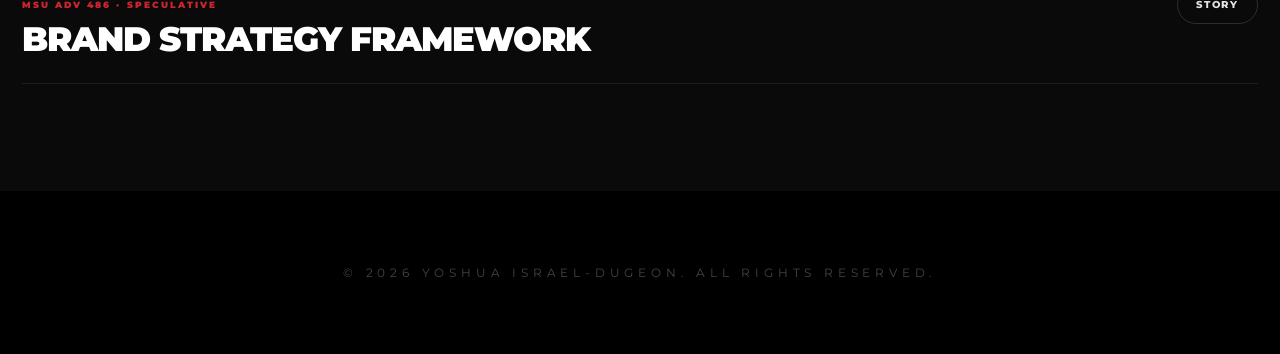
==== commit 6eb11b26: "Remove Class Act graduation photo (IMG_0139) from portfolio and shoot group" ====
--- a/portfolio.html
+++ b/portfolio.html
@@ -171,7 +171,7 @@
 
     <footer>&copy; <span id="year"></span> YOSHUA ISRAEL-DUGEON. ALL RIGHTS RESERVED.</footer>
 
-    <script src="./portfolio.js?v=f72dd0b2"></script>
+    <script src="./portfolio.js?v=4860b0e8"></script>
     <script>
         document.getElementById('year').textContent = new Date().getFullYear();
     </script>
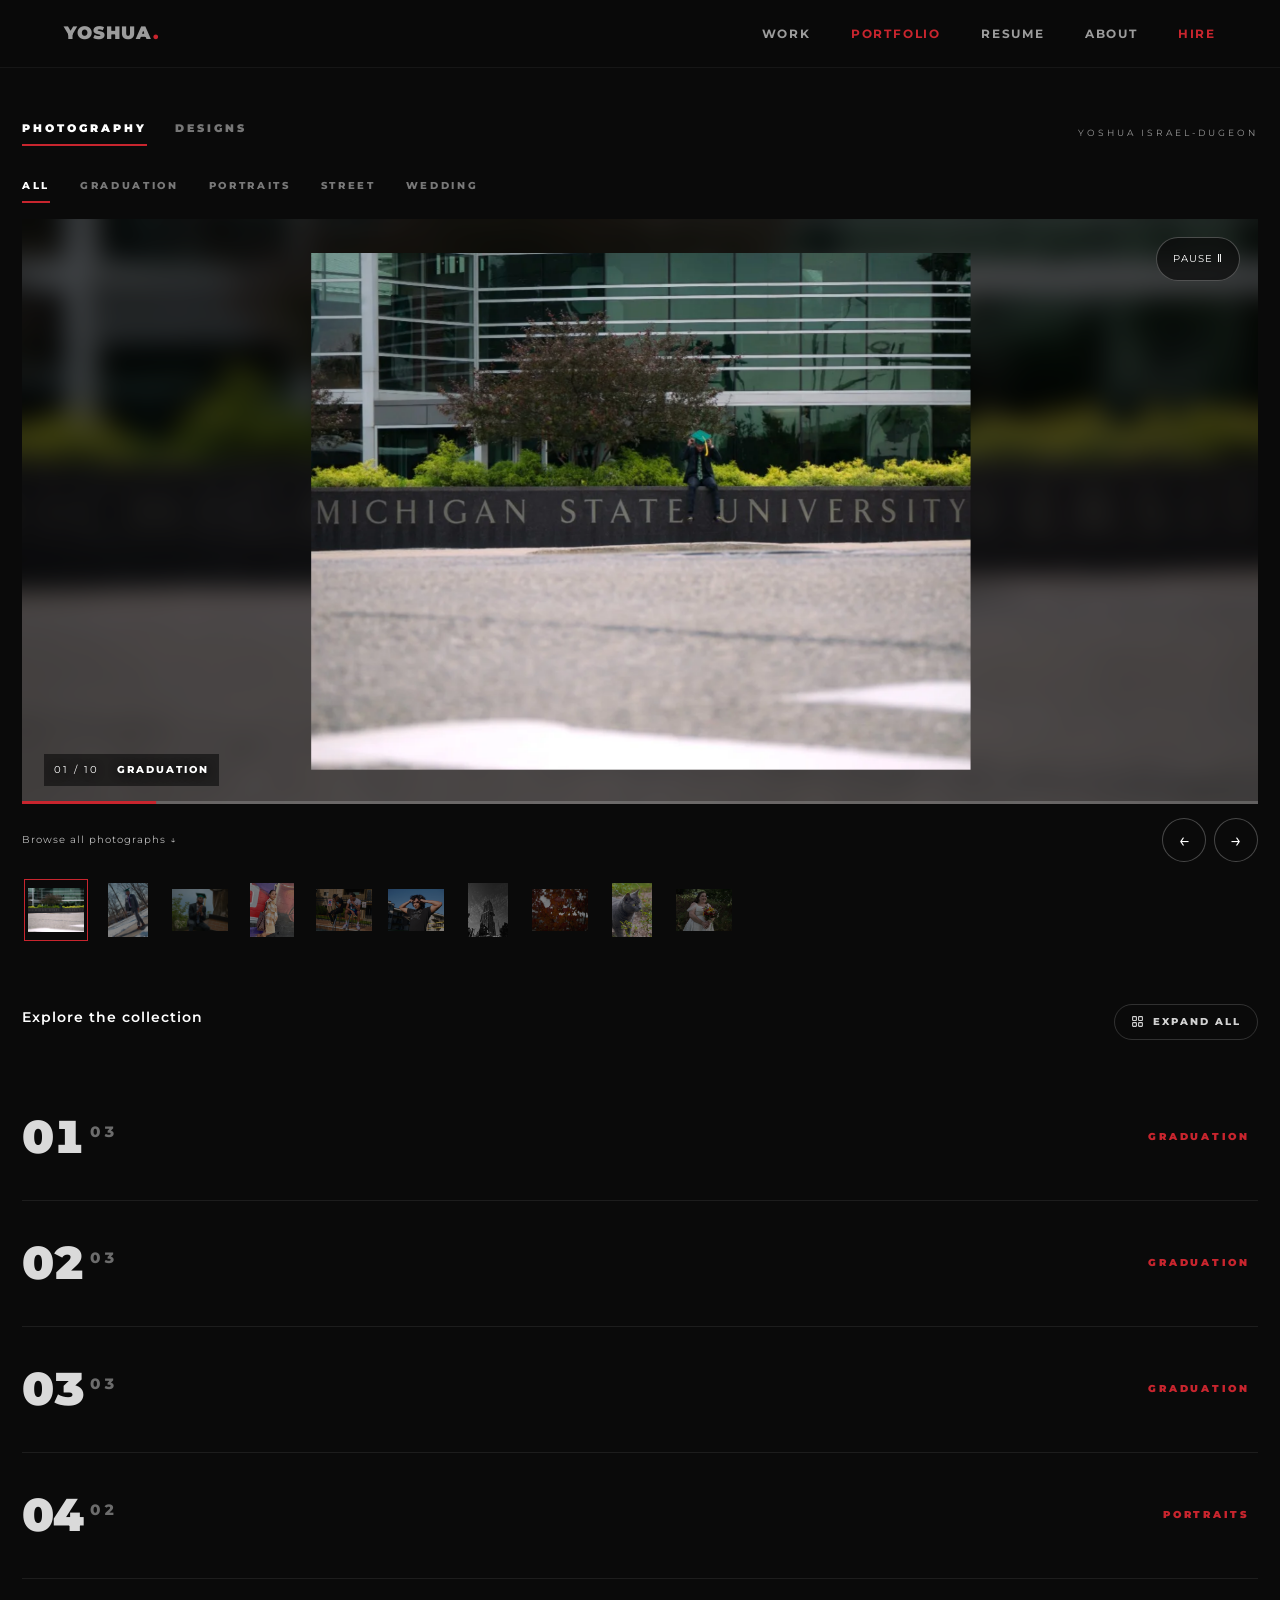
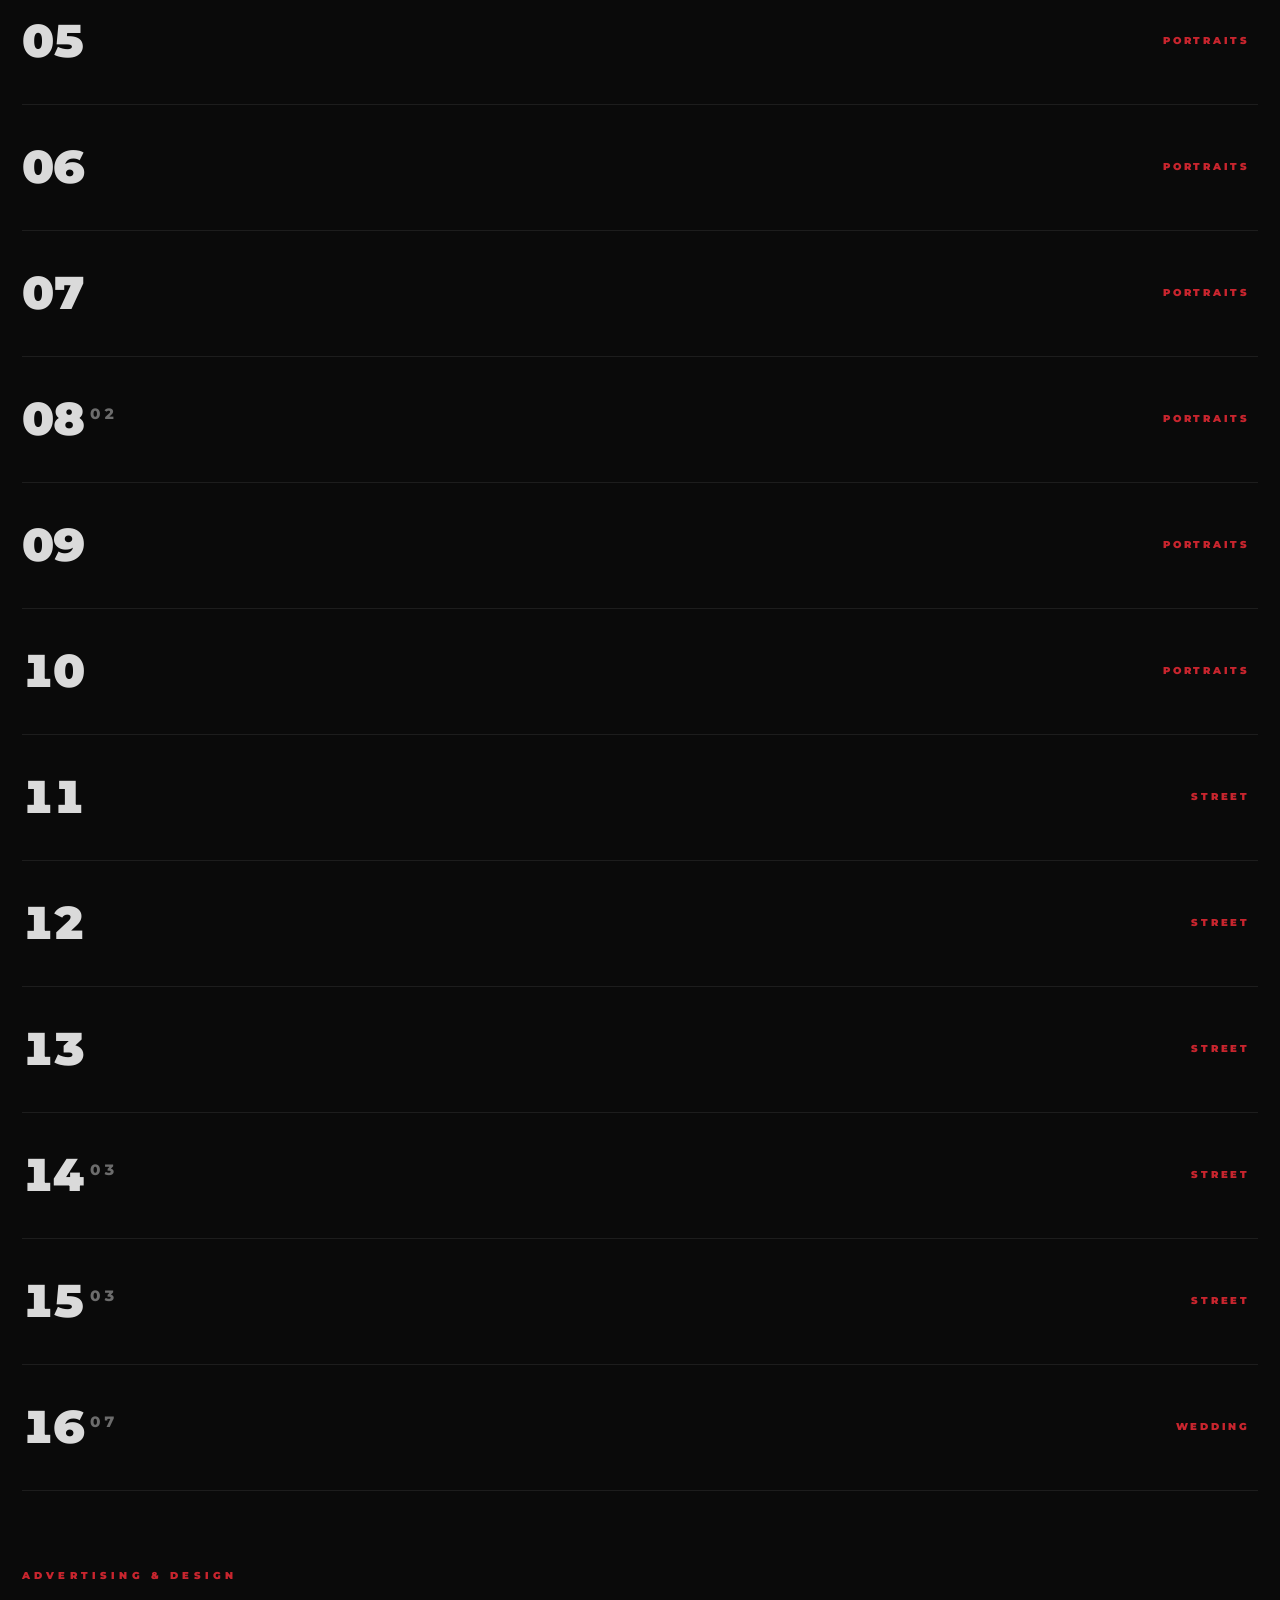
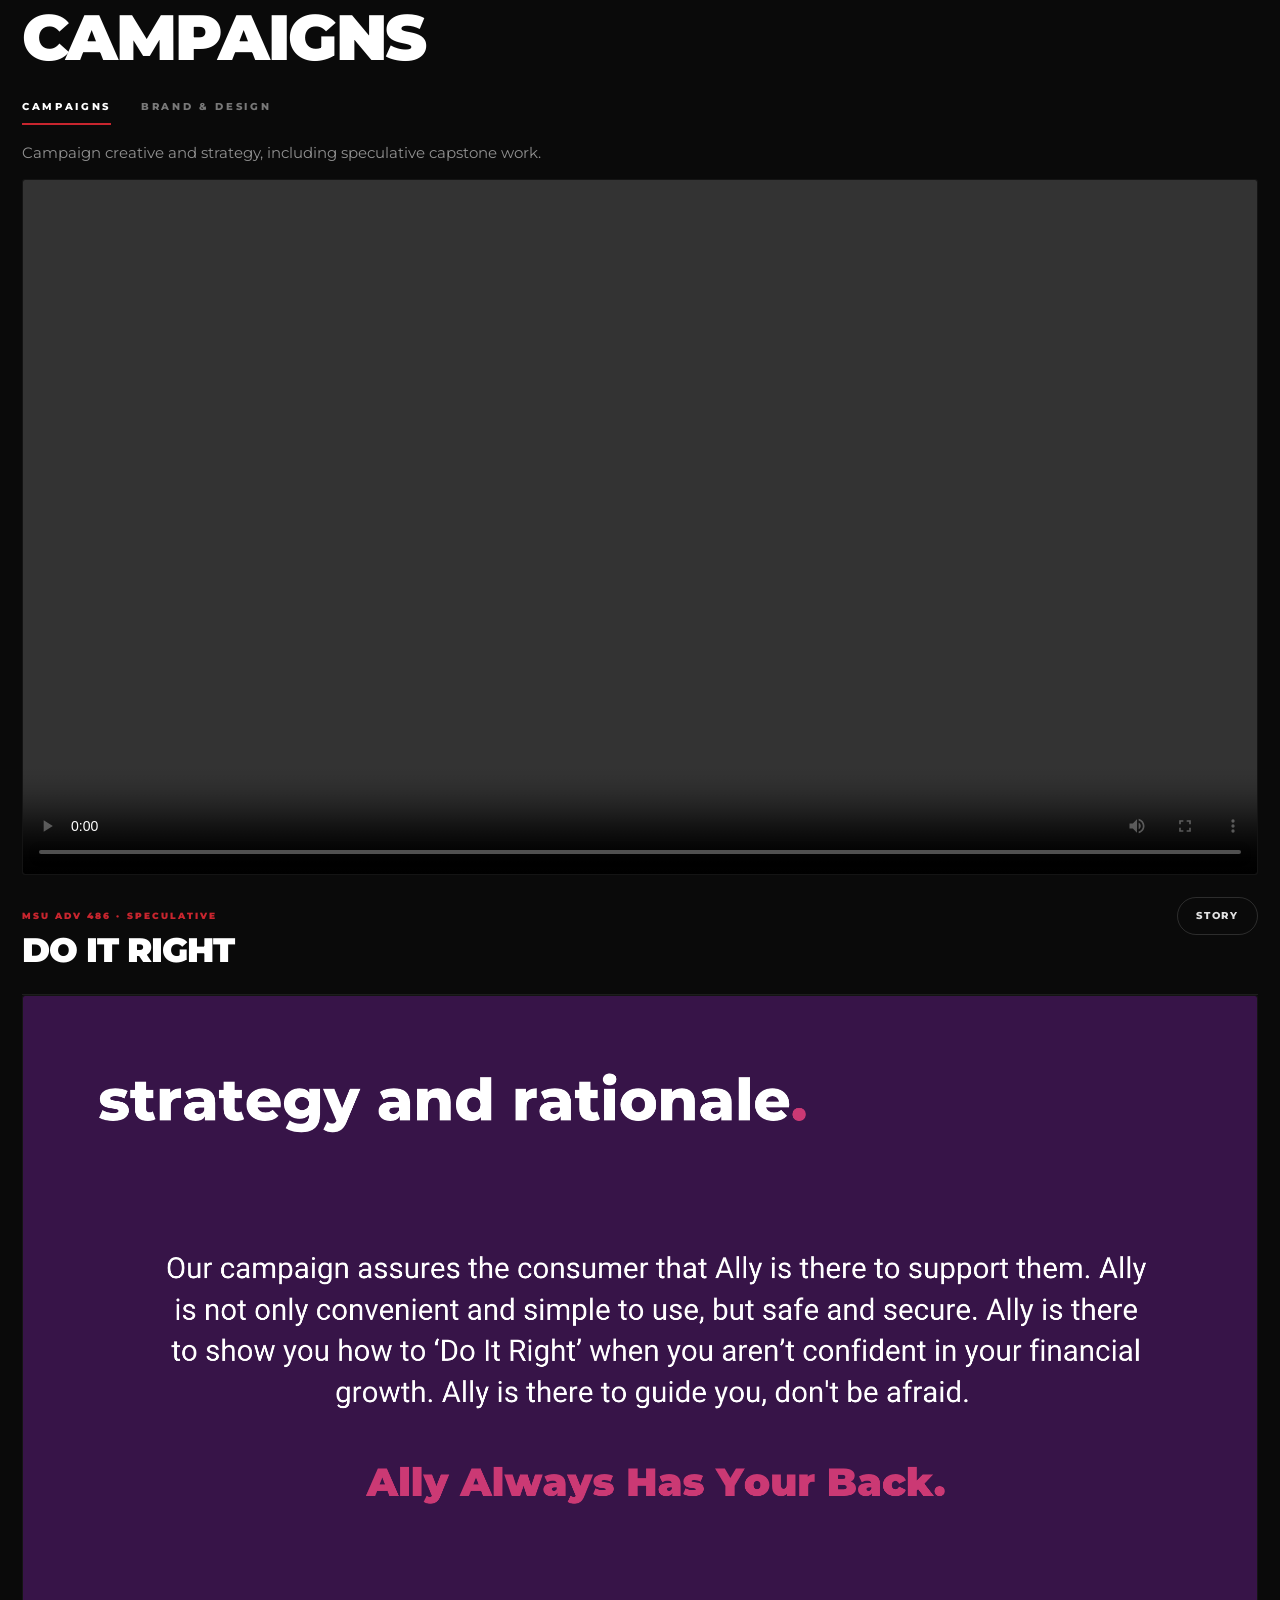
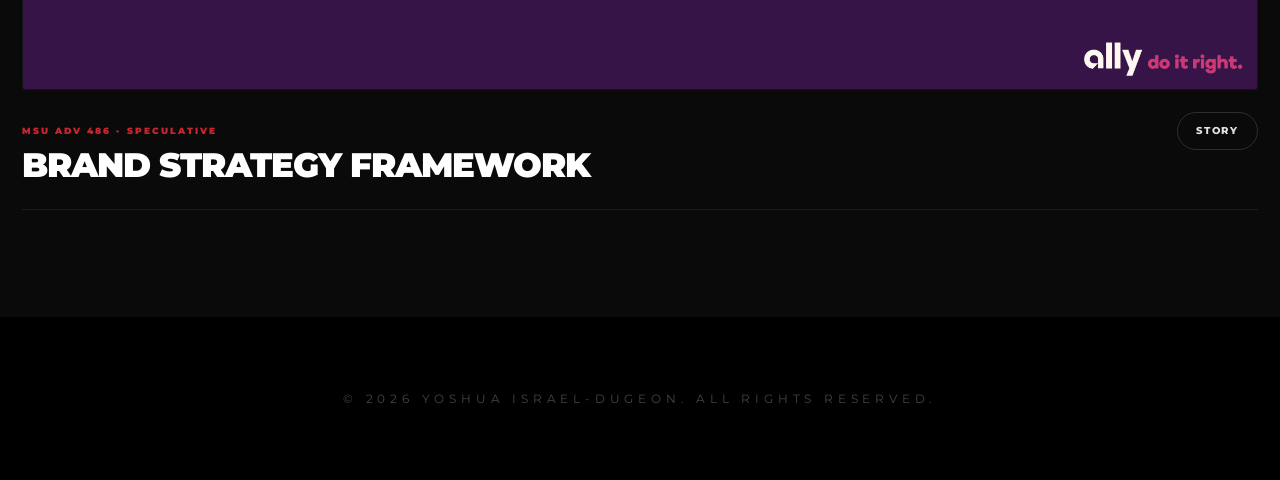
==== commit 986af0f3: "Portfolio: add Wedding category with Averi's Wedding shoot (7 photos)" ====
--- a/portfolio.html
+++ b/portfolio.html
@@ -44,6 +44,7 @@
                     <button type="button" class="sw-filter" data-pf-filter="Graduation" role="tab" aria-selected="false">Graduation</button>
                     <button type="button" class="sw-filter" data-pf-filter="Portraits" role="tab" aria-selected="false">Portraits</button>
                     <button type="button" class="sw-filter" data-pf-filter="Street" role="tab" aria-selected="false">Street</button>
+                    <button type="button" class="sw-filter" data-pf-filter="Wedding" role="tab" aria-selected="false">Wedding</button>
                 </div>
                 <div class="sw-filters" id="pfDesignFilters" data-pf-filters="designs" role="tablist" aria-label="Designs category" hidden>
                     <button type="button" class="sw-filter is-on" data-pf-filter="All" role="tab" aria-selected="true">All</button>
@@ -171,7 +172,7 @@
 
     <footer>&copy; <span id="year"></span> YOSHUA ISRAEL-DUGEON. ALL RIGHTS RESERVED.</footer>
 
-    <script src="./portfolio.js?v=4860b0e8"></script>
+    <script src="./portfolio.js?v=81e85180"></script>
     <script>
         document.getElementById('year').textContent = new Date().getFullYear();
     </script>
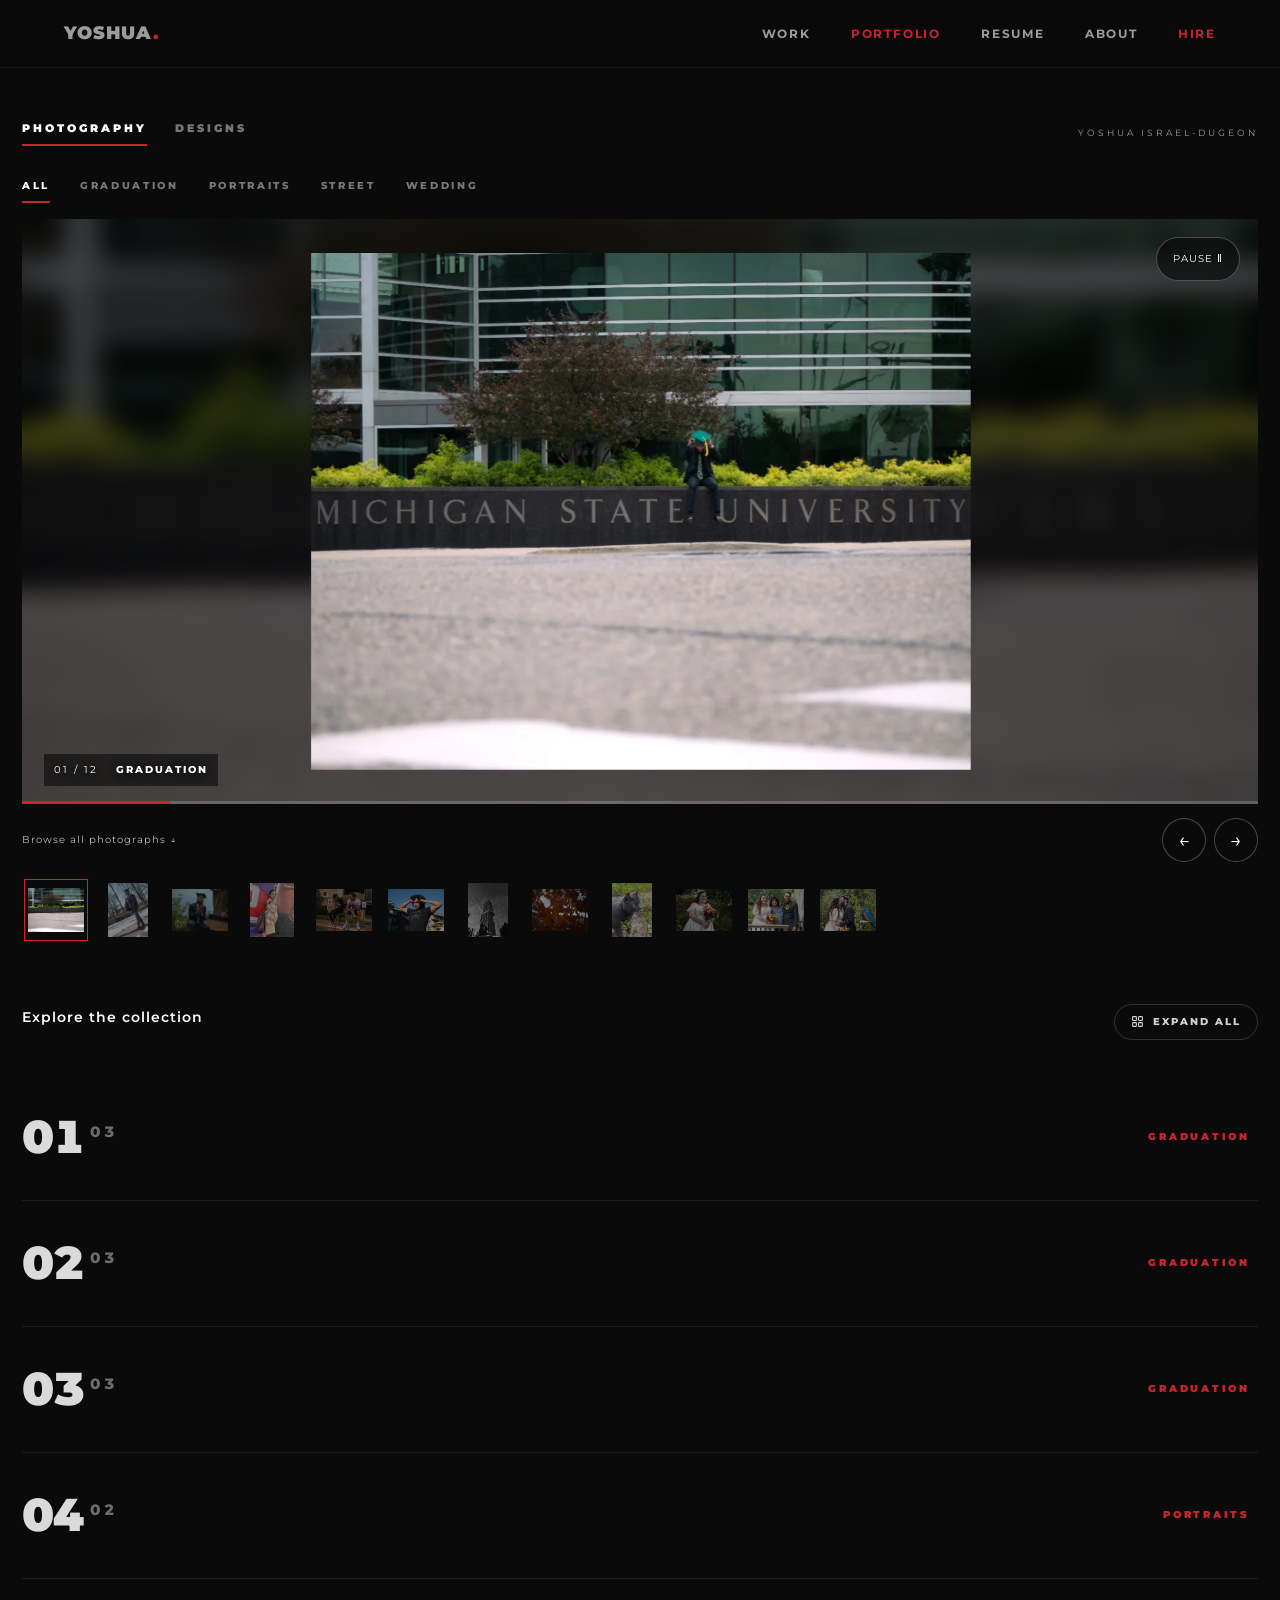
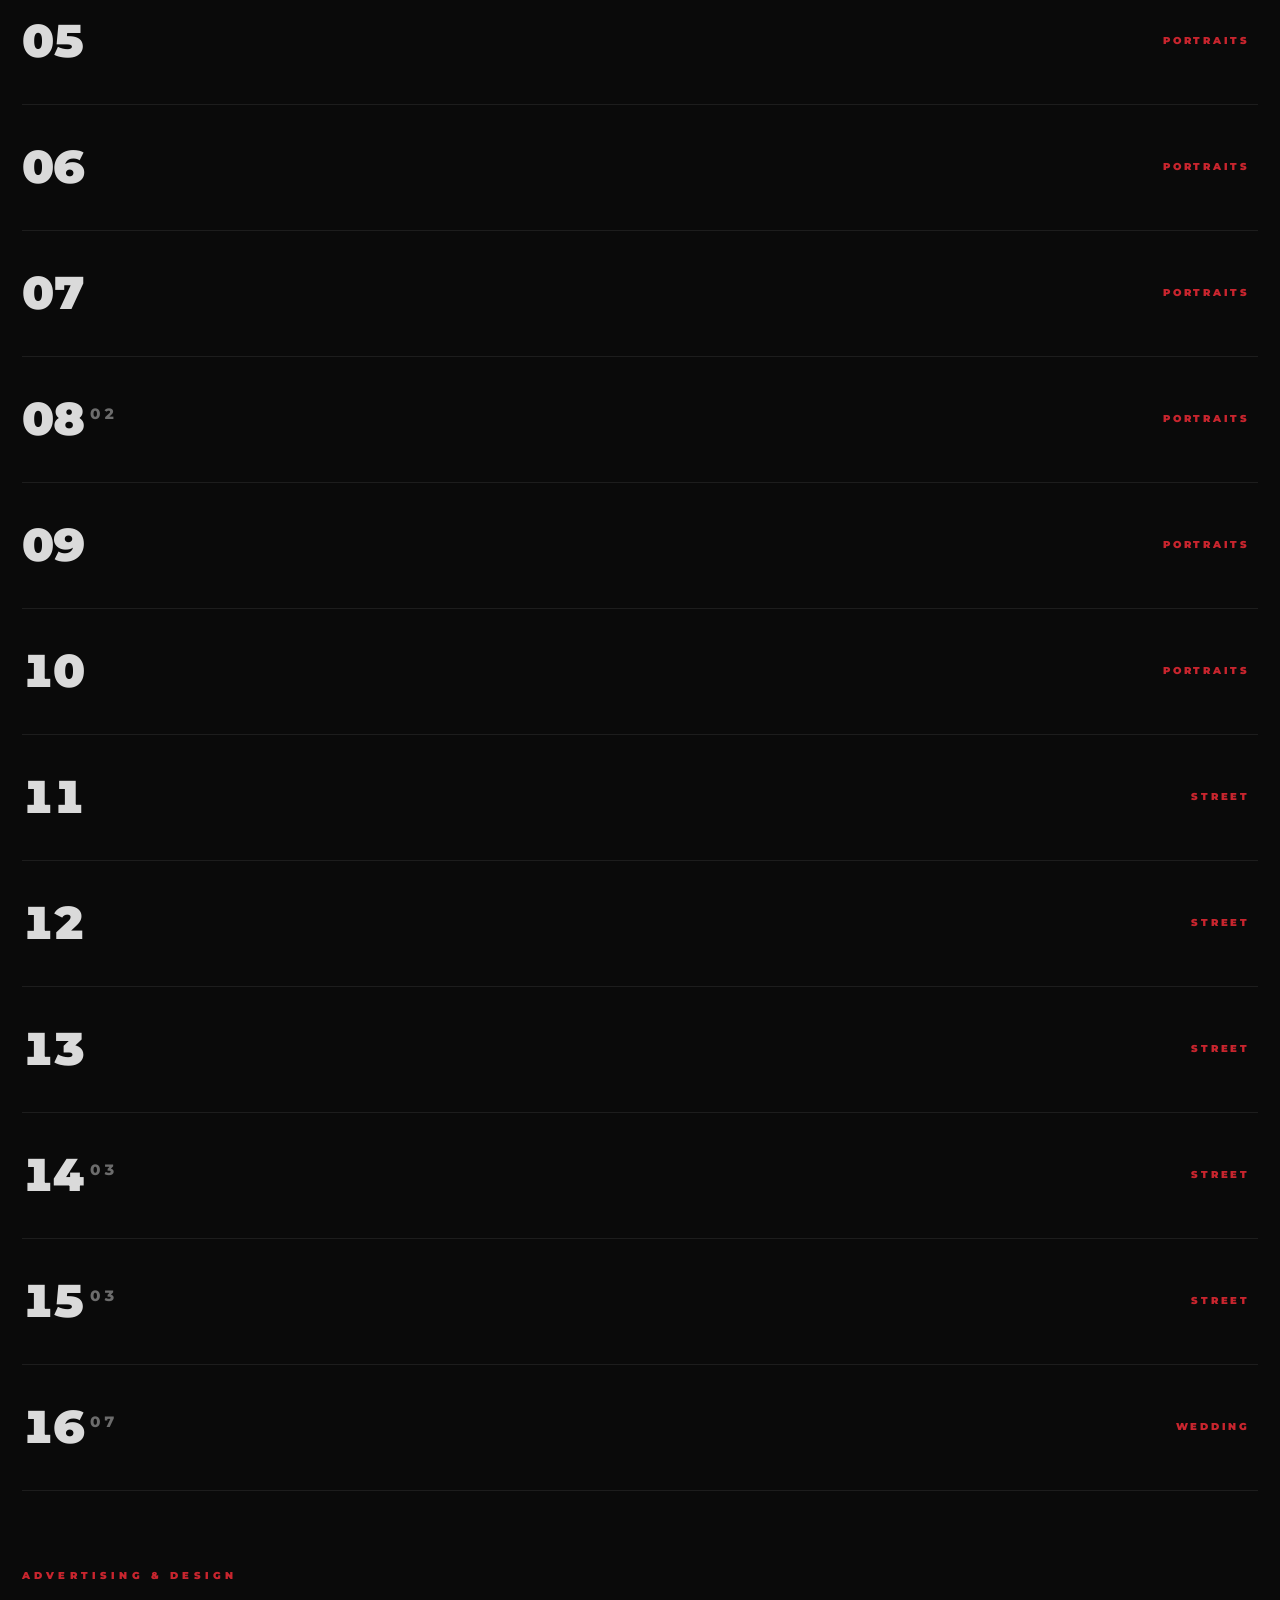
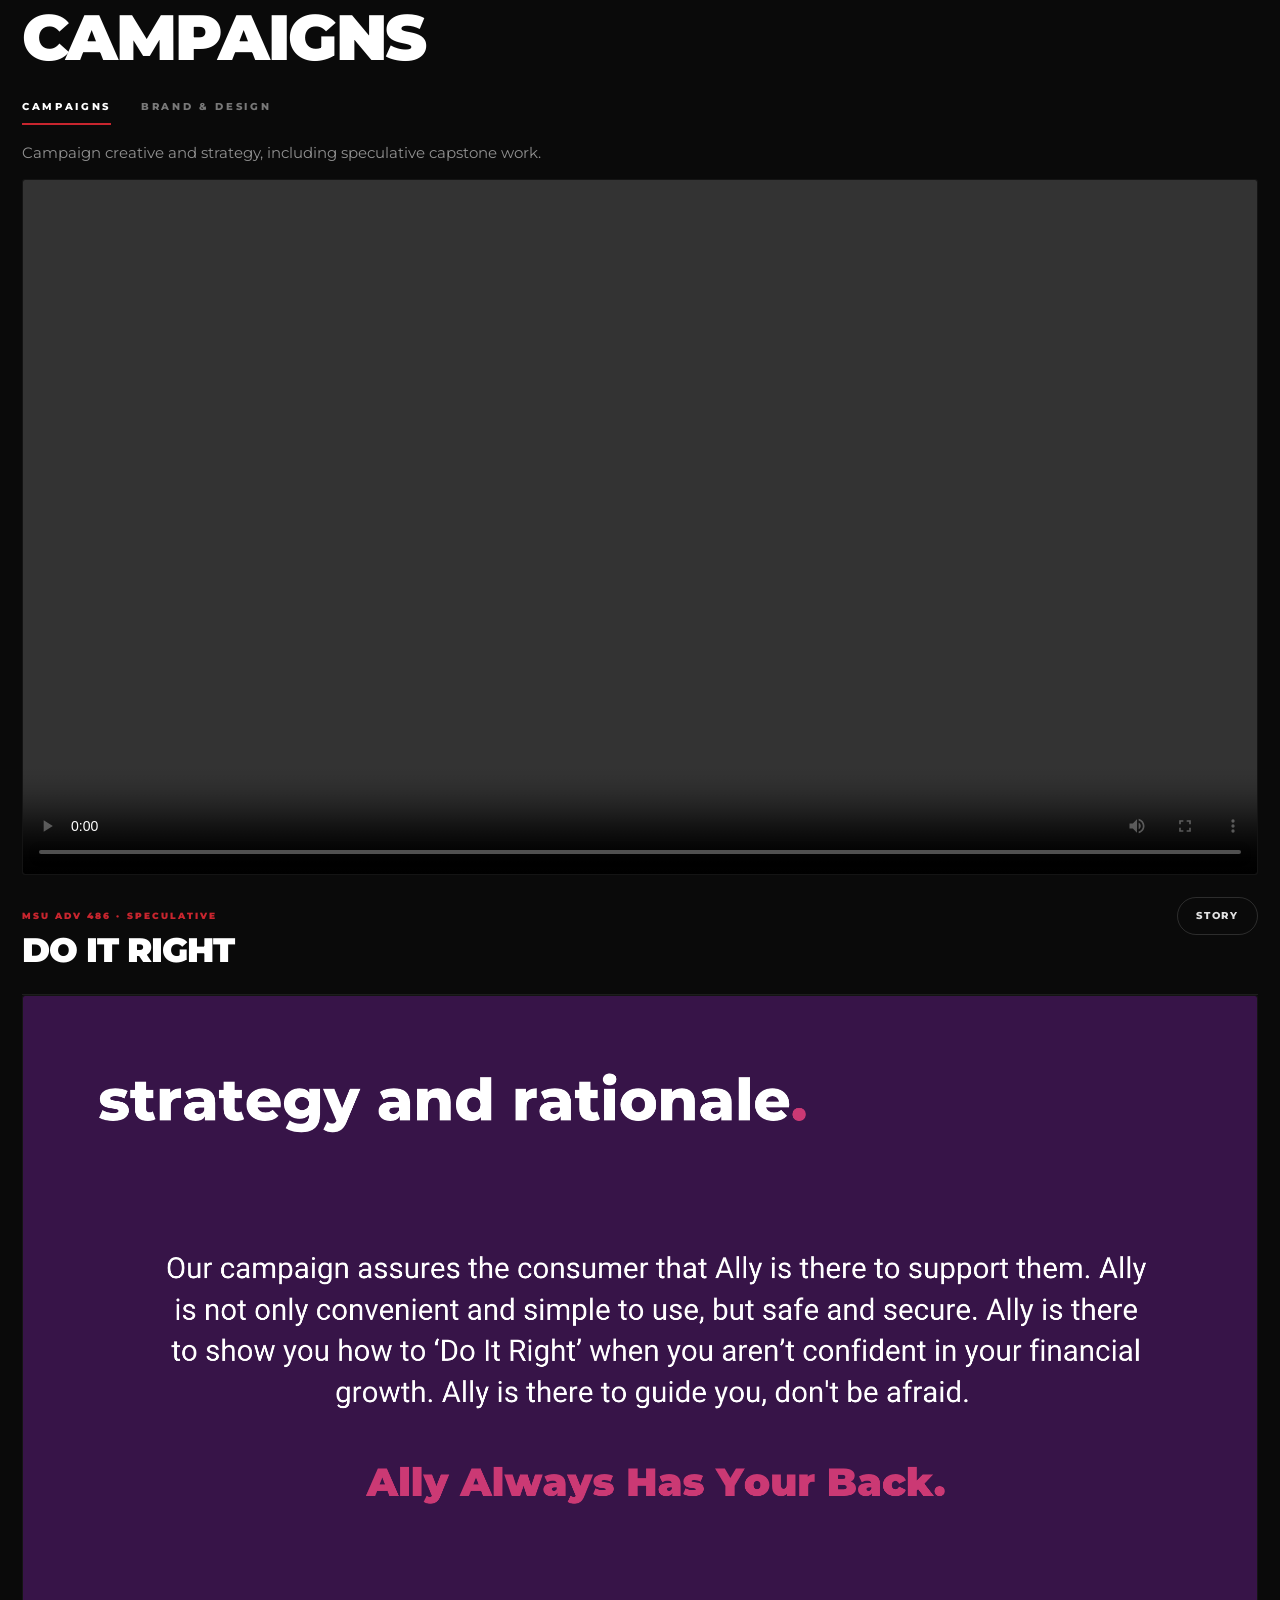
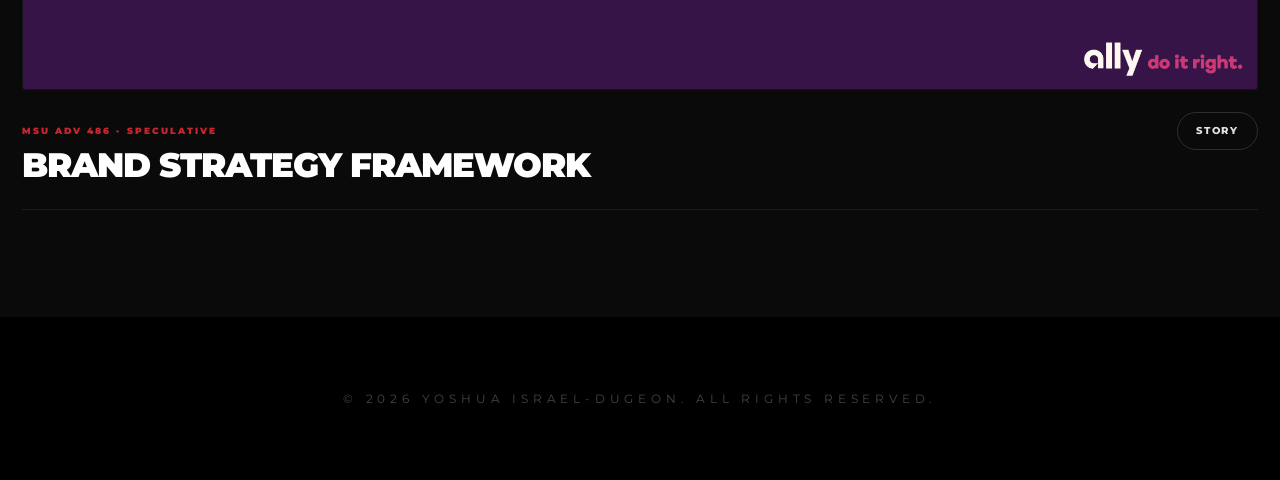
==== commit 247db93e: "Hero: add Averi's Wedding photos 2 and 4 (Wedding hero shows 3)" ====
--- a/portfolio.html
+++ b/portfolio.html
@@ -172,7 +172,7 @@
 
     <footer>&copy; <span id="year"></span> YOSHUA ISRAEL-DUGEON. ALL RIGHTS RESERVED.</footer>
 
-    <script src="./portfolio.js?v=81e85180"></script>
+    <script src="./portfolio.js?v=1b0c128e"></script>
     <script>
         document.getElementById('year').textContent = new Date().getFullYear();
     </script>
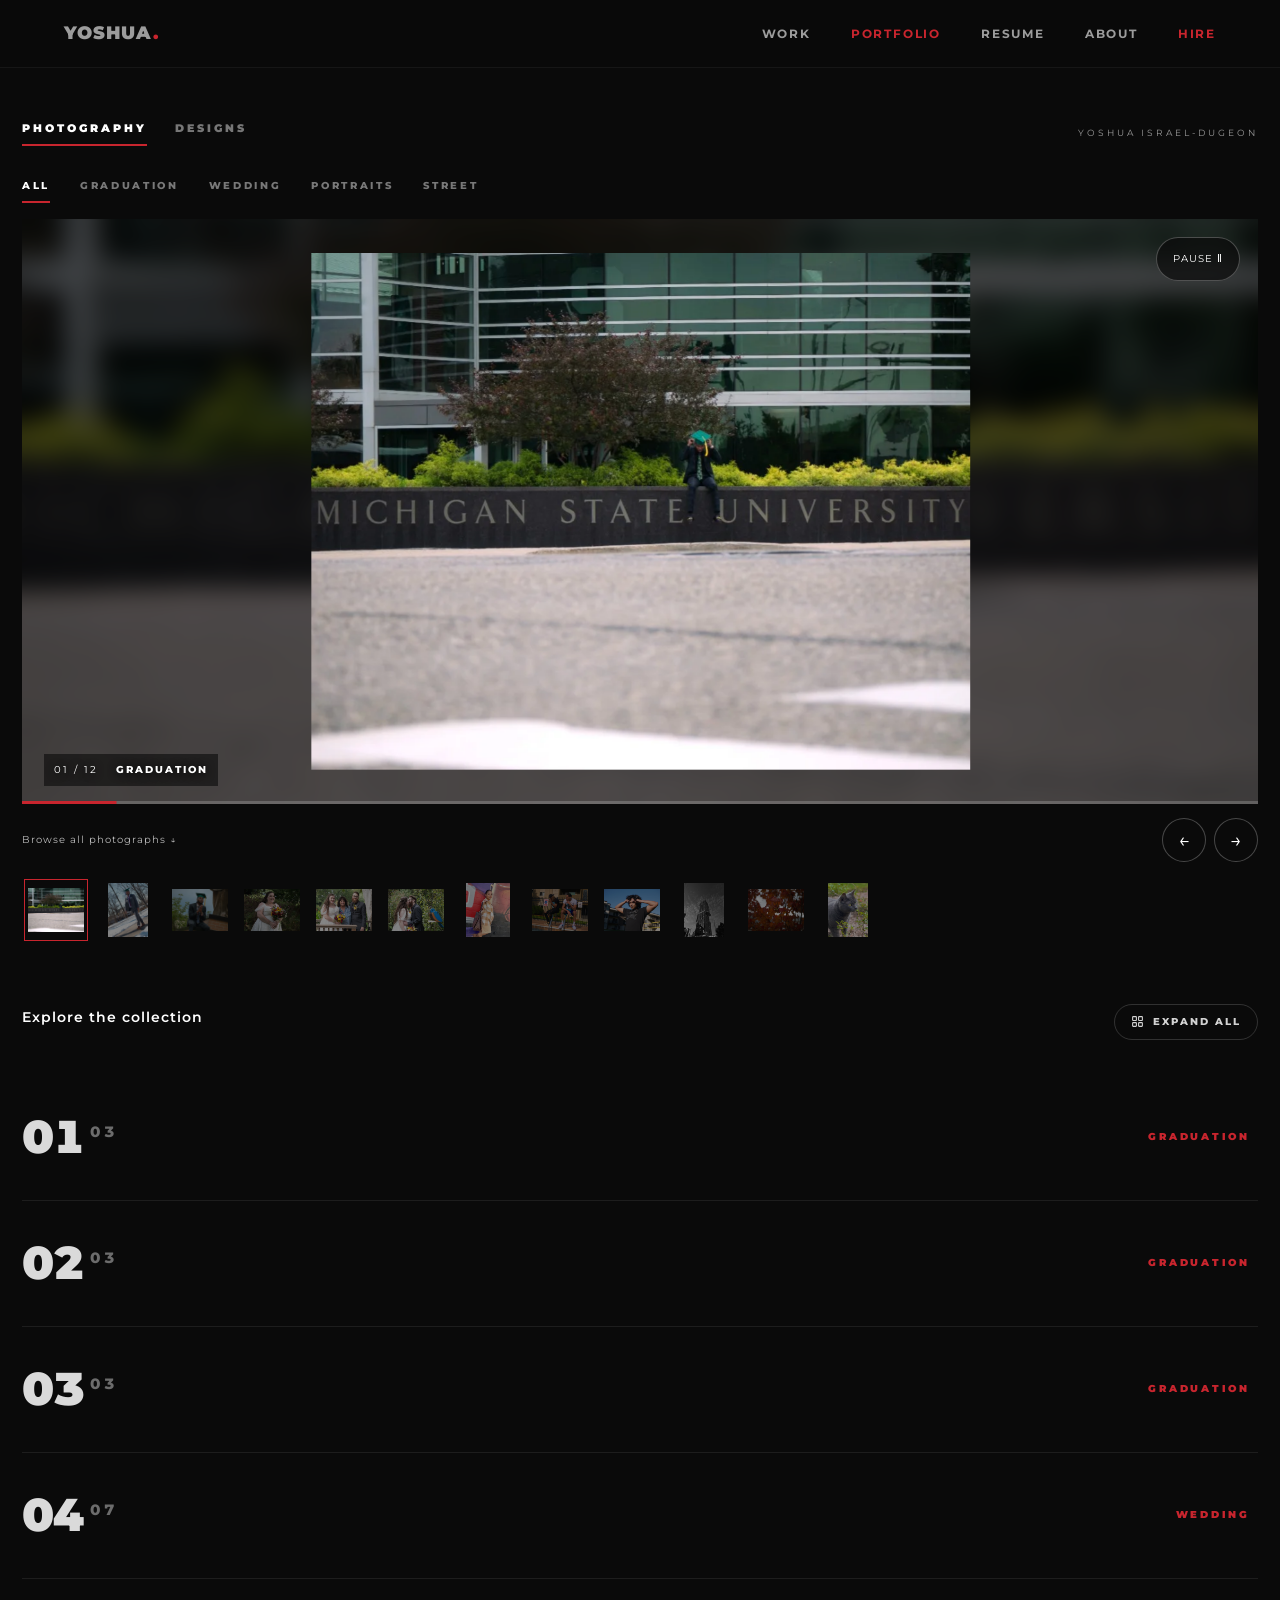
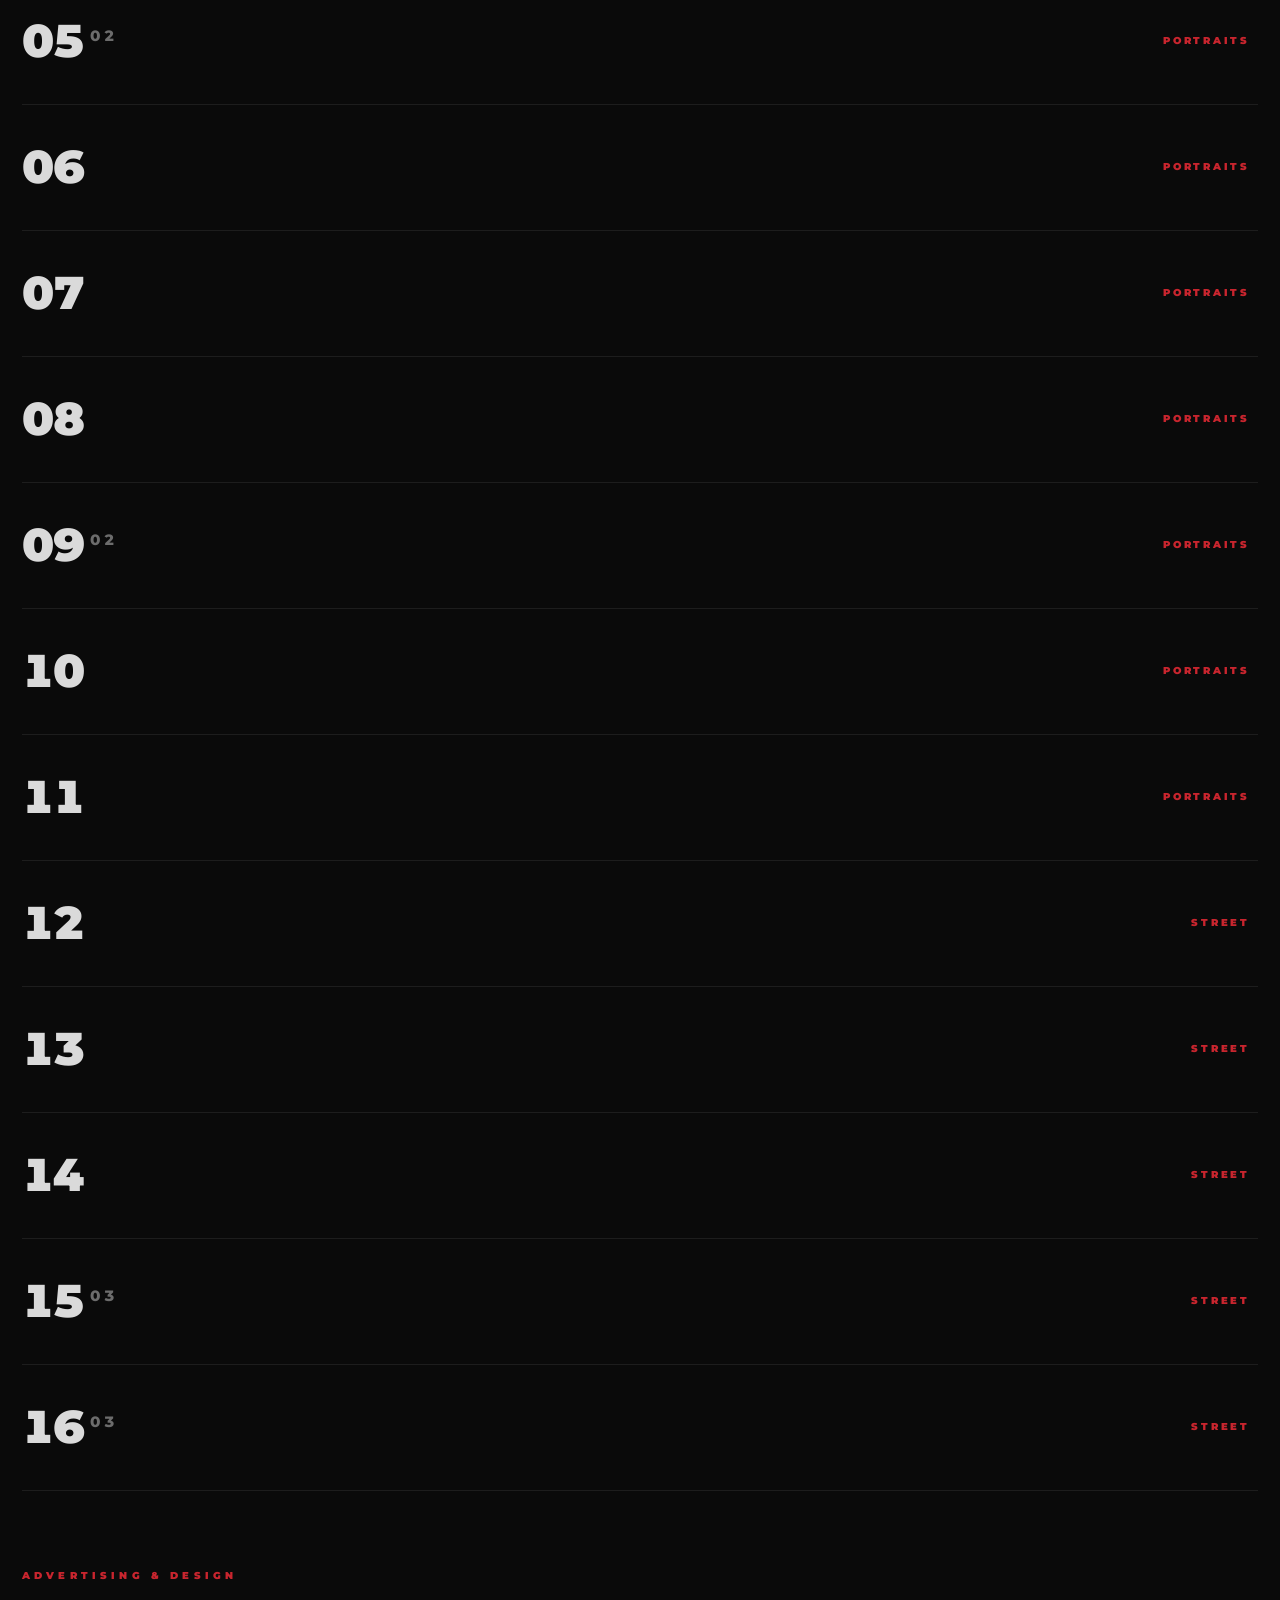
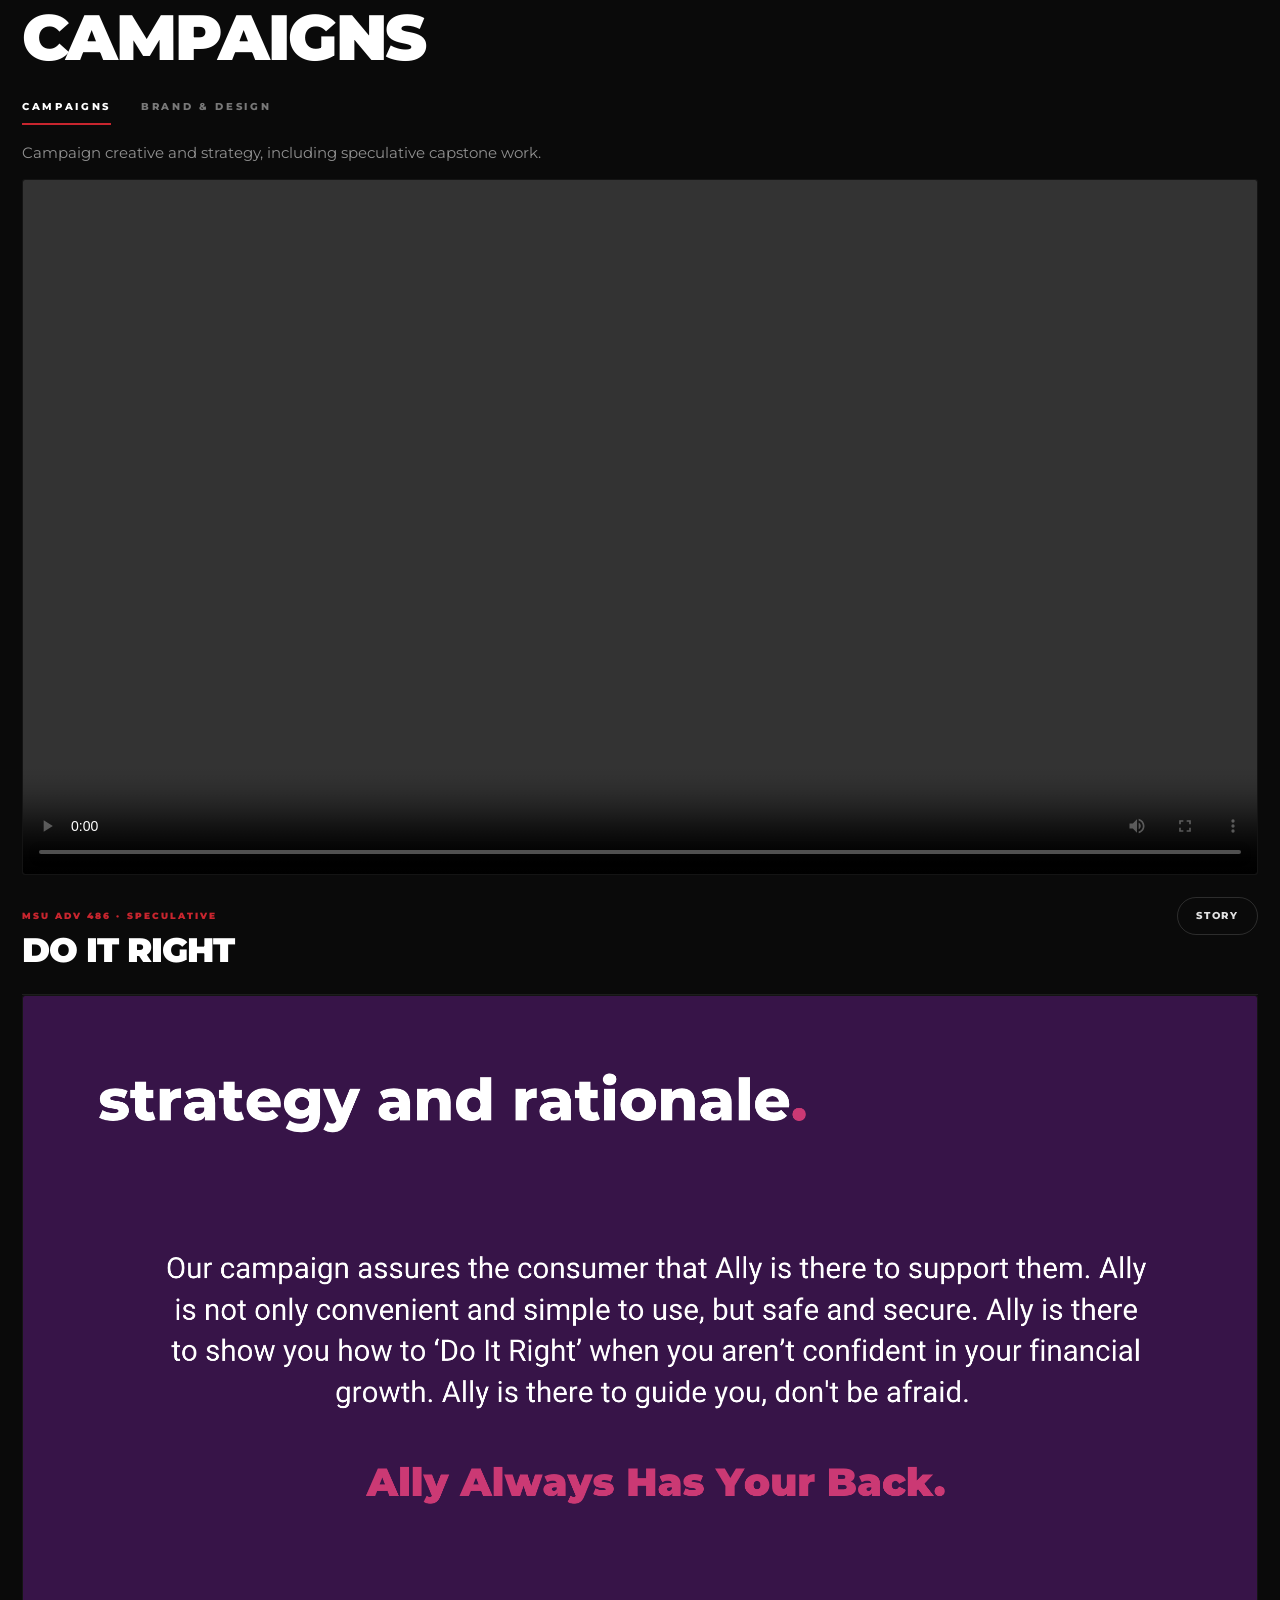
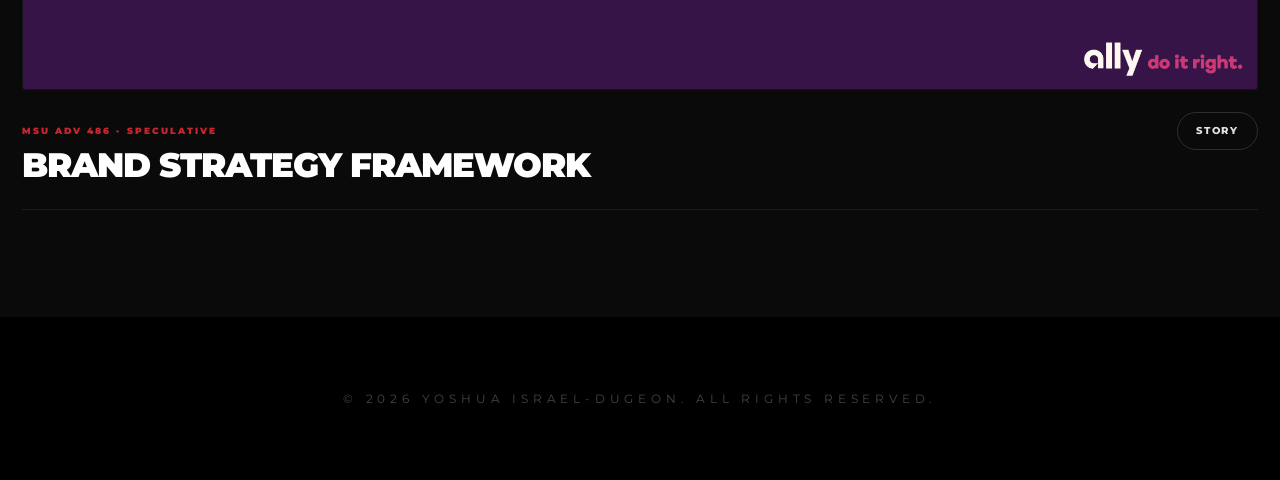
==== commit 0dac3cb4: "Portfolio: place Wedding right after Graduation (tabs, hero, rows)" ====
--- a/portfolio.html
+++ b/portfolio.html
@@ -42,9 +42,9 @@
                 <div class="sw-filters" id="pfFilters" data-pf-filters="photography" role="tablist" aria-label="Photography category">
                     <button type="button" class="sw-filter is-on" data-pf-filter="All" role="tab" aria-selected="true">All</button>
                     <button type="button" class="sw-filter" data-pf-filter="Graduation" role="tab" aria-selected="false">Graduation</button>
+                    <button type="button" class="sw-filter" data-pf-filter="Wedding" role="tab" aria-selected="false">Wedding</button>
                     <button type="button" class="sw-filter" data-pf-filter="Portraits" role="tab" aria-selected="false">Portraits</button>
                     <button type="button" class="sw-filter" data-pf-filter="Street" role="tab" aria-selected="false">Street</button>
-                    <button type="button" class="sw-filter" data-pf-filter="Wedding" role="tab" aria-selected="false">Wedding</button>
                 </div>
                 <div class="sw-filters" id="pfDesignFilters" data-pf-filters="designs" role="tablist" aria-label="Designs category" hidden>
                     <button type="button" class="sw-filter is-on" data-pf-filter="All" role="tab" aria-selected="true">All</button>
@@ -172,7 +172,7 @@
 
     <footer>&copy; <span id="year"></span> YOSHUA ISRAEL-DUGEON. ALL RIGHTS RESERVED.</footer>
 
-    <script src="./portfolio.js?v=1b0c128e"></script>
+    <script src="./portfolio.js?v=0ead041b"></script>
     <script>
         document.getElementById('year').textContent = new Date().getFullYear();
     </script>
